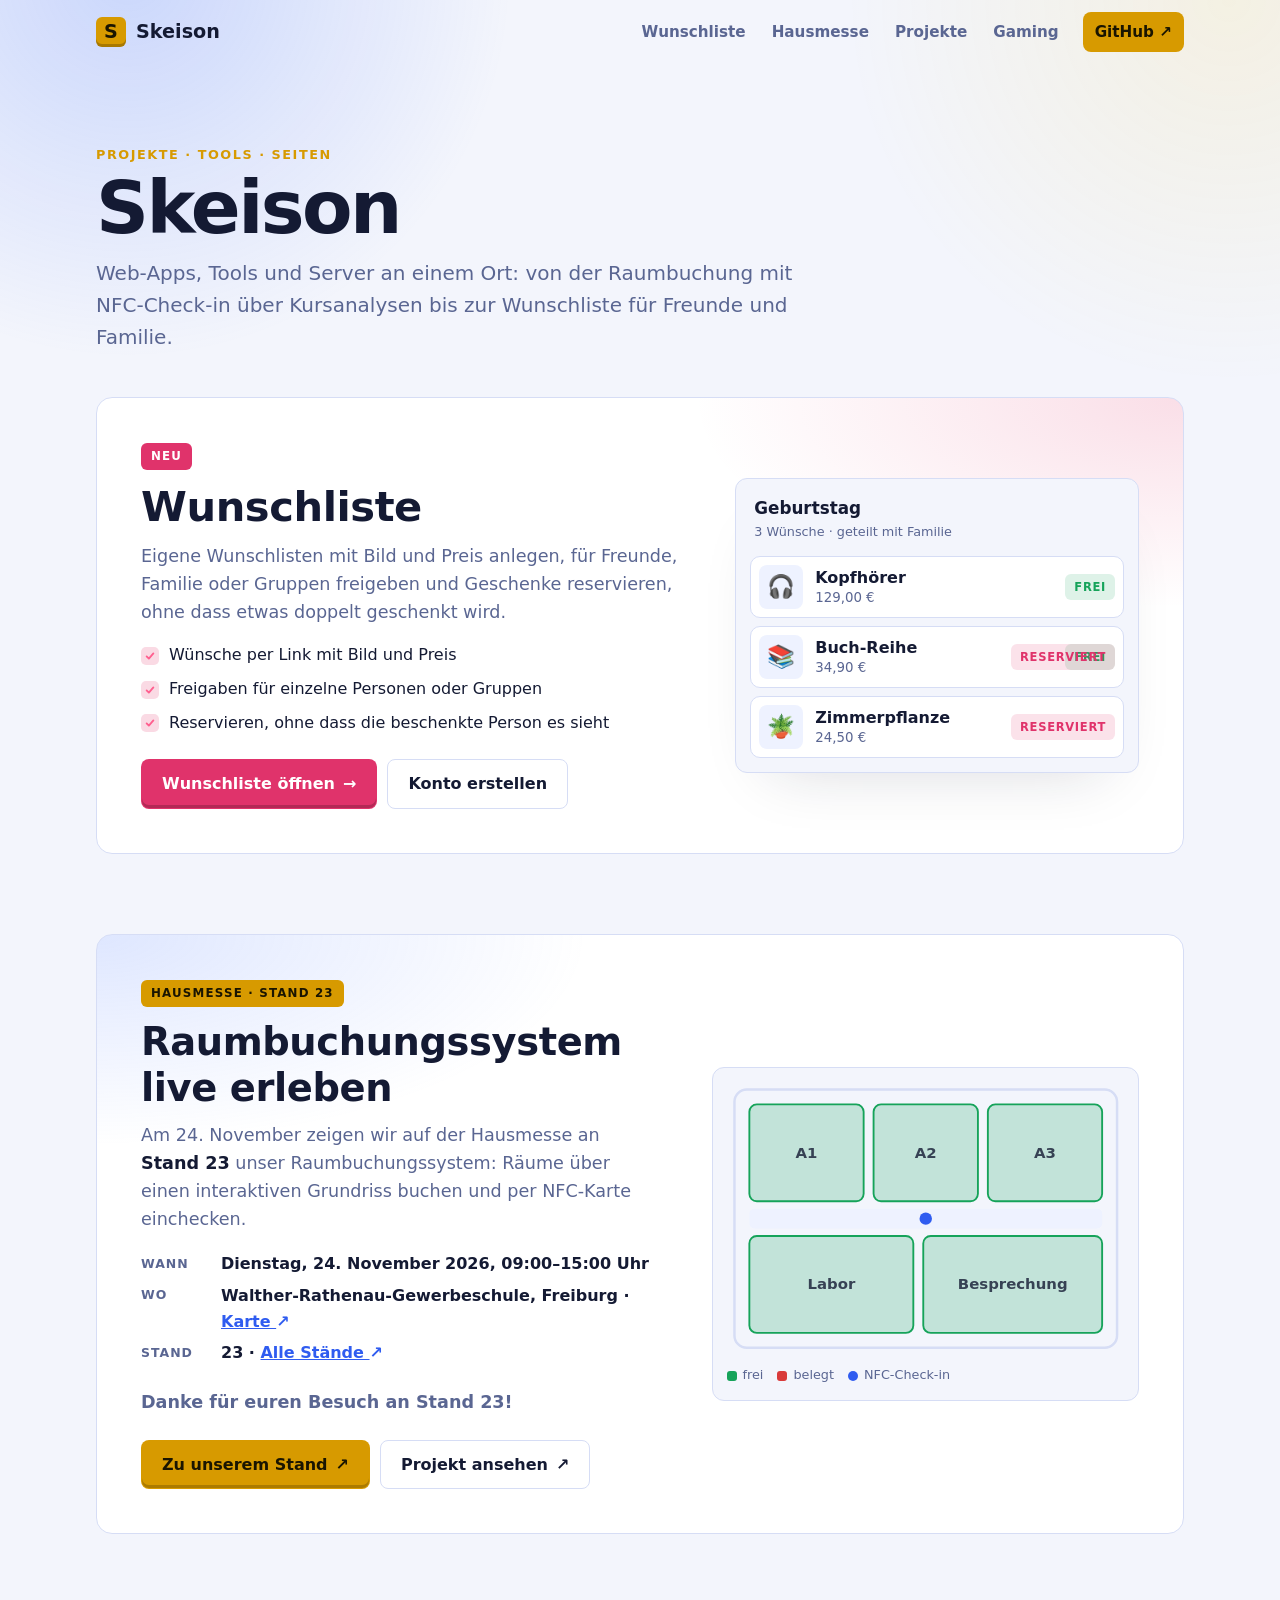
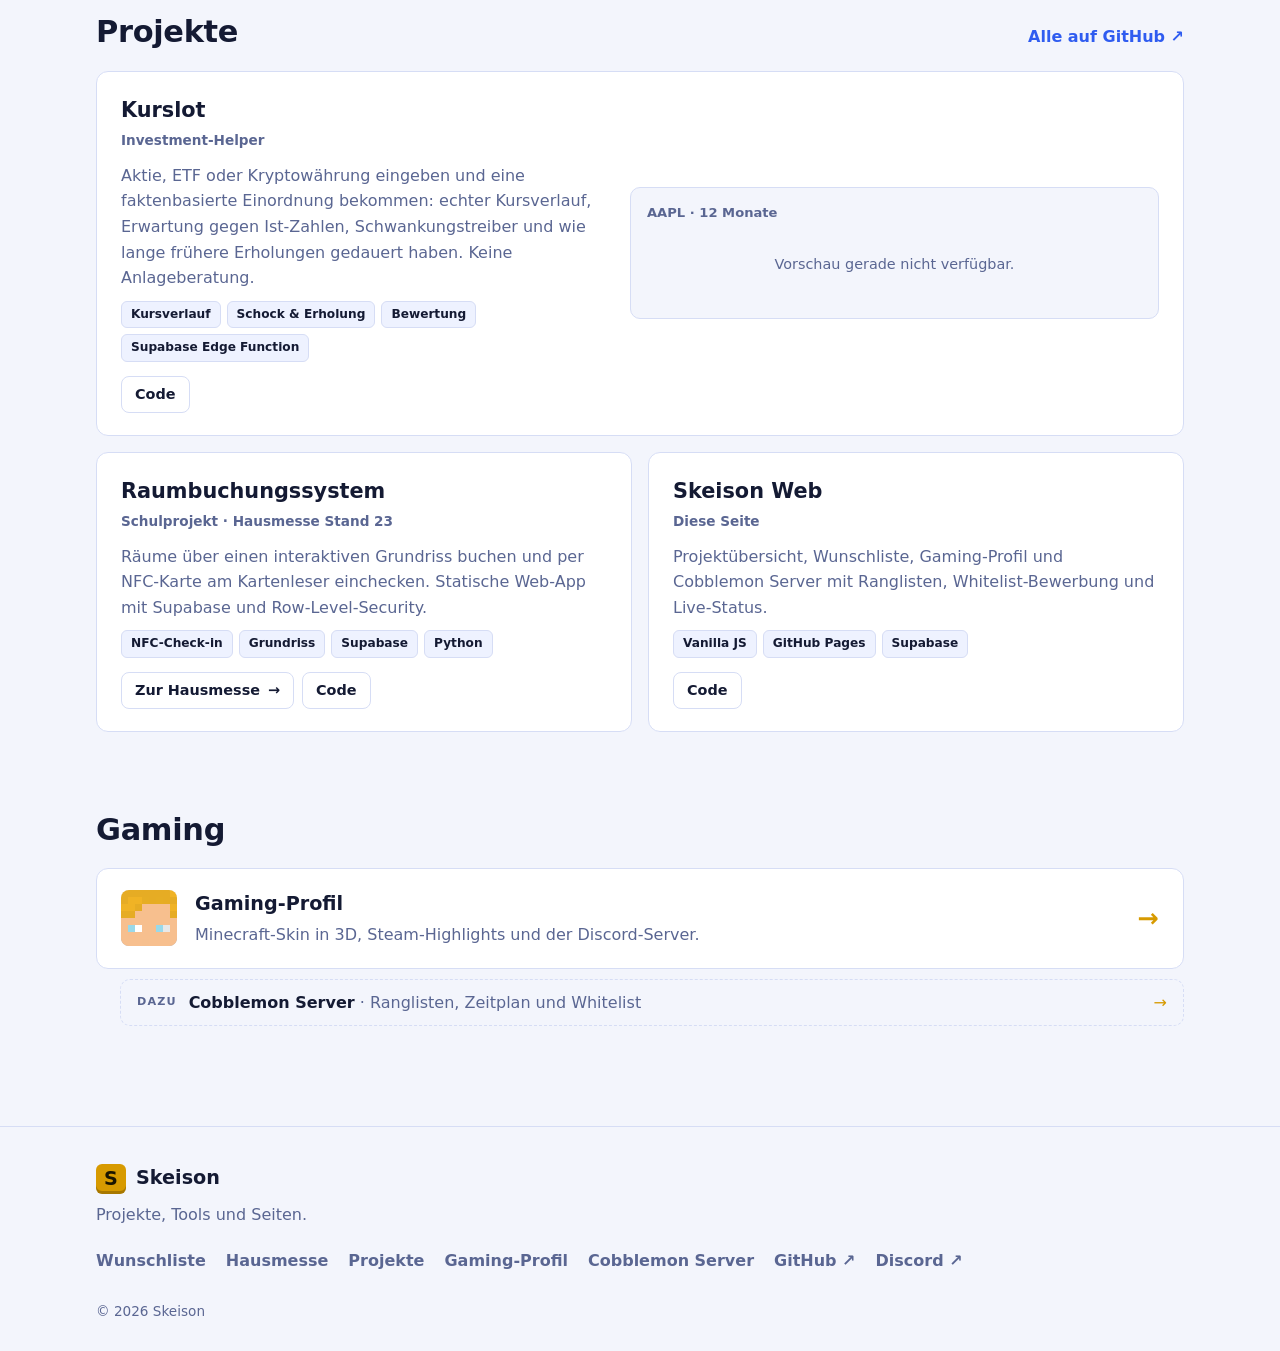
==== site/index.html @ 3462cb16 "Hausmesse: Oeffnungszeit 9-15 Uhr Co-Authored-By: Claude Opus 5.5 <noreply@anthropic.com> Claude-Ses" ====
<!doctype html>
<html lang="de">
<head>
<meta charset="utf-8">
<meta name="viewport" content="width=device-width, initial-scale=1">
<title>Skeison · Projekte und Seiten</title>
<meta name="description" content="Projekte und Seiten von Skeison: Wunschliste, Raumbuchungssystem (Hausmesse am 24.11., Stand 23), Kurslot und weitere GitHub-Projekte.">
<meta name="theme-color" content="#0b0f1c">
<meta property="og:title" content="Skeison · Projekte und Seiten">
<meta property="og:description" content="Wunschliste, Raumbuchungssystem auf der Hausmesse (Stand 23), Kurslot und weitere Projekte.">
<meta property="og:type" content="website">
<link rel="icon" href="favicon.svg" type="image/svg+xml">
<link rel="stylesheet" href="assets/fx.css">
<link rel="stylesheet" href="main.css">
<script>document.documentElement.classList.add('fx');</script>
</head>
<body>
<a class="skip" href="#inhalt">Zum Inhalt springen</a>
<div class="fx-bg" aria-hidden="true"><i></i><i></i></div>

<div class="nav-bar">
  <nav class="nav wrap" aria-label="Hauptnavigation">
    <a class="brand" href="./"><span class="brand-mark">S</span>Skeison</a>
    <button class="menu-btn" type="button" aria-label="Menü öffnen" aria-expanded="false" aria-controls="navLinks"><span></span><span></span><span></span></button>
    <div class="links" id="navLinks">
      <span class="nav-ind" aria-hidden="true"></span>
      <a href="#wunschliste">Wunschliste</a><a href="#hausmesse">Hausmesse</a><a href="#projekte">Projekte</a><a href="#gaming">Gaming</a>
      <a class="nav-cta" href="https://github.com/erschoenfeld2-tech" target="_blank" rel="noopener">GitHub <span class="arr">↗</span></a>
    </div>
  </nav>
  <div class="nav-progress"></div>
</div>

<header class="intro wrap" id="top" data-stagger>
  <p class="eyebrow">Projekte · Tools · Seiten</p>
  <h1>Skeison</h1>
  <p class="lead">Web-Apps, Tools und Server an einem Ort: von der Raumbuchung mit NFC-Check-in über Kursanalysen bis zur Wunschliste für Freunde und Familie.</p>
</header>

<main class="wrap" id="inhalt">
  <!-- Neu: Wunschliste -->
  <section id="wunschliste" class="feature" data-reveal>
    <div class="feature-text">
      <span class="tag pink">Neu</span>
      <h2>Wunschliste</h2>
      <p class="lead">Eigene Wunschlisten mit Bild und Preis anlegen, für Freunde, Familie oder Gruppen freigeben und Geschenke reservieren, ohne dass etwas doppelt geschenkt wird.</p>
      <ul class="checks">
        <li>Wünsche per Link mit Bild und Preis</li>
        <li>Freigaben für einzelne Personen oder Gruppen</li>
        <li>Reservieren, ohne dass die beschenkte Person es sieht</li>
      </ul>
      <div class="cta-row">
        <a class="btn pink" href="wunschliste/">Wunschliste öffnen <span class="arr">→</span></a>
        <a class="btn ghost" href="wunschliste/?registrieren">Konto erstellen</a>
      </div>
    </div>
    <div class="wl-demo" aria-hidden="true">
      <div class="wl-head"><b>Geburtstag</b><span>3 Wünsche · geteilt mit Familie</span></div>
      <div class="wl-item"><span class="wl-img">🎧</span><span class="wl-t"><b>Kopfhörer</b><small>129,00 €</small></span><span class="wl-st free">Frei</span></div>
      <div class="wl-item"><span class="wl-img">📚</span><span class="wl-t"><b>Buch-Reihe</b><small>34,90 €</small></span><span class="wl-flip"><span class="wl-st free">Frei</span><span class="wl-st res">Reserviert</span></span></div>
      <div class="wl-item"><span class="wl-img">🪴</span><span class="wl-t"><b>Zimmerpflanze</b><small>24,50 €</small></span><span class="wl-st res">Reserviert</span></div>
    </div>
  </section>

  <!-- Hausmesse: Raumbuchungssystem an Stand 23 -->
  <section id="hausmesse" class="fair" data-reveal>
    <div class="fair-text">
      <span class="tag">Hausmesse · Stand 23</span>
      <h2>Raumbuchungssystem live erleben</h2>
      <p class="lead">Am 24. November zeigen wir auf der Hausmesse an <b>Stand&nbsp;23</b> unser Raumbuchungssystem: Räume über einen interaktiven Grundriss buchen und per NFC-Karte einchecken.</p>
      <dl class="facts">
        <div><dt>Wann</dt><dd id="fairWhen">Dienstag, 24. November 2026, 09:00–15:00 Uhr</dd></div>
        <div><dt>Wo</dt><dd><span id="fairWhere">Walther-Rathenau-Gewerbeschule, Freiburg</span> · <a id="fairMap" href="https://www.openstreetmap.org/search?query=Walther-Rathenau-Gewerbeschule%20Freiburg" target="_blank" rel="noopener">Karte <span class="arr">↗</span></a></dd></div>
        <div><dt>Stand</dt><dd>23 · <a href="https://hausmesse.wara.de/" target="_blank" rel="noopener">Alle Stände <span class="arr">↗</span></a></dd></div>
      </dl>
      <div class="cd" id="fairCd" role="timer" aria-label="Zeit bis zur Hausmesse" hidden>
        <div><b id="fd-d">–</b><span>Tage</span></div><div><b id="fd-h">–</b><span>Std</span></div><div><b id="fd-m">–</b><span>Min</span></div><div><b id="fd-s">–</b><span>Sek</span></div>
      </div>
      <p class="live" id="fairLive" hidden><span class="ping pulse"></span><span id="fairLiveText"></span></p>
      <div class="cta-row">
        <a class="btn" href="https://hausmesse.wara.de/Stand23/index.html" target="_blank" rel="noopener">Zu unserem Stand <span class="arr">↗</span></a>
        <a class="btn ghost" id="rbLink" href="https://github.com/erschoenfeld2-tech/Raumbuchungssytem" target="_blank" rel="noopener">Projekt ansehen <span class="arr">↗</span></a>
      </div>
    </div>
    <div class="plan" aria-hidden="true">
      <svg viewBox="0 0 320 220">
        <rect x="6" y="6" width="308" height="208" rx="10" class="plan-wall"/>
        <rect x="18" y="18" width="92" height="78" rx="6" class="room" style="--d:0s"/>
        <rect x="118" y="18" width="84" height="78" rx="6" class="room" style="--d:-3s"/>
        <rect x="210" y="18" width="92" height="78" rx="6" class="room" style="--d:-6.5s"/>
        <rect x="18" y="124" width="132" height="78" rx="6" class="room" style="--d:-1.5s"/>
        <rect x="158" y="124" width="144" height="78" rx="6" class="room" style="--d:-8s"/>
        <rect x="18" y="102" width="284" height="16" rx="4" class="hall"/>
        <circle cx="160" cy="110" r="5" class="nfc-dot"/>
        <text x="64" y="61">A1</text><text x="160" y="61">A2</text><text x="256" y="61">A3</text><text x="84" y="167">Labor</text><text x="230" y="167">Besprechung</text>
      </svg>
      <div class="plan-legend"><span><i class="lg free"></i>frei</span><span><i class="lg busy"></i>belegt</span><span><i class="lg nfc"></i>NFC-Check-in</span></div>
    </div>
  </section>

  <!-- Projekte -->
  <section id="projekte">
    <div class="sec-head" data-reveal>
      <h2>Projekte</h2>
      <a class="more-link" href="https://github.com/erschoenfeld2-tech" target="_blank" rel="noopener">Alle auf GitHub <span class="arr">↗</span></a>
    </div>
    <div id="projects" class="projects" data-stagger aria-busy="true">
      <div class="project sk-card wide"><div class="sk sk-line" style="width:35%"></div><div class="sk sk-line"></div><div class="sk sk-line" style="width:70%"></div><div class="sk sk-chart"></div></div>
      <div class="project sk-card"><div class="sk sk-line" style="width:50%"></div><div class="sk sk-line"></div><div class="sk sk-line" style="width:60%"></div><div class="sk sk-btns"></div></div>
      <div class="project sk-card"><div class="sk sk-line" style="width:45%"></div><div class="sk sk-line"></div><div class="sk sk-line" style="width:65%"></div><div class="sk sk-btns"></div></div>
    </div>
  </section>

  <!-- Gaming-Profil als Unterseite, Cobblemon als Zusatz -->
  <section id="gaming">
    <div class="sec-head" data-reveal><h2>Gaming</h2></div>
    <a class="teaser" href="gaming/" data-reveal>
      <canvas class="face" id="face" width="8" height="8" aria-hidden="true"></canvas>
      <div>
        <h3>Gaming-Profil</h3>
        <p class="muted">Minecraft-Skin in 3D, Steam-Highlights und der Discord-Server.</p>
      </div>
      <span class="go arr" aria-hidden="true">→</span>
    </a>
    <a class="addon" href="cobblemon/" data-reveal>
      <span class="addon-label">Dazu</span>
      <span class="addon-text"><b>Cobblemon Server</b><span class="muted"> · Ranglisten, Zeitplan und Whitelist</span></span>
      <span class="srv" id="srvStatus" hidden></span>
      <span class="arr" aria-hidden="true">→</span>
    </a>
  </section>
</main>

<footer class="foot">
  <div class="wrap foot-in" data-reveal>
    <div>
      <a class="brand" href="#top"><span class="brand-mark">S</span>Skeison</a>
      <p class="muted">Projekte, Tools und Seiten.</p>
    </div>
    <nav class="foot-links" aria-label="Fußzeile">
      <a href="wunschliste/">Wunschliste</a><a href="#hausmesse">Hausmesse</a><a href="#projekte">Projekte</a><a href="gaming/">Gaming-Profil</a><a href="cobblemon/">Cobblemon Server</a>
      <a href="https://github.com/erschoenfeld2-tech" target="_blank" rel="noopener">GitHub ↗</a><a href="https://discord.gg/tjVKFGMRw7" target="_blank" rel="noopener">Discord ↗</a>
    </nav>
  </div>
  <div class="wrap foot-bottom muted">© <span id="year">2026</span> Skeison</div>
</footer>
<script src="assets/fx.js"></script>
<script src="main.js"></script>
</body>
</html>
---- site/assets/fx.css ----
/* Gemeinsame Effekte und Bausteine fuer alle Seiten: Hintergrund, Navigation, Scroll-Animationen, Countdown, Toast */
:root { --ease: cubic-bezier(.22, 1, .36, 1); --nav-h: 64px; }
html { scroll-padding-top: calc(var(--nav-h) + 16px); }
body { overflow-x: clip; -webkit-font-smoothing: antialiased; }
::selection { background: var(--accent); color: #1a1500; }

/* Hintergrund: ruhige Farbflaechen oben und aufsteigende Pixel-Partikel wie in Minecraft */
.fx-bg { position: fixed; inset: 0; z-index: -1; pointer-events: none; overflow: hidden; color: var(--accent); }
.fx-bg i { position: absolute; width: 60vmax; height: 60vmax; border-radius: 50%; background: radial-gradient(closest-side, var(--c), transparent); }
.fx-bg i:nth-child(1) { --c: rgba(59,109,255,.22); top: -32vmax; left: -20vmax; }
.fx-bg i:nth-child(2) { --c: rgba(255,203,5,.1); top: -30vmax; right: -26vmax; }
.fx-bg canvas { position: absolute; inset: 0; width: 100%; height: 100%; image-rendering: pixelated; }

/* Feste Navigation mit unscharfem Hintergrund, Markierung des aktiven Abschnitts und Lesefortschritt */
.nav-bar { position: sticky; top: 0; z-index: 50; border-bottom: 1px solid transparent; transition: background-color .3s, border-color .3s; }
.nav-bar.scrolled { background: color-mix(in srgb, var(--bg) 82%, transparent); -webkit-backdrop-filter: blur(12px); backdrop-filter: blur(12px); border-bottom-color: var(--line); }
.nav { display: flex; justify-content: space-between; align-items: center; gap: 12px; height: var(--nav-h); }
.brand { display: inline-flex; align-items: center; gap: 10px; font-size: 1.2rem; font-weight: 800; color: var(--text); text-decoration: none; }
.brand:hover { color: var(--text); }
.brand-mark { width: 30px; height: 30px; display: grid; place-items: center; border-radius: 6px; font-weight: 900; color: #1a1500; background: var(--accent); box-shadow: inset 0 -3px 0 rgba(0,0,0,.22); }
.links { position: relative; display: flex; align-items: center; gap: 2px; }
.links a { position: relative; z-index: 1; padding: 8px 12px; border-radius: 8px; color: var(--muted); text-decoration: none; font-weight: 600; font-size: .95rem; transition: color .2s; }
.links a:hover, .links a.active { color: var(--text); }
.nav-ind { position: absolute; z-index: 0; left: 0; bottom: 2px; height: 2px; width: 0; border-radius: 2px; background: var(--accent); opacity: 0; pointer-events: none; }
.nav-ind.ready { transition: transform .45s var(--ease), width .45s var(--ease), opacity .25s; }
.links .nav-cta { margin-left: 10px; color: #1a1500; background: var(--accent); font-weight: 800; }
.links .nav-cta:hover { color: #1a1500; filter: brightness(1.06); }
.nav-progress { position: absolute; left: 0; bottom: -1px; height: 2px; width: 100%; transform-origin: 0 50%; transform: scaleX(0); background: var(--accent); opacity: .7; }
.menu-btn { display: none; width: 42px; height: 42px; place-items: center; align-content: center; gap: 5px; padding: 0; cursor: pointer; border-radius: 8px; border: 1px solid var(--line); background: var(--panel); }
.menu-btn span { display: block; width: 18px; height: 2px; border-radius: 2px; background: var(--text); transition: transform .35s var(--ease), opacity .2s; }
.nav-bar.open .menu-btn span:nth-child(1) { transform: translateY(7px) rotate(45deg); }
.nav-bar.open .menu-btn span:nth-child(2) { opacity: 0; }
.nav-bar.open .menu-btn span:nth-child(3) { transform: translateY(-7px) rotate(-45deg); }
@media (max-width: 760px) {
  .menu-btn { display: grid; }
  .links { position: absolute; top: calc(100% + 6px); left: 16px; right: 16px; flex-direction: column; align-items: stretch; gap: 2px; padding: 8px; border-radius: 12px; border: 1px solid var(--line); background: var(--panel);
    box-shadow: 0 24px 48px -24px var(--shadow, rgba(0,0,0,.6)); opacity: 0; visibility: hidden; transform: translateY(-8px); transition: opacity .25s, transform .35s var(--ease), visibility .25s; }
  .nav-bar.open .links { opacity: 1; visibility: visible; transform: none; }
  .links a { padding: 12px; font-size: 1rem; }
  .links a.active { background: var(--panel2); }
  .links .nav-cta { margin: 6px 0 0; text-align: center; }
  .nav-ind { display: none; }
}

/* Einblenden beim Scrollen: nur aktiv, wenn JavaScript laeuft (Klasse "fx" auf <html>) */
.fx [data-reveal]:not(.in), .fx [data-stagger]:not(.in) > * { opacity: 0; }
.fx [data-reveal].in { animation: fx-rise .7s var(--ease) backwards; animation-delay: calc(var(--i, 0) * 70ms); }
.fx [data-stagger].in > * { animation: fx-rise .7s var(--ease) backwards; animation-delay: calc(var(--i, 0) * 70ms); }
.fx [data-stagger].in > .ball, .fx [data-stagger]:not(.in) > .ball { animation: none; opacity: var(--ball-o, .14); }
@keyframes fx-rise { from { opacity: 0; transform: translateY(14px); } to { opacity: 1; transform: none; } }

/* Buttons */
.btn { transition: transform .2s var(--ease), filter .2s, background-color .2s, border-color .2s; }
.btn:not(.ghost):hover { filter: brightness(1.06); }
.btn:active { transform: translateY(1px); }
.arr { display: inline-block; transition: transform .3s var(--ease); }
a:hover .arr, button:hover .arr, .card:hover .arr { transform: translateX(3px); }

/* Pulsierender Punkt, nur fuer echten Live-Status */
.ping { position: relative; display: inline-block; width: 8px; height: 8px; border-radius: 50%; background: currentColor; flex: none; }
.ping.pulse::after { content: ""; position: absolute; inset: 0; border-radius: 50%; background: currentColor; animation: fx-ping 2s cubic-bezier(0,0,.2,1) infinite; }
@keyframes fx-ping { 75%, 100% { transform: scale(2.4); opacity: 0; } }

/* Countdown-Ziffern rollen */
.cd b { position: relative; overflow: hidden; }
.cd b .r-in { display: inline-block; animation: fx-roll-in .45s var(--ease) both; }
.cd b .r-out { position: absolute; inset: 0; animation: fx-roll-out .45s var(--ease) both; }
@keyframes fx-roll-in { from { transform: translateY(60%); opacity: 0; } to { transform: none; opacity: 1; } }
@keyframes fx-roll-out { from { transform: none; opacity: 1; } to { transform: translateY(-60%); opacity: 0; } }

/* Gleitende Markierung in Umschaltern */
.seg { position: relative; }
.seg-ind { position: absolute; z-index: 0; top: 4px; bottom: 4px; left: 0; width: 0; border-radius: 7px; background: var(--accent); pointer-events: none; }
.seg-ind.ready { transition: transform .4s var(--ease), width .4s var(--ease); }
.seg.has-ind button { position: relative; z-index: 1; transition: color .25s; }
.seg.has-ind button.on { background: transparent; color: #1a1500; }

/* Lade-Platzhalter */
.sk { position: relative; overflow: hidden; border-radius: 6px; background: color-mix(in srgb, var(--panel2) 80%, var(--line)); }
.sk::after { content: ""; position: absolute; inset: 0; transform: translateX(-100%); background: linear-gradient(90deg, transparent, rgba(255,255,255,.06), transparent); animation: fx-shimmer 1.4s infinite; }
@keyframes fx-shimmer { to { transform: translateX(100%); } }

/* Meldung unten (z. B. "Adresse kopiert") */
.toast { position: fixed; left: 50%; bottom: 24px; z-index: 100; padding: 11px 16px; border-radius: 10px; font-weight: 600; color: var(--text); background: var(--panel); border: 1px solid var(--line); border-left: 3px solid var(--ok, #3ddc84);
  box-shadow: 0 16px 40px -16px var(--shadow, rgba(0,0,0,.7)); opacity: 0; transform: translate(-50%, 16px); pointer-events: none; transition: opacity .25s, transform .4s var(--ease); }
.toast.show { opacity: 1; transform: translate(-50%, 0); }

/* Nach-oben-Knopf mit Fortschrittsring */
.totop { position: fixed; right: 18px; bottom: 18px; z-index: 40; width: 46px; height: 46px; display: grid; place-items: center; border-radius: 50%; cursor: pointer; padding: 0; color: var(--text);
  background: var(--panel); border: 1px solid var(--line); opacity: 0; visibility: hidden; transform: translateY(10px); transition: opacity .3s, transform .4s var(--ease), visibility .3s, border-color .2s; }
.totop.show { opacity: 1; visibility: visible; transform: none; }
.totop:hover { border-color: var(--accent); }
.totop svg { position: absolute; inset: -1px; width: calc(100% + 2px); height: calc(100% + 2px); transform: rotate(-90deg); }
.totop circle { fill: none; stroke-width: 2; }
.totop .trk { stroke: transparent; }
.totop .bar { stroke: var(--accent); stroke-dasharray: 100; stroke-dashoffset: 100; }
.totop b { font-size: 1.1rem; }

/* Pokeball im Kopfbereich, dreht sich langsam */
.ball { position: absolute; z-index: -1; pointer-events: none; color: var(--accent); }
.ball .spin { transform-box: fill-box; transform-origin: center; animation: fx-spin 90s linear infinite; }
@keyframes fx-spin { to { transform: rotate(360deg); } }

/* Bewegungen reduzieren, wenn im System eingestellt */
@media (prefers-reduced-motion: reduce) {
  *, *::before, *::after { animation-duration: .01ms !important; animation-iteration-count: 1 !important; animation-delay: 0s !important; transition-duration: .01ms !important; scroll-behavior: auto !important; }
}
---- site/main.css ----
:root { --bg: #0b0f1c; --panel: #151b31; --panel2: #1c2443; --line: #2a3460; --text: #eef2ff; --muted: #9aa6cb; --accent: #ffcb05; --accent2: #5b85ff; --pink: #ff5f8f; --discord: #5865f2; --ok: #3ddc84; --bad: #ff6b6b; --shadow: rgba(0,0,0,.6); }
@media (prefers-color-scheme: light) { :root { --bg: #f3f5fc; --panel: #fff; --panel2: #eef2ff; --line: #d6ddf5; --text: #141a33; --muted: #5a6692; --accent: #d79a00; --accent2: #2f5cf0; --pink: #e0336b; --ok: #16a35a; --bad: #d93a3a; --shadow: rgba(20,26,51,.18); } }
* { box-sizing: border-box; }
html { scroll-behavior: smooth; }
body { margin: 0; background: var(--bg); color: var(--text); font: 16px/1.6 system-ui, "Segoe UI", Roboto, sans-serif; }
.wrap { max-width: 1120px; margin: 0 auto; padding: 0 16px; }
a { color: var(--accent2); font-weight: 600; } a:hover { color: var(--accent); }
h2 { margin: 0; font-size: clamp(1.5rem, 3vw, 1.9rem); line-height: 1.2; letter-spacing: -.01em; }
section { margin: 80px 0; }
.muted { color: var(--muted); }
.skip { position: absolute; left: 16px; top: -60px; z-index: 100; padding: 10px 16px; border-radius: 8px; background: var(--accent); color: #1a1500; transition: top .2s; }
.skip:focus { top: 12px; }

/* Gemeinsame Bausteine (Hauptseite und Gaming-Profil) */
.tag { display: inline-block; font-size: .74rem; font-weight: 800; text-transform: uppercase; letter-spacing: .1em; padding: 4px 10px; border-radius: 6px; color: #1a1500; background: var(--accent); }
.tag.pink { background: var(--pink); color: #fff; }
.lead { margin: 0 0 26px; max-width: 58ch; color: var(--muted); font-size: clamp(1rem, 1.6vw, 1.1rem); }
.cd { display: grid; grid-template-columns: repeat(4, minmax(0, 1fr)); gap: 8px; max-width: 400px; margin-bottom: 28px; }
.cd div { text-align: center; padding: 10px 6px 9px; border-radius: 8px; border: 1px solid var(--line); background: var(--bg); box-shadow: inset 0 -3px 0 rgba(0,0,0,.25); }
.cd b { display: block; font-size: clamp(1.5rem, 4vw, 2.2rem); font-weight: 800; font-variant-numeric: tabular-nums; color: var(--accent); line-height: 1.15; }
.cd > div > span { font-size: .7rem; color: var(--muted); text-transform: uppercase; letter-spacing: .08em; font-weight: 700; }
.live { display: inline-flex; align-items: center; gap: 10px; margin: 0 0 24px; color: var(--ok); font-weight: 700; font-size: 1.1rem; }
.live.over { color: var(--muted); } .live.over .ping { display: none; }
.cta-row { display: flex; flex-wrap: wrap; gap: 10px; }
.srv { display: inline-flex; align-items: center; gap: 8px; font-size: .85rem; font-weight: 700; }
.srv.up { color: var(--ok); } .srv.down { color: var(--bad); } .srv.soon { color: var(--accent); }

/* Buttons: leichte Unterkante wie Spiel-Buttons */
.btn { display: inline-flex; align-items: center; justify-content: center; gap: 8px; text-decoration: none; font-weight: 800; color: #1a1500; background: var(--accent); border: 1px solid transparent; border-radius: 8px; padding: 11px 20px; cursor: pointer; font-size: 1rem; box-shadow: inset 0 -3px 0 rgba(0,0,0,.2); }
.btn:hover { color: #1a1500; }
.btn.small { padding: 6px 13px; font-size: .9rem; }
.btn.ghost { background: transparent; color: var(--text); border-color: var(--line); box-shadow: none; }
.btn.ghost:hover { color: var(--text); border-color: var(--accent); }
.btn.pink { background: var(--pink); color: #fff; } .btn.pink:hover { color: #fff; }

.sec-head { display: flex; flex-wrap: wrap; justify-content: space-between; align-items: baseline; gap: 12px; margin-bottom: 20px; }
.more-link { text-decoration: none; }

/* Lade-Platzhalter */
.sk-line { height: 12px; margin: 8px 0; }
.sk-card { min-height: 170px; pointer-events: none; }
.sk-btns { height: 32px; width: 55%; margin-top: auto; }
.sk-chart { height: 150px; margin-top: 12px; border-radius: 8px; }

/* Einstieg */
.intro { padding-top: clamp(36px, 7vw, 80px); }
.eyebrow { margin: 0 0 6px; color: var(--accent); font-weight: 800; font-size: .8rem; letter-spacing: .12em; text-transform: uppercase; }
.intro h1 { margin: 0 0 12px; font-size: clamp(2.6rem, 8vw, 4.6rem); line-height: 1; letter-spacing: -.035em; }
.intro .lead { font-size: clamp(1.05rem, 2vw, 1.25rem); margin: 0; }

/* Wunschliste (neu) */
.feature { display: grid; grid-template-columns: 1.15fr .85fr; gap: clamp(20px, 4vw, 48px); align-items: center; margin-top: 44px; padding: clamp(24px, 4vw, 44px); border-radius: 16px; border: 1px solid var(--line);
  background: radial-gradient(700px 300px at 100% 0%, color-mix(in srgb, var(--pink) 16%, transparent), transparent 70%), var(--panel); }
.feature h2 { margin: 12px 0 10px; font-size: clamp(1.8rem, 4vw, 2.6rem); }
.feature .lead { margin-bottom: 16px; }
.checks { list-style: none; margin: 0 0 24px; padding: 0; display: grid; gap: 8px; }
.checks li { position: relative; padding-left: 28px; }
.checks li::before { content: ""; position: absolute; left: 0; top: .3em; width: 18px; height: 18px; border-radius: 5px; background: color-mix(in srgb, var(--pink) 18%, transparent) url("data:image/svg+xml,%3Csvg xmlns='http://www.w3.org/2000/svg' viewBox='0 0 16 16' fill='none' stroke='%23ff5f8f' stroke-width='2.4' stroke-linecap='round' stroke-linejoin='round'%3E%3Cpath d='M3.5 8.5l3 3 6-7'/%3E%3C/svg%3E") center / 12px no-repeat; }
.wl-demo { border-radius: 12px; border: 1px solid var(--line); background: var(--bg); padding: 14px; display: grid; gap: 8px; box-shadow: 0 30px 60px -36px var(--shadow); }
.wl-head { display: flex; flex-direction: column; padding: 2px 4px 6px; } .wl-head b { font-size: 1.05rem; } .wl-head span { color: var(--muted); font-size: .8rem; }
.wl-item { display: grid; grid-template-columns: 44px 1fr auto; gap: 12px; align-items: center; padding: 8px; border-radius: 10px; background: var(--panel); border: 1px solid var(--line); }
.wl-img { width: 44px; height: 44px; display: grid; place-items: center; font-size: 1.4rem; border-radius: 8px; background: var(--panel2); }
.wl-t { display: flex; flex-direction: column; line-height: 1.3; } .wl-t small { color: var(--muted); }
.wl-st { font-size: .72rem; font-weight: 800; text-transform: uppercase; letter-spacing: .06em; padding: 4px 9px; border-radius: 6px; white-space: nowrap; }
.wl-st.free { color: var(--ok); background: color-mix(in srgb, var(--ok) 14%, transparent); }
.wl-st.res { color: var(--pink); background: color-mix(in srgb, var(--pink) 14%, transparent); }
/* "Frei" wird regelmaessig zu "Reserviert" (zeigt die Funktion, ohne zu blinken) */
.wl-flip { display: grid; justify-items: end; } .wl-flip > * { grid-area: 1 / 1; }
.wl-flip .free { animation: wl-out 7s var(--ease) infinite; } .wl-flip .res { animation: wl-in 7s var(--ease) infinite; }
@keyframes wl-out { 0%, 40% { opacity: 1; transform: none; } 48%, 92% { opacity: 0; transform: translateY(-6px); } 100% { opacity: 1; transform: none; } }
@keyframes wl-in { 0%, 40% { opacity: 0; transform: translateY(6px) scale(.9); } 48%, 92% { opacity: 1; transform: none; } 100% { opacity: 0; transform: translateY(6px) scale(.9); } }

/* Hausmesse */
.fair { display: grid; grid-template-columns: 1.1fr .9fr; gap: clamp(20px, 4vw, 48px); align-items: center; padding: clamp(24px, 4vw, 44px); border-radius: 16px; border: 1px solid var(--line);
  background: radial-gradient(700px 300px at 0% 0%, rgba(91,133,255,.2), transparent 70%), var(--panel); }
.fair h2 { margin: 12px 0 10px; font-size: clamp(1.7rem, 3.6vw, 2.4rem); }
.fair .lead { margin-bottom: 18px; } .fair .lead b { color: var(--text); }
.facts { display: grid; gap: 6px; margin: 0 0 22px; }
.facts div { display: grid; grid-template-columns: 70px 1fr; gap: 10px; }
.facts dt { color: var(--muted); font-size: .78rem; font-weight: 800; text-transform: uppercase; letter-spacing: .08em; padding-top: .2em; }
.facts dd { margin: 0; font-weight: 600; }
.plan { border-radius: 12px; border: 1px solid var(--line); background: var(--bg); padding: 14px; }
.plan svg { display: block; width: 100%; height: auto; }
.plan-wall { fill: none; stroke: var(--line); stroke-width: 2; }
.hall { fill: var(--panel2); }
.plan text { fill: var(--text); font: 700 12px system-ui, sans-serif; text-anchor: middle; opacity: .8; }
.room { fill: color-mix(in srgb, var(--ok) 22%, transparent); stroke: var(--ok); stroke-width: 1.5; animation: room 10s ease-in-out infinite; animation-delay: var(--d, 0s); }
@keyframes room { 0%, 45% { fill: color-mix(in srgb, var(--ok) 22%, transparent); stroke: var(--ok); } 52%, 92% { fill: color-mix(in srgb, var(--bad) 22%, transparent); stroke: var(--bad); } 100% { fill: color-mix(in srgb, var(--ok) 22%, transparent); stroke: var(--ok); } }
.nfc-dot { fill: var(--accent2); transform-box: fill-box; transform-origin: center; animation: nfc 2.4s ease-out infinite; }
@keyframes nfc { 0% { transform: scale(1); opacity: 1; } 70% { transform: scale(2.4); opacity: 0; } 100% { opacity: 0; } }
.plan-legend { display: flex; flex-wrap: wrap; gap: 14px; margin-top: 10px; font-size: .8rem; color: var(--muted); }
.plan-legend span { display: inline-flex; align-items: center; gap: 6px; }
.lg { width: 10px; height: 10px; border-radius: 3px; } .lg.free { background: var(--ok); } .lg.busy { background: var(--bad); } .lg.nfc { background: var(--accent2); border-radius: 50%; }

/* Projekte */
.projects { display: grid; grid-template-columns: repeat(2, minmax(0, 1fr)); gap: 16px; }
.project { display: flex; flex-direction: column; border-radius: 12px; padding: 22px 24px; border: 1px solid var(--line); background: var(--panel); transition: border-color .2s, transform .3s var(--ease); }
.project:hover { border-color: color-mix(in srgb, var(--accent) 55%, var(--line)); transform: translateY(-2px); }
.project.wide { grid-column: 1 / -1; display: grid; grid-template-columns: 1fr 1.1fr; gap: 28px; align-items: center; }
.p-body { display: flex; flex-direction: column; gap: 10px; height: 100%; }
.p-head h3 { margin: 0; font-size: 1.3rem; } .p-head h3 a { color: var(--text); text-decoration: none; } .p-head h3 a:hover { color: var(--accent); }
.p-sub { color: var(--muted); font-size: .85rem; font-weight: 600; }
.p-text { margin: 0; color: var(--muted); flex: 1; }
.p-tags { list-style: none; margin: 0; padding: 0; display: flex; flex-wrap: wrap; gap: 6px; }
.p-tags li { font-size: .76rem; font-weight: 700; padding: 3px 9px; border-radius: 6px; color: var(--text); background: var(--panel2); border: 1px solid var(--line); }
.project .meta { display: flex; gap: 14px; flex-wrap: wrap; font-size: .8rem; color: var(--muted); }
.project .meta span { display: inline-flex; align-items: center; gap: 6px; }
.lang-dot { width: 10px; height: 10px; border-radius: 50%; background: var(--c, var(--muted)); }
.rlinks { display: flex; flex-wrap: wrap; gap: 8px; margin-top: 4px; }

/* Kurslot-Chart */
.chart { margin: 0; padding: 14px 16px 12px; border-radius: 10px; border: 1px solid var(--line); background: var(--bg); color: var(--accent2); }
.chart.up { color: var(--ok); } .chart.down { color: var(--bad); }
.chart figcaption { display: flex; justify-content: space-between; align-items: baseline; gap: 10px; color: var(--muted); font-size: .82rem; font-weight: 700; }
.c-val { display: inline-flex; align-items: baseline; gap: 8px; } .c-val b { color: var(--text); font-size: 1.15rem; font-variant-numeric: tabular-nums; }
.chart.up .c-ch { color: var(--ok); } .chart.down .c-ch { color: var(--bad); }
.c-plot svg { display: block; width: 100%; height: 150px; margin-top: 8px; overflow: visible; }
.c-line { fill: none; stroke: currentColor; stroke-width: 2.2; stroke-linejoin: round; stroke-linecap: round; vector-effect: non-scaling-stroke; stroke-dasharray: 1; stroke-dashoffset: 1; }
.c-area { opacity: 0; } .c-dot { fill: currentColor; opacity: 0; }
.chart.drawn .c-line { stroke-dashoffset: 0; transition: stroke-dashoffset 1.6s var(--ease); }
.chart.drawn .c-area { opacity: 1; transition: opacity 1s ease .8s; } .chart.drawn .c-dot { opacity: 1; transition: opacity .4s ease 1.4s; }
.c-note { margin: 6px 0 0; color: var(--muted); font-size: .75rem; }
.c-empty { margin: 30px 0; text-align: center; color: var(--muted); font-size: .9rem; }

/* Gaming-Teaser mit Cobblemon als Zusatz */
.teaser { display: flex; gap: 18px; align-items: center; text-decoration: none; color: var(--text); border-radius: 12px; padding: 20px 24px; border: 1px solid var(--line); background: var(--panel); transition: border-color .2s, transform .3s var(--ease); }
.teaser:hover { color: var(--text); border-color: var(--accent); transform: translateY(-2px); }
.teaser h3 { margin: 0; font-size: 1.2rem; } .teaser p { margin: 2px 0 0; font-weight: 400; } .teaser > div { flex: 1; }
.face { width: 56px; height: 56px; flex: none; border-radius: 8px; image-rendering: pixelated; background: var(--panel2); box-shadow: inset 0 -3px 0 rgba(0,0,0,.25); opacity: .3; transition: opacity .5s; }
.face.ready { opacity: 1; }
.go { font-size: 1.6rem; color: var(--accent); }
.addon { display: flex; flex-wrap: wrap; align-items: center; gap: 8px 12px; margin: 10px 0 0 24px; padding: 10px 16px; border-radius: 10px; border: 1px dashed var(--line); color: var(--text); text-decoration: none; font-weight: 400; transition: border-color .2s; }
.addon:hover { color: var(--text); border-color: var(--accent); }
.addon-label { font-size: .7rem; font-weight: 800; text-transform: uppercase; letter-spacing: .1em; color: var(--muted); }
.addon-text { flex: 1; min-width: 200px; }
.addon > .arr { color: var(--accent); }

/* Karte (Gaming-Profil: Server) */
.card { display: flex; gap: 18px; align-items: center; text-decoration: none; color: var(--text); border-radius: 12px; padding: 20px 24px; border: 1px solid var(--line); background: var(--panel); transition: border-color .2s, transform .3s var(--ease); }
.card:hover { color: var(--text); border-color: var(--accent); transform: translateY(-2px); }
.card h3 { margin: 0; font-size: 1.2rem; } .card p { margin: 2px 0 0; font-weight: 400; } .card > div:nth-child(2) { flex: 1; }
.ico { width: 56px; height: 56px; flex: none; display: grid; place-items: center; font-size: 1.8rem; border-radius: 10px; background: rgba(255,203,5,.12); border: 1px solid rgba(255,203,5,.35); }

/* Fusszeile */
.foot { margin-top: 100px; padding: 36px 0 28px; border-top: 1px solid var(--line); }
.foot-in { display: flex; flex-wrap: wrap; justify-content: space-between; gap: 20px; }
.foot-in p { margin: 8px 0 0; }
.foot-links { display: flex; flex-wrap: wrap; gap: 6px 20px; align-items: center; }
.foot-links a { color: var(--muted); text-decoration: none; font-weight: 600; }
.foot-links a:hover { color: var(--text); }
.foot-bottom { margin-top: 28px; font-size: .85rem; }

[hidden] { display: none !important; }
:focus-visible { outline: 2px solid var(--accent); outline-offset: 3px; border-radius: 4px; }
@media (max-width: 900px) {
  .feature, .fair, .project.wide { grid-template-columns: 1fr; }
  .projects { grid-template-columns: 1fr; }
}
@media (max-width: 560px) {
  section { margin: 64px 0; }
  .feature { margin-top: 32px; }
  .cta-row .btn { flex: 1 1 100%; }
  .teaser, .card { padding: 18px; gap: 14px; } .ico { width: 48px; height: 48px; font-size: 1.5rem; } .go { display: none; }
  .addon { margin-left: 0; }
  .facts div { grid-template-columns: 56px 1fr; }
}
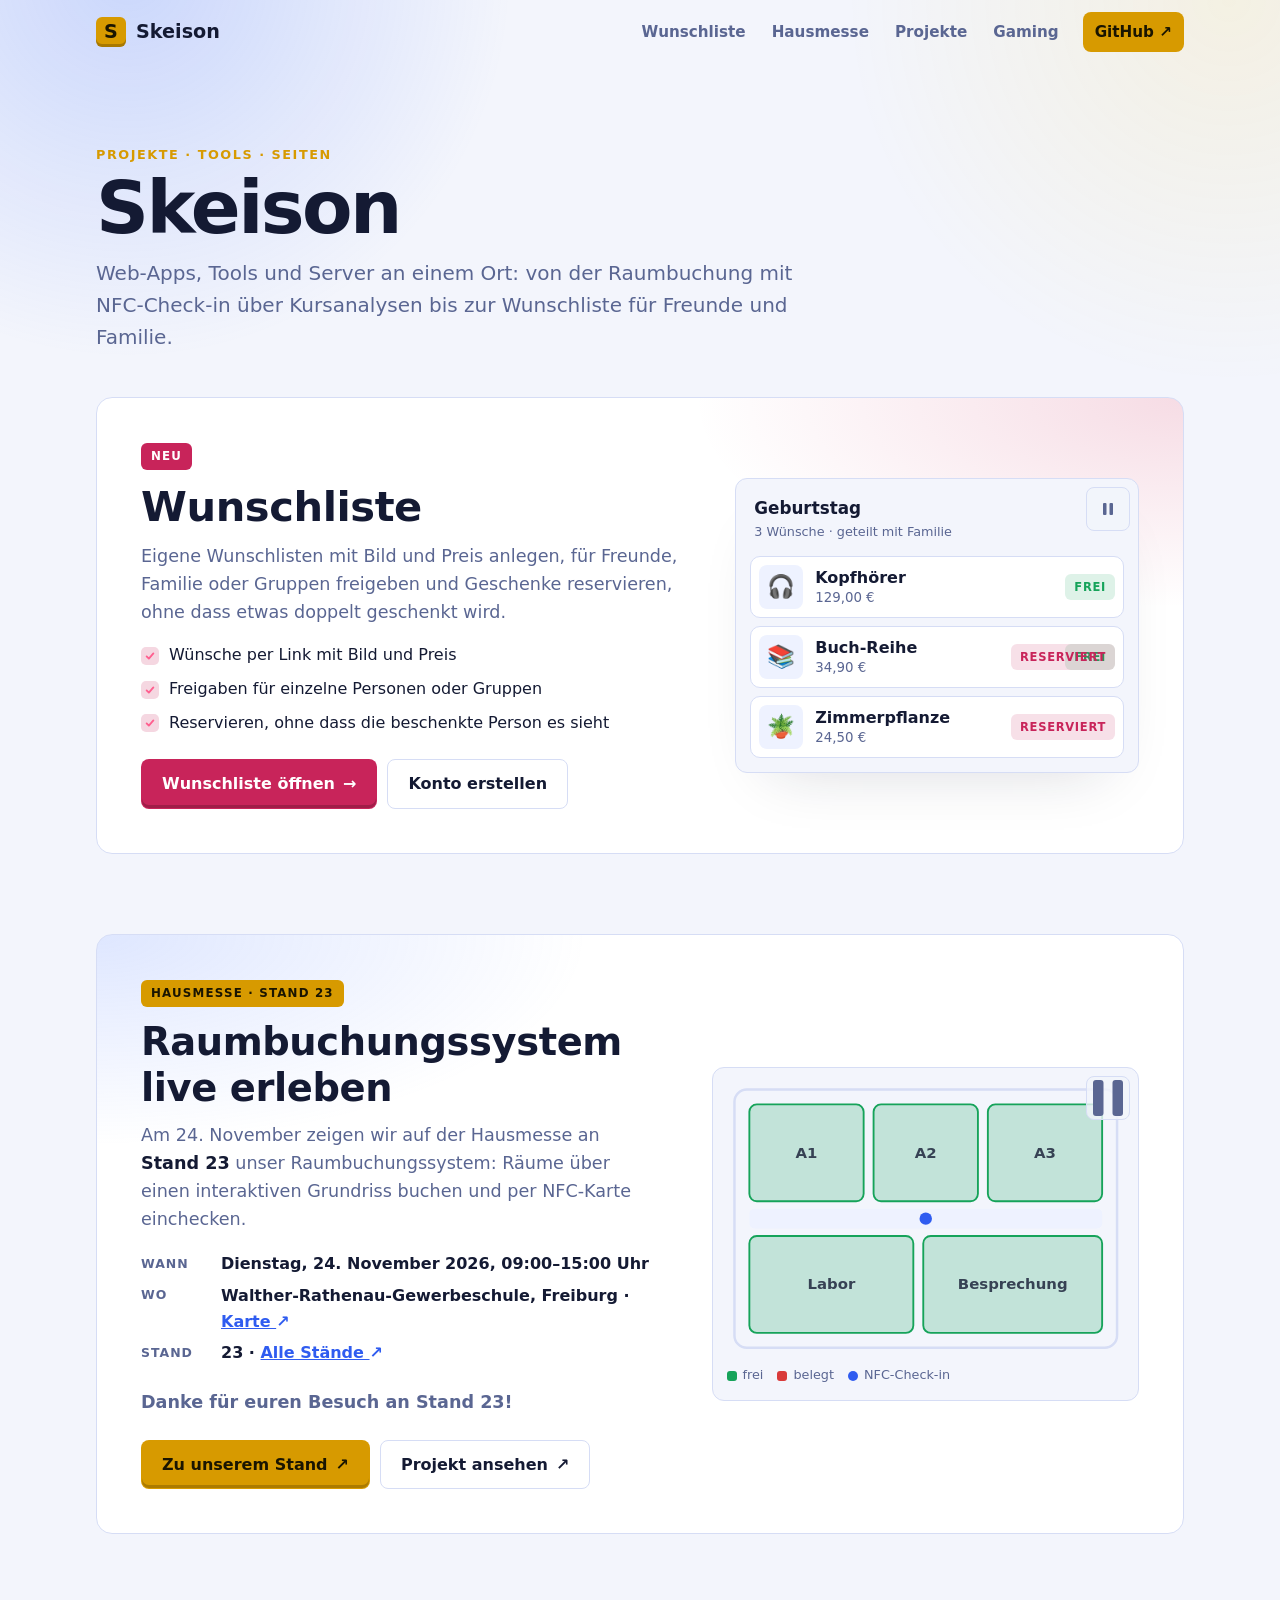
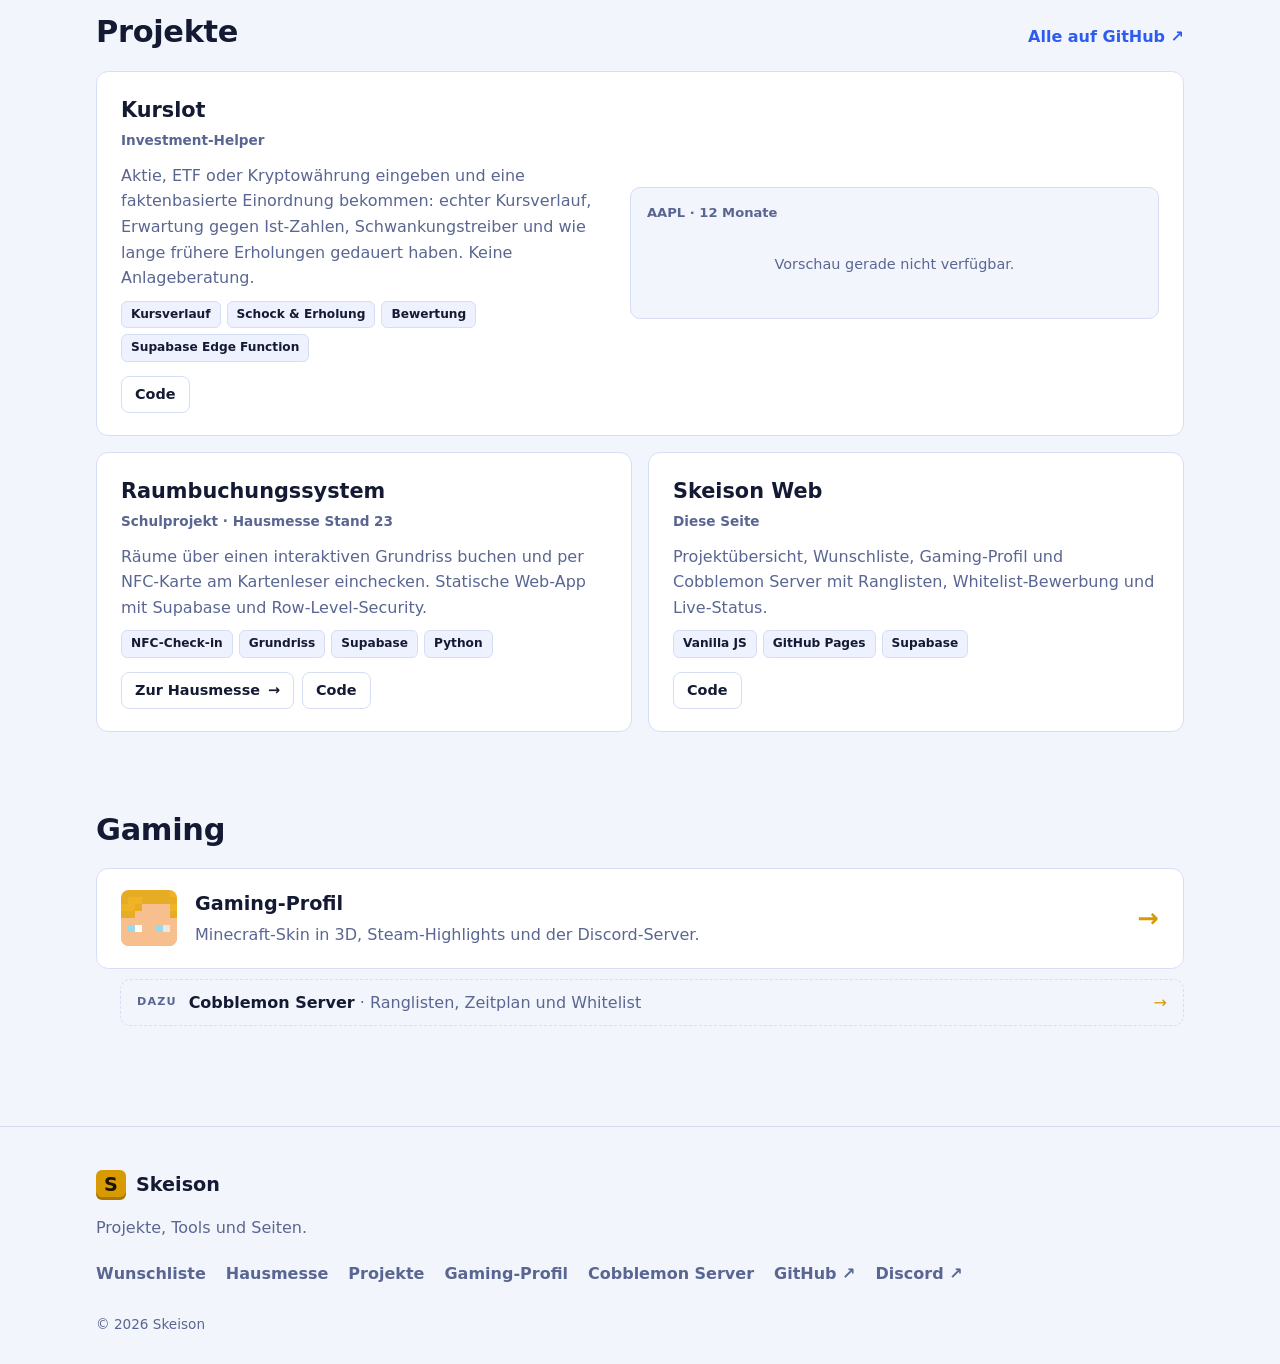
==== commit 2bab395e: "Startseite: Barrierefreiheit (Kontrast, Pause, Einblenden, Tap-Groessen) Gefunden mit dem Pruefer vo" ====
--- a/site/index.html
+++ b/site/index.html
@@ -54,11 +54,12 @@
         <a class="btn ghost" href="wunschliste/?registrieren">Konto erstellen</a>
       </div>
     </div>
-    <div class="wl-demo" aria-hidden="true">
-      <div class="wl-head"><b>Geburtstag</b><span>3 Wünsche · geteilt mit Familie</span></div>
-      <div class="wl-item"><span class="wl-img">🎧</span><span class="wl-t"><b>Kopfhörer</b><small>129,00 €</small></span><span class="wl-st free">Frei</span></div>
-      <div class="wl-item"><span class="wl-img">📚</span><span class="wl-t"><b>Buch-Reihe</b><small>34,90 €</small></span><span class="wl-flip"><span class="wl-st free">Frei</span><span class="wl-st res">Reserviert</span></span></div>
-      <div class="wl-item"><span class="wl-img">🪴</span><span class="wl-t"><b>Zimmerpflanze</b><small>24,50 €</small></span><span class="wl-st res">Reserviert</span></div>
+    <!-- aria-hidden liegt auf den Kindern, damit der Pause-Knopf (fx.js, data-loops) erreichbar bleibt -->
+    <div class="wl-demo" data-loops>
+      <div class="wl-head" aria-hidden="true"><b>Geburtstag</b><span>3 Wünsche · geteilt mit Familie</span></div>
+      <div class="wl-item" aria-hidden="true"><span class="wl-img">🎧</span><span class="wl-t"><b>Kopfhörer</b><small>129,00 €</small></span><span class="wl-st free">Frei</span></div>
+      <div class="wl-item" aria-hidden="true"><span class="wl-img">📚</span><span class="wl-t"><b>Buch-Reihe</b><small>34,90 €</small></span><span class="wl-flip"><span class="wl-st free">Frei</span><span class="wl-st res">Reserviert</span></span></div>
+      <div class="wl-item" aria-hidden="true"><span class="wl-img">🪴</span><span class="wl-t"><b>Zimmerpflanze</b><small>24,50 €</small></span><span class="wl-st res">Reserviert</span></div>
     </div>
   </section>
 
@@ -82,8 +83,8 @@
         <a class="btn ghost" id="rbLink" href="https://github.com/erschoenfeld2-tech/Raumbuchungssytem" target="_blank" rel="noopener">Projekt ansehen <span class="arr">↗</span></a>
       </div>
     </div>
-    <div class="plan" aria-hidden="true">
-      <svg viewBox="0 0 320 220">
+    <div class="plan" data-loops>
+      <svg viewBox="0 0 320 220" aria-hidden="true">
         <rect x="6" y="6" width="308" height="208" rx="10" class="plan-wall"/>
         <rect x="18" y="18" width="92" height="78" rx="6" class="room" style="--d:0s"/>
         <rect x="118" y="18" width="84" height="78" rx="6" class="room" style="--d:-3s"/>
@@ -94,7 +95,7 @@
         <circle cx="160" cy="110" r="5" class="nfc-dot"/>
         <text x="64" y="61">A1</text><text x="160" y="61">A2</text><text x="256" y="61">A3</text><text x="84" y="167">Labor</text><text x="230" y="167">Besprechung</text>
       </svg>
-      <div class="plan-legend"><span><i class="lg free"></i>frei</span><span><i class="lg busy"></i>belegt</span><span><i class="lg nfc"></i>NFC-Check-in</span></div>
+      <div class="plan-legend" aria-hidden="true"><span><i class="lg free"></i>frei</span><span><i class="lg busy"></i>belegt</span><span><i class="lg nfc"></i>NFC-Check-in</span></div>
     </div>
   </section>
 
--- a/site/assets/fx.css
+++ b/site/assets/fx.css
@@ -15,7 +15,7 @@
 .nav-bar { position: sticky; top: 0; z-index: 50; border-bottom: 1px solid transparent; transition: background-color .3s, border-color .3s; }
 .nav-bar.scrolled { background: color-mix(in srgb, var(--bg) 82%, transparent); -webkit-backdrop-filter: blur(12px); backdrop-filter: blur(12px); border-bottom-color: var(--line); }
 .nav { display: flex; justify-content: space-between; align-items: center; gap: 12px; height: var(--nav-h); }
-.brand { display: inline-flex; align-items: center; gap: 10px; font-size: 1.2rem; font-weight: 800; color: var(--text); text-decoration: none; }
+.brand { display: inline-flex; align-items: center; gap: 10px; min-height: 44px; font-size: 1.2rem; font-weight: 800; color: var(--text); text-decoration: none; }
 .brand:hover { color: var(--text); }
 .brand-mark { width: 30px; height: 30px; display: grid; place-items: center; border-radius: 6px; font-weight: 900; color: #1a1500; background: var(--accent); box-shadow: inset 0 -3px 0 rgba(0,0,0,.22); }
 .links { position: relative; display: flex; align-items: center; gap: 2px; }
@@ -26,7 +26,7 @@
 .links .nav-cta { margin-left: 10px; color: #1a1500; background: var(--accent); font-weight: 800; }
 .links .nav-cta:hover { color: #1a1500; filter: brightness(1.06); }
 .nav-progress { position: absolute; left: 0; bottom: -1px; height: 2px; width: 100%; transform-origin: 0 50%; transform: scaleX(0); background: var(--accent); opacity: .7; }
-.menu-btn { display: none; width: 42px; height: 42px; place-items: center; align-content: center; gap: 5px; padding: 0; cursor: pointer; border-radius: 8px; border: 1px solid var(--line); background: var(--panel); }
+.menu-btn { display: none; width: 44px; height: 44px; place-items: center; align-content: center; gap: 5px; padding: 0; cursor: pointer; border-radius: 8px; border: 1px solid var(--line); background: var(--panel); }
 .menu-btn span { display: block; width: 18px; height: 2px; border-radius: 2px; background: var(--text); transition: transform .35s var(--ease), opacity .2s; }
 .nav-bar.open .menu-btn span:nth-child(1) { transform: translateY(7px) rotate(45deg); }
 .nav-bar.open .menu-btn span:nth-child(2) { opacity: 0; }
@@ -46,7 +46,8 @@
 .fx [data-reveal]:not(.in), .fx [data-stagger]:not(.in) > * { opacity: 0; }
 .fx [data-reveal].in { animation: fx-rise .7s var(--ease) backwards; animation-delay: calc(var(--i, 0) * 70ms); }
 .fx [data-stagger].in > * { animation: fx-rise .7s var(--ease) backwards; animation-delay: calc(var(--i, 0) * 70ms); }
-.fx [data-stagger].in > .ball, .fx [data-stagger]:not(.in) > .ball { animation: none; opacity: var(--ball-o, .14); }
+.fx [data-stagger].in > .ball, .fx [data-stagger]:not(.in) > .ball { animation: fx-spin 160s steps(640) infinite; opacity: var(--ball-o, .14); }
+.fx [data-reveal].in.now, .fx [data-stagger].in.now > * { animation: none; } /* per Tastatur erreicht: sofort sichtbar */
 @keyframes fx-rise { from { opacity: 0; transform: translateY(14px); } to { opacity: 1; transform: none; } }
 
 /* Buttons */
@@ -58,7 +59,8 @@
 
 /* Pulsierender Punkt, nur fuer echten Live-Status */
 .ping { position: relative; display: inline-block; width: 8px; height: 8px; border-radius: 50%; background: currentColor; flex: none; }
-.ping.pulse::after { content: ""; position: absolute; inset: 0; border-radius: 50%; background: currentColor; animation: fx-ping 2s cubic-bezier(0,0,.2,1) infinite; }
+/* Zwei Pulse (4 s), dann Ruhe: Bewegung ueber 5 s braeuchte sonst einen Pause-Knopf (WCAG 2.2.2) */
+.ping.pulse::after { content: ""; position: absolute; inset: 0; border-radius: 50%; background: currentColor; animation: fx-ping 2s cubic-bezier(0,0,.2,1) 2; }
 @keyframes fx-ping { 75%, 100% { transform: scale(2.4); opacity: 0; } }
 
 /* Countdown-Ziffern rollen */
@@ -97,11 +99,28 @@
 .totop b { font-size: 1.1rem; }
 
 /* Pokeball im Kopfbereich, dreht sich langsam */
-.ball { position: absolute; z-index: -1; pointer-events: none; color: var(--accent); }
-.ball .spin { transform-box: fill-box; transform-origin: center; animation: fx-spin 90s linear infinite; }
+/* Gedreht wird die ganze Grafik als eigene Ebene (laeuft auf der Grafikkarte) und in kleinen Schritten, nicht fliessend:
+   so wacht der Browser nur ein paarmal pro Sekunde dafuer auf. Das Innere der SVG wird dabei nie neu gezeichnet. */
+.ball { position: absolute; z-index: -1; pointer-events: none; color: var(--accent); will-change: transform; animation: fx-spin 160s steps(640) infinite; }
 @keyframes fx-spin { to { transform: rotate(360deg); } }
+
+/* Fenster im Hintergrund: alle Animationen anhalten (siehe fx.js, setIdle) */
+.fx-idle *, .fx-idle *::before, .fx-idle *::after { animation-play-state: paused !important; }
+/* Einmalige Einblendungen und Countdown-Ziffern laufen trotzdem zu Ende: Ein sichtbares, aber nicht aktives Fenster
+   (unter Windows per Mausrad scrollbar) zeigte sonst neu erreichte Abschnitte dauerhaft mit Deckkraft 0 */
+.fx-idle [data-reveal].in, .fx-idle [data-stagger].in > *, .fx-idle .cd b > span { animation-play-state: running !important; }
+
+/* Pause-Knopf fuer Dauer-Animationen in Demo-Grafiken ([data-loops], siehe fx.js) */
+[data-loops].paused *, [data-loops].paused *::before, [data-loops].paused *::after { animation-play-state: paused !important; }
+.loop-pause { position: absolute; top: 8px; right: 8px; z-index: 2; width: 44px; height: 44px; display: grid; place-items: center; padding: 0; cursor: pointer; border-radius: 8px;
+  color: var(--muted); background: color-mix(in srgb, var(--bg) 80%, transparent); border: 1px solid var(--line); transition: color .2s, border-color .2s; }
+.loop-pause:hover { color: var(--text); border-color: var(--accent); }
+.loop-pause svg { width: 14px; height: 14px; fill: currentColor; }
+.loop-pause .i-play, .loop-pause[aria-pressed="true"] .i-pause { display: none; }
+.loop-pause[aria-pressed="true"] .i-play { display: block; }
 
 /* Bewegungen reduzieren, wenn im System eingestellt */
 @media (prefers-reduced-motion: reduce) {
   *, *::before, *::after { animation-duration: .01ms !important; animation-iteration-count: 1 !important; animation-delay: 0s !important; transition-duration: .01ms !important; scroll-behavior: auto !important; }
+  .loop-pause { display: none; }
 }
--- a/site/main.css
+++ b/site/main.css
@@ -1,5 +1,6 @@
-:root { --bg: #0b0f1c; --panel: #151b31; --panel2: #1c2443; --line: #2a3460; --text: #eef2ff; --muted: #9aa6cb; --accent: #ffcb05; --accent2: #5b85ff; --pink: #ff5f8f; --discord: #5865f2; --ok: #3ddc84; --bad: #ff6b6b; --shadow: rgba(0,0,0,.6); }
-@media (prefers-color-scheme: light) { :root { --bg: #f3f5fc; --panel: #fff; --panel2: #eef2ff; --line: #d6ddf5; --text: #141a33; --muted: #5a6692; --accent: #d79a00; --accent2: #2f5cf0; --pink: #e0336b; --ok: #16a35a; --bad: #d93a3a; --shadow: rgba(20,26,51,.18); } }
+:root { --bg: #0b0f1c; --panel: #151b31; --panel2: #1c2443; --line: #2a3460; --text: #eef2ff; --muted: #9aa6cb; --accent: #ffcb05; --accent2: #5b85ff; --pink: #ff5f8f; --on-pink: #1f0612; --discord: #5865f2; --ok: #3ddc84; --bad: #ff6b6b; --shadow: rgba(0,0,0,.6); }
+/* --on-pink: Schrift auf pinker Flaeche, mindestens 4,5:1 Kontrast (Weiss auf #ff5f8f hatte nur 2,9:1) */
+@media (prefers-color-scheme: light) { :root { --bg: #f3f5fc; --panel: #fff; --panel2: #eef2ff; --line: #d6ddf5; --text: #141a33; --muted: #5a6692; --accent: #d79a00; --accent2: #2f5cf0; --pink: #c8245a; --on-pink: #fff; --ok: #16a35a; --bad: #d93a3a; --shadow: rgba(20,26,51,.18); } }
 * { box-sizing: border-box; }
 html { scroll-behavior: smooth; }
 body { margin: 0; background: var(--bg); color: var(--text); font: 16px/1.6 system-ui, "Segoe UI", Roboto, sans-serif; }
@@ -13,7 +14,7 @@
 
 /* Gemeinsame Bausteine (Hauptseite und Gaming-Profil) */
 .tag { display: inline-block; font-size: .74rem; font-weight: 800; text-transform: uppercase; letter-spacing: .1em; padding: 4px 10px; border-radius: 6px; color: #1a1500; background: var(--accent); }
-.tag.pink { background: var(--pink); color: #fff; }
+.tag.pink { background: var(--pink); color: var(--on-pink); }
 .lead { margin: 0 0 26px; max-width: 58ch; color: var(--muted); font-size: clamp(1rem, 1.6vw, 1.1rem); }
 .cd { display: grid; grid-template-columns: repeat(4, minmax(0, 1fr)); gap: 8px; max-width: 400px; margin-bottom: 28px; }
 .cd div { text-align: center; padding: 10px 6px 9px; border-radius: 8px; border: 1px solid var(--line); background: var(--bg); box-shadow: inset 0 -3px 0 rgba(0,0,0,.25); }
@@ -31,10 +32,12 @@
 .btn.small { padding: 6px 13px; font-size: .9rem; }
 .btn.ghost { background: transparent; color: var(--text); border-color: var(--line); box-shadow: none; }
 .btn.ghost:hover { color: var(--text); border-color: var(--accent); }
-.btn.pink { background: var(--pink); color: #fff; } .btn.pink:hover { color: #fff; }
+.btn.pink { background: var(--pink); color: var(--on-pink); } .btn.pink:hover { color: var(--on-pink); }
 
 .sec-head { display: flex; flex-wrap: wrap; justify-content: space-between; align-items: baseline; gap: 12px; margin-bottom: 20px; }
 .more-link { text-decoration: none; }
+/* Kleine Textlinks: Klickflaeche 44px hoch, ohne die Zeile hoeher zu machen */
+.more-link, .facts dd a { display: inline-block; padding-block: 11px; margin-block: -11px; }
 
 /* Lade-Platzhalter */
 .sk-line { height: 12px; margin: 8px 0; }
@@ -56,7 +59,7 @@
 .checks { list-style: none; margin: 0 0 24px; padding: 0; display: grid; gap: 8px; }
 .checks li { position: relative; padding-left: 28px; }
 .checks li::before { content: ""; position: absolute; left: 0; top: .3em; width: 18px; height: 18px; border-radius: 5px; background: color-mix(in srgb, var(--pink) 18%, transparent) url("data:image/svg+xml,%3Csvg xmlns='http://www.w3.org/2000/svg' viewBox='0 0 16 16' fill='none' stroke='%23ff5f8f' stroke-width='2.4' stroke-linecap='round' stroke-linejoin='round'%3E%3Cpath d='M3.5 8.5l3 3 6-7'/%3E%3C/svg%3E") center / 12px no-repeat; }
-.wl-demo { border-radius: 12px; border: 1px solid var(--line); background: var(--bg); padding: 14px; display: grid; gap: 8px; box-shadow: 0 30px 60px -36px var(--shadow); }
+.wl-demo { position: relative; border-radius: 12px; border: 1px solid var(--line); background: var(--bg); padding: 14px; display: grid; gap: 8px; box-shadow: 0 30px 60px -36px var(--shadow); }
 .wl-head { display: flex; flex-direction: column; padding: 2px 4px 6px; } .wl-head b { font-size: 1.05rem; } .wl-head span { color: var(--muted); font-size: .8rem; }
 .wl-item { display: grid; grid-template-columns: 44px 1fr auto; gap: 12px; align-items: center; padding: 8px; border-radius: 10px; background: var(--panel); border: 1px solid var(--line); }
 .wl-img { width: 44px; height: 44px; display: grid; place-items: center; font-size: 1.4rem; border-radius: 8px; background: var(--panel2); }
@@ -79,7 +82,7 @@
 .facts div { display: grid; grid-template-columns: 70px 1fr; gap: 10px; }
 .facts dt { color: var(--muted); font-size: .78rem; font-weight: 800; text-transform: uppercase; letter-spacing: .08em; padding-top: .2em; }
 .facts dd { margin: 0; font-weight: 600; }
-.plan { border-radius: 12px; border: 1px solid var(--line); background: var(--bg); padding: 14px; }
+.plan { position: relative; border-radius: 12px; border: 1px solid var(--line); background: var(--bg); padding: 14px; }
 .plan svg { display: block; width: 100%; height: auto; }
 .plan-wall { fill: none; stroke: var(--line); stroke-width: 2; }
 .hall { fill: var(--panel2); }
@@ -153,7 +156,8 @@
 [hidden] { display: none !important; }
 :focus-visible { outline: 2px solid var(--accent); outline-offset: 3px; border-radius: 4px; }
 @media (max-width: 900px) {
-  .feature, .fair, .project.wide { grid-template-columns: 1fr; }
+  /* minmax(0, 1fr): sonst macht der breiteste Inhalt die Spalte breiter als den Bildschirm (bei 320px 44px seitlich) */
+  .feature, .fair, .project.wide { grid-template-columns: minmax(0, 1fr); }
   .projects { grid-template-columns: 1fr; }
 }
 @media (max-width: 560px) {
@@ -163,4 +167,17 @@
   .teaser, .card { padding: 18px; gap: 14px; } .ico { width: 48px; height: 48px; font-size: 1.5rem; } .go { display: none; }
   .addon { margin-left: 0; }
   .facts div { grid-template-columns: 56px 1fr; }
+  /* Fusszeilen-Links am Handy: 44px hohe Ziele statt 26px mit 6px Abstand */
+  .foot-links { gap: 0 20px; }
+  .foot-links a { display: inline-flex; align-items: center; min-height: 44px; }
+  .rlinks .btn { min-height: 44px; }
+  .p-head h3 a { display: inline-block; padding-block: 9px; margin-block: -9px; }
 }
+/* Sehr schmale Handys: Status der Wunschliste-Demo unter den Namen statt daneben */
+@media (max-width: 400px) {
+  .feature, .fair { padding: 18px; }
+  .wl-item { grid-template-columns: 36px minmax(0, 1fr); gap: 4px 10px; }
+  .wl-img { width: 36px; height: 36px; font-size: 1.2rem; grid-row: span 2; }
+  .wl-item > .wl-st, .wl-item > .wl-flip { grid-column: 2; justify-self: start; }
+  .wl-flip { justify-items: start; }
+}
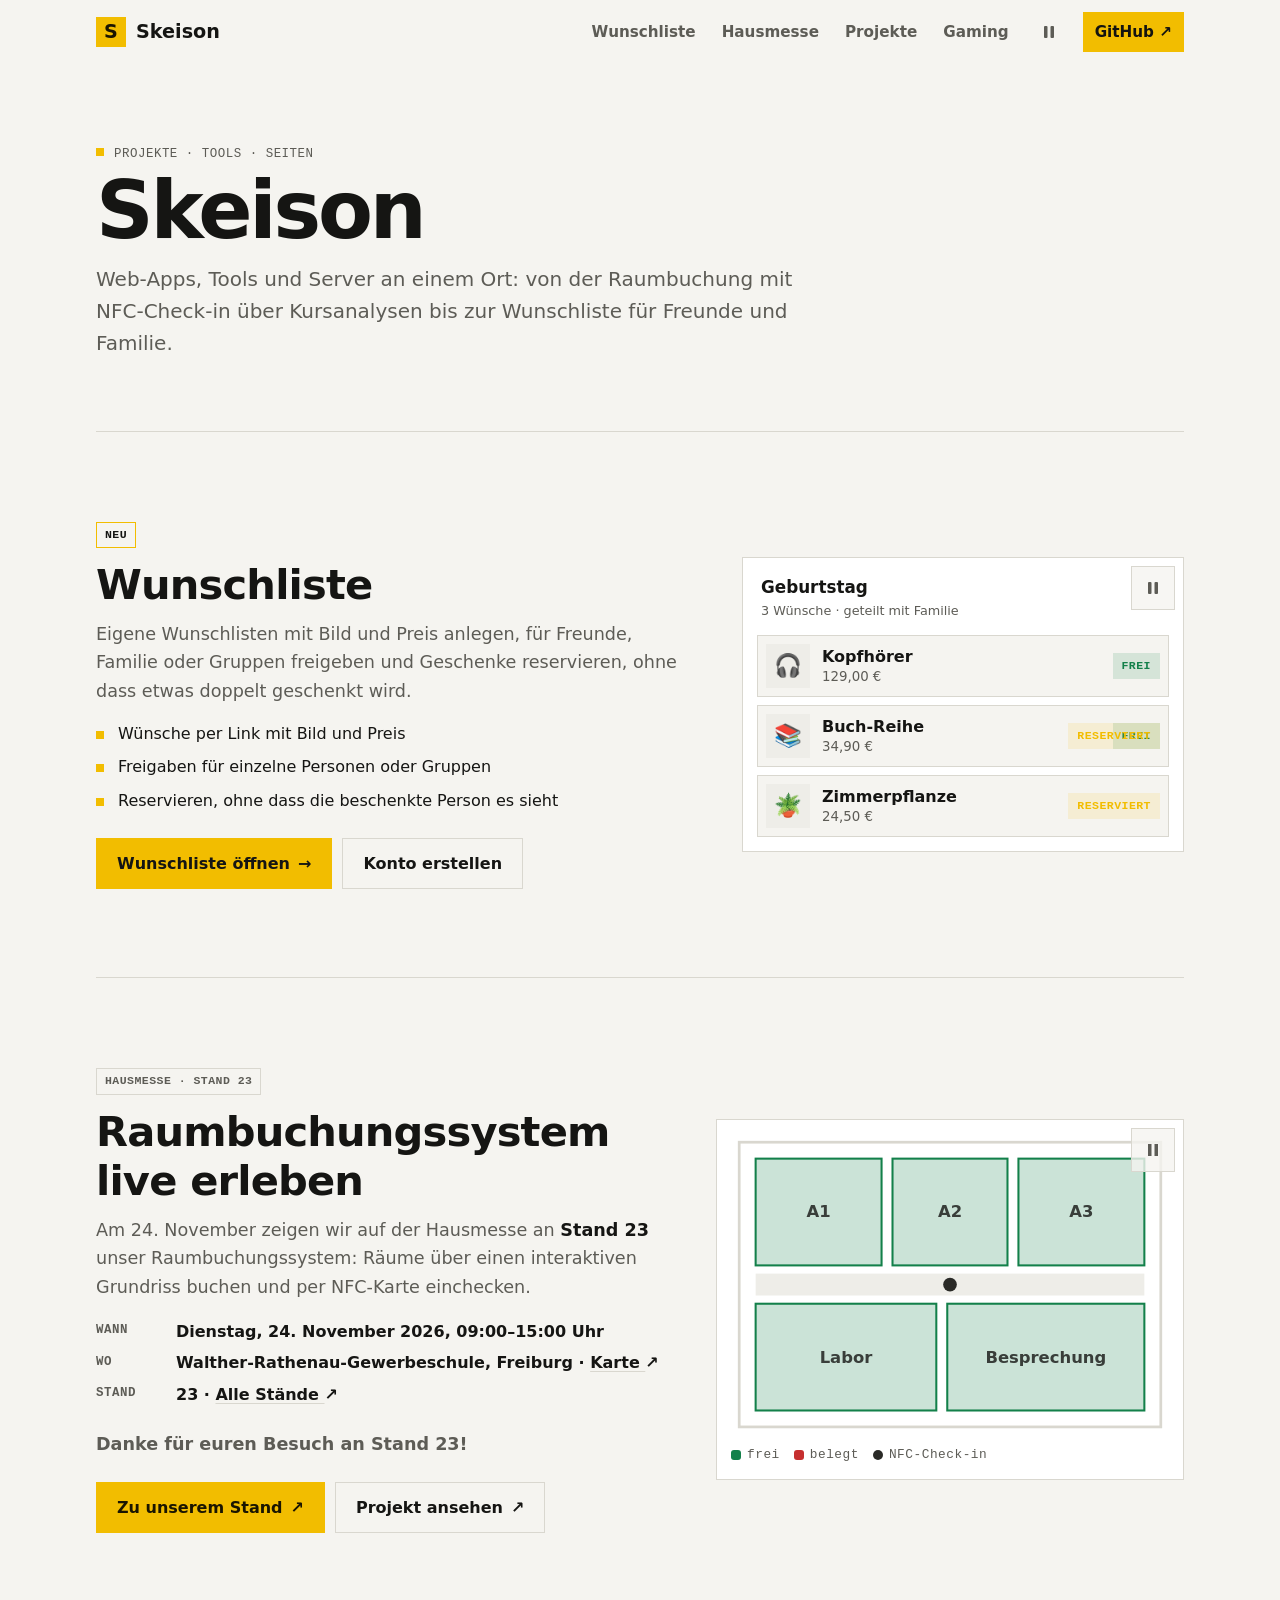
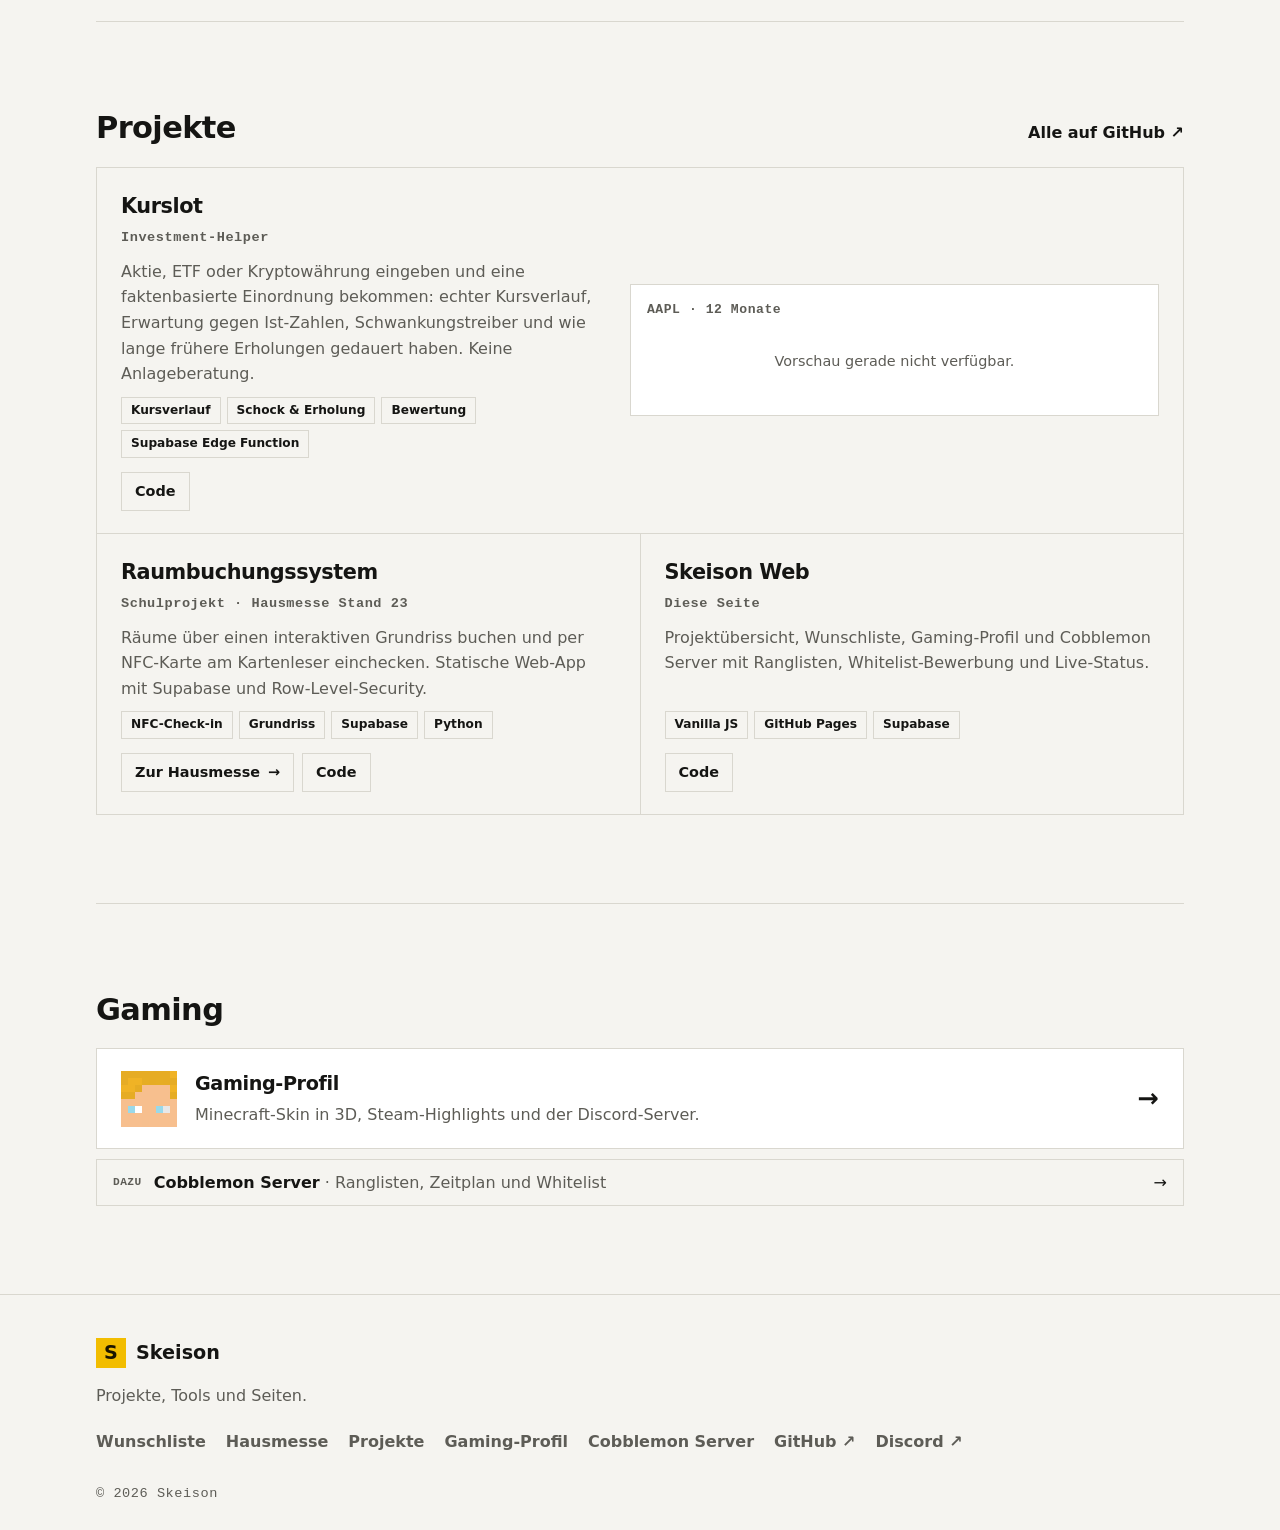
==== commit 7da59473: "Animationen ueberarbeitet, neues Design der Hauptseite, Zeitplan, Steam Animationen (nach Emil Kowal" ====
--- a/site/index.html
+++ b/site/index.html
@@ -5,13 +5,14 @@
 <meta name="viewport" content="width=device-width, initial-scale=1">
 <title>Skeison · Projekte und Seiten</title>
 <meta name="description" content="Projekte und Seiten von Skeison: Wunschliste, Raumbuchungssystem (Hausmesse am 24.11., Stand 23), Kurslot und weitere GitHub-Projekte.">
-<meta name="theme-color" content="#0b0f1c">
+<meta name="theme-color" content="#0f0f0e">
 <meta property="og:title" content="Skeison · Projekte und Seiten">
 <meta property="og:description" content="Wunschliste, Raumbuchungssystem auf der Hausmesse (Stand 23), Kurslot und weitere Projekte.">
 <meta property="og:type" content="website">
 <link rel="icon" href="favicon.svg" type="image/svg+xml">
 <link rel="stylesheet" href="assets/fx.css">
 <link rel="stylesheet" href="main.css">
+<link rel="stylesheet" href="home.css">
 <script>document.documentElement.classList.add('fx');</script>
 </head>
 <body>
--- a/site/assets/fx.css
+++ b/site/assets/fx.css
@@ -44,18 +44,22 @@
 
 /* Einblenden beim Scrollen: nur aktiv, wenn JavaScript laeuft (Klasse "fx" auf <html>) */
 .fx [data-reveal]:not(.in), .fx [data-stagger]:not(.in) > * { opacity: 0; }
-.fx [data-reveal].in { animation: fx-rise .7s var(--ease) backwards; animation-delay: calc(var(--i, 0) * 70ms); }
-.fx [data-stagger].in > * { animation: fx-rise .7s var(--ease) backwards; animation-delay: calc(var(--i, 0) * 70ms); }
+/* Kurz und dezent (250 ms, 8 px, 40 ms Staffelung): vorher 0,7 s und 70 ms, ein Abschnitt brauchte bis 1,3 s */
+.fx [data-reveal].in { animation: fx-rise .25s var(--ease) backwards; animation-delay: calc(var(--i, 0) * 40ms); }
+.fx [data-stagger].in > * { animation: fx-rise .25s var(--ease) backwards; animation-delay: calc(var(--i, 0) * 40ms); }
 .fx [data-stagger].in > .ball, .fx [data-stagger]:not(.in) > .ball { animation: fx-spin 160s steps(640) infinite; opacity: var(--ball-o, .14); }
 .fx [data-reveal].in.now, .fx [data-stagger].in.now > * { animation: none; } /* per Tastatur erreicht: sofort sichtbar */
-@keyframes fx-rise { from { opacity: 0; transform: translateY(14px); } to { opacity: 1; transform: none; } }
+@keyframes fx-rise { from { opacity: 0; transform: translateY(8px); } to { opacity: 1; transform: none; } }
 
 /* Buttons */
 .btn { transition: transform .2s var(--ease), filter .2s, background-color .2s, border-color .2s; }
 .btn:not(.ghost):hover { filter: brightness(1.06); }
 .btn:active { transform: translateY(1px); }
 .arr { display: inline-block; transition: transform .3s var(--ease); }
-a:hover .arr, button:hover .arr, .card:hover .arr { transform: translateX(3px); }
+/* Pfeil-Bewegung nur mit echter Maus (am Handy bliebe sie nach dem Tippen haengen) */
+@media (hover: hover) and (pointer: fine) and (prefers-reduced-motion: no-preference) {
+  a:hover .arr, button:hover .arr, .card:hover .arr { transform: translateX(3px); }
+}
 
 /* Pulsierender Punkt, nur fuer echten Live-Status */
 .ping { position: relative; display: inline-block; width: 8px; height: 8px; border-radius: 50%; background: currentColor; flex: none; }
@@ -104,11 +108,28 @@
 .ball { position: absolute; z-index: -1; pointer-events: none; color: var(--accent); will-change: transform; animation: fx-spin 160s steps(640) infinite; }
 @keyframes fx-spin { to { transform: rotate(360deg); } }
 
-/* Fenster im Hintergrund: alle Animationen anhalten (siehe fx.js, setIdle) */
-.fx-idle *, .fx-idle *::before, .fx-idle *::after { animation-play-state: paused !important; }
-/* Einmalige Einblendungen und Countdown-Ziffern laufen trotzdem zu Ende: Ein sichtbares, aber nicht aktives Fenster
-   (unter Windows per Mausrad scrollbar) zeigte sonst neu erreichte Abschnitte dauerhaft mit Deckkraft 0 */
-.fx-idle [data-reveal].in, .fx-idle [data-stagger].in > *, .fx-idle .cd b > span { animation-play-state: running !important; }
+/* Fenster im Hintergrund (fx-idle, siehe fx.js setIdle) oder Knopf "Animationen pausieren" (fx-still, siehe fx.js setStill):
+   alle Dauer-Animationen anhalten */
+.fx-idle *, .fx-idle *::before, .fx-idle *::after,
+.fx-still *, .fx-still *::before, .fx-still *::after { animation-play-state: paused !important; }
+/* Einmalige Animationen laufen trotzdem zu Ende, sonst blieben sie bei Deckkraft 0 stehen: Einblendungen, Countdown-Ziffern,
+   Ranglisten-Zeilen und Dialoge (z. B. in einem sichtbaren, aber nicht aktiven Fenster, unter Windows per Mausrad scrollbar) */
+:is(.fx-idle, .fx-still) :is([data-reveal].in, [data-stagger].in > :not(.ball), .cd b > span, .rows .row, .dlg),
+:is(.fx-idle, .fx-still) .dlg::backdrop { animation-play-state: running !important; }
+
+/* Knopf "Animationen pausieren" in der Navigation aller Seiten (fx.js, setStill); die Wahl wird gespeichert */
+.motion-btn { display: inline-grid; place-items: center; width: 44px; height: 44px; margin-left: 4px; padding: 0; cursor: pointer; border-radius: 8px;
+  border: 1px solid transparent; background: none; color: var(--muted); font: inherit; font-weight: 600; transition: color .2s, border-color .2s; }
+.motion-btn:hover { color: var(--text); border-color: var(--line); }
+.motion-btn[aria-pressed="true"] { color: var(--accent); }
+.motion-btn svg { width: 14px; height: 14px; fill: currentColor; flex: none; }
+.motion-btn .mb-t { display: none; }
+.motion-btn .i-play, .motion-btn[aria-pressed="true"] .i-pause { display: none; }
+.motion-btn[aria-pressed="true"] .i-play { display: block; }
+@media (max-width: 760px) {
+  .motion-btn { display: flex; justify-content: flex-start; align-items: center; gap: 10px; width: auto; height: auto; margin: 0; padding: 12px; font-size: 1rem; color: var(--muted); }
+  .motion-btn .mb-t { display: inline; }
+}
 
 /* Pause-Knopf fuer Dauer-Animationen in Demo-Grafiken ([data-loops], siehe fx.js) */
 [data-loops].paused *, [data-loops].paused *::before, [data-loops].paused *::after { animation-play-state: paused !important; }
@@ -119,8 +140,16 @@
 .loop-pause .i-play, .loop-pause[aria-pressed="true"] .i-pause { display: none; }
 .loop-pause[aria-pressed="true"] .i-play { display: block; }
 
-/* Bewegungen reduzieren, wenn im System eingestellt */
+/* "Bewegung reduzieren" im System: weniger und sanftere Bewegung, nicht null. Ueberblendungen (Deckkraft, Farbe) bleiben
+   und helfen beim Verstehen; Bewegung und Schleifen fallen weg. Hover-Bewegung ist in den Seiten-CSS an no-preference gebunden. */
 @media (prefers-reduced-motion: reduce) {
-  *, *::before, *::after { animation-duration: .01ms !important; animation-iteration-count: 1 !important; animation-delay: 0s !important; transition-duration: .01ms !important; scroll-behavior: auto !important; }
-  .loop-pause { display: none; }
+  *, *::before, *::after { animation-duration: .01ms !important; animation-iteration-count: 1 !important; animation-delay: 0s !important; scroll-behavior: auto !important; }
+  .fx [data-reveal].in:not(.now), .fx [data-stagger].in:not(.now) > :not(.ball),
+  .dlg[open]:not(.closing), .dlg[open]:not(.closing)::backdrop { animation: fx-fade .2s ease-out !important; }
+  .toast { transform: translate(-50%, 0); }
+  .links, .totop, .btn:active { transform: none; }
+  .nav-ind.ready, .seg-ind.ready { transition: opacity .2s; }
+  .arr { transition: none; }
+  .loop-pause, .motion-btn { display: none; } /* Schleifen stehen hier ohnehin still */
 }
+@keyframes fx-fade { from { opacity: 0; } }
--- a/site/main.css
+++ b/site/main.css
@@ -2,7 +2,7 @@
 /* --on-pink: Schrift auf pinker Flaeche, mindestens 4,5:1 Kontrast (Weiss auf #ff5f8f hatte nur 2,9:1) */
 @media (prefers-color-scheme: light) { :root { --bg: #f3f5fc; --panel: #fff; --panel2: #eef2ff; --line: #d6ddf5; --text: #141a33; --muted: #5a6692; --accent: #d79a00; --accent2: #2f5cf0; --pink: #c8245a; --on-pink: #fff; --ok: #16a35a; --bad: #d93a3a; --shadow: rgba(20,26,51,.18); } }
 * { box-sizing: border-box; }
-html { scroll-behavior: smooth; }
+/* Kein CSS-"smooth": das verzoegerte auch den Tastatur-Fokus. Mausklicks auf Sprungmarken scrollen sanft per fx.js */
 body { margin: 0; background: var(--bg); color: var(--text); font: 16px/1.6 system-ui, "Segoe UI", Roboto, sans-serif; }
 .wrap { max-width: 1120px; margin: 0 auto; padding: 0 16px; }
 a { color: var(--accent2); font-weight: 600; } a:hover { color: var(--accent); }
@@ -83,7 +83,7 @@
 .facts dt { color: var(--muted); font-size: .78rem; font-weight: 800; text-transform: uppercase; letter-spacing: .08em; padding-top: .2em; }
 .facts dd { margin: 0; font-weight: 600; }
 .plan { position: relative; border-radius: 12px; border: 1px solid var(--line); background: var(--bg); padding: 14px; }
-.plan svg { display: block; width: 100%; height: auto; }
+.plan > svg { display: block; width: 100%; height: auto; } /* nur der Grundriss, nicht das Symbol im Pause-Knopf */
 .plan-wall { fill: none; stroke: var(--line); stroke-width: 2; }
 .hall { fill: var(--panel2); }
 .plan text { fill: var(--text); font: 700 12px system-ui, sans-serif; text-anchor: middle; opacity: .8; }
@@ -98,7 +98,7 @@
 /* Projekte */
 .projects { display: grid; grid-template-columns: repeat(2, minmax(0, 1fr)); gap: 16px; }
 .project { display: flex; flex-direction: column; border-radius: 12px; padding: 22px 24px; border: 1px solid var(--line); background: var(--panel); transition: border-color .2s, transform .3s var(--ease); }
-.project:hover { border-color: color-mix(in srgb, var(--accent) 55%, var(--line)); transform: translateY(-2px); }
+.project:hover { border-color: color-mix(in srgb, var(--accent) 55%, var(--line)); }
 .project.wide { grid-column: 1 / -1; display: grid; grid-template-columns: 1fr 1.1fr; gap: 28px; align-items: center; }
 .p-body { display: flex; flex-direction: column; gap: 10px; height: 100%; }
 .p-head h3 { margin: 0; font-size: 1.3rem; } .p-head h3 a { color: var(--text); text-decoration: none; } .p-head h3 a:hover { color: var(--accent); }
@@ -127,7 +127,7 @@
 
 /* Gaming-Teaser mit Cobblemon als Zusatz */
 .teaser { display: flex; gap: 18px; align-items: center; text-decoration: none; color: var(--text); border-radius: 12px; padding: 20px 24px; border: 1px solid var(--line); background: var(--panel); transition: border-color .2s, transform .3s var(--ease); }
-.teaser:hover { color: var(--text); border-color: var(--accent); transform: translateY(-2px); }
+.teaser:hover { color: var(--text); border-color: var(--accent); }
 .teaser h3 { margin: 0; font-size: 1.2rem; } .teaser p { margin: 2px 0 0; font-weight: 400; } .teaser > div { flex: 1; }
 .face { width: 56px; height: 56px; flex: none; border-radius: 8px; image-rendering: pixelated; background: var(--panel2); box-shadow: inset 0 -3px 0 rgba(0,0,0,.25); opacity: .3; transition: opacity .5s; }
 .face.ready { opacity: 1; }
@@ -140,7 +140,11 @@
 
 /* Karte (Gaming-Profil: Server) */
 .card { display: flex; gap: 18px; align-items: center; text-decoration: none; color: var(--text); border-radius: 12px; padding: 20px 24px; border: 1px solid var(--line); background: var(--panel); transition: border-color .2s, transform .3s var(--ease); }
-.card:hover { color: var(--text); border-color: var(--accent); transform: translateY(-2px); }
+.card:hover { color: var(--text); border-color: var(--accent); }
+/* Hover-Bewegung nur mit echter Maus (am Handy bliebe die Karte nach dem Tippen angehoben) und ohne "Bewegung reduzieren" */
+@media (hover: hover) and (pointer: fine) and (prefers-reduced-motion: no-preference) {
+  .project:hover, .teaser:hover, .card:hover { transform: translateY(-2px); }
+}
 .card h3 { margin: 0; font-size: 1.2rem; } .card p { margin: 2px 0 0; font-weight: 400; } .card > div:nth-child(2) { flex: 1; }
 .ico { width: 56px; height: 56px; flex: none; display: grid; place-items: center; font-size: 1.8rem; border-radius: 10px; background: rgba(255,203,5,.12); border: 1px solid rgba(255,203,5,.35); }
 
--- a/site/home.css
+++ b/site/home.css
@@ -0,0 +1,96 @@
+/* Hauptseite: ruhiges, sachliches Design. Nur index.html laedt diese Datei (nach main.css), die Unterseiten bleiben unveraendert.
+   Leitlinien: neutrales Anthrazit statt Nachtblau, keine Farbschleier und Leuchtflaechen, eckige Kanten, Haarlinien statt Schatten,
+   eine einzige Akzentfarbe (das Skeison-Gelb der Unterseiten), damit der Wechsel auf Gaming, Cobblemon und Wunschliste nicht bricht. */
+:root {
+  --bg: #0f0f0e; --panel: #161615; --panel2: #1e1e1c; --line: #2c2c29; --text: #ecebe6; --muted: #a09e96;
+  --accent: #ffcb05; --accent2: #d6d4cc; --pink: var(--accent); --on-pink: #141410; --ok: #3ddc84; --bad: #ff6b6b; --shadow: rgba(0,0,0,.5);
+  --mono: ui-monospace, "Cascadia Mono", Consolas, "SF Mono", monospace;
+}
+@media (prefers-color-scheme: light) {
+  :root { --bg: #f5f4f0; --panel: #ffffff; --panel2: #eeede8; --line: #d9d7cf; --text: #151513; --muted: #5d5c56;
+    --accent: #f2bd00; --accent2: #2a2a27; --on-pink: #151513; --ok: #13804a; --bad: #c62f2f; --shadow: rgba(0,0,0,.12); }
+  /* Gelb als Schrift ist auf Hell zu blass: dort dunkles Ocker */
+  .cd b, .srv.soon, .wl-st.res { color: #7a5c00; }
+}
+
+/* Keine Farbschleier im Hintergrund */
+.fx-bg { display: none; }
+
+/* Typografie: kleine Beschriftungen in Monospace, Ueberschriften enger */
+body { font-feature-settings: "ss01", "cv11"; }
+h1, h2, h3 { font-weight: 700; letter-spacing: -.02em; }
+.eyebrow, .tag, .facts dt, .p-sub, .project .meta, .c-note, .chart figcaption, .addon-label, .wl-st, .plan-legend, .cd > div > span, .foot-bottom {
+  font-family: var(--mono); letter-spacing: .04em;
+}
+.eyebrow { color: var(--muted); font-weight: 500; font-size: .78rem; }
+.eyebrow::before { content: ""; display: inline-block; width: 8px; height: 8px; margin-right: 10px; background: var(--accent); vertical-align: .05em; }
+
+/* Links im Text: Textfarbe mit Unterstrich statt Blau */
+a { color: var(--text); text-decoration: underline; text-decoration-color: var(--line); text-underline-offset: 3px; }
+a:hover { color: var(--text); text-decoration-color: var(--accent); }
+.brand, .btn, .links a, .more-link, .teaser, .addon, .foot-links a, .p-head h3 a { text-decoration: none; }
+
+/* Eckig: keine runden Ecken, keine Unterkanten-Schatten */
+.brand-mark, .skip, .tag, .btn, .links a, .links .nav-cta, .menu-btn, .links, .cd div, .feature, .fair, .wl-demo, .wl-item, .wl-img, .wl-st, .plan,
+.project, .p-tags li, .chart, .teaser, .addon, .face, .card, .ico, .sk, .sk-chart, .loop-pause, .motion-btn, .totop, .toast, :focus-visible { border-radius: 0; }
+.brand-mark, .btn, .cd div, .face { box-shadow: none; }
+.plan rect { rx: 0; }
+.totop svg { display: none; } /* eckiger Knopf ohne Fortschrittsring */
+
+/* Navigation */
+.nav-bar.scrolled { background: color-mix(in srgb, var(--bg) 92%, transparent); }
+.links .nav-cta { color: #141410; }
+
+/* Buttons: gelbe Flaeche oder Haarlinie */
+.btn { font-weight: 700; padding: 12px 20px; }
+.btn.ghost { border-color: var(--line); }
+.btn.ghost:hover { border-color: var(--text); }
+.btn.small { padding: 7px 13px; }
+
+/* Abschnitte: Haarlinie oben statt schwebender Karten mit Schleier */
+.feature, .fair { border: 0; background: none; }
+main#inhalt > section { margin: 0; padding: clamp(48px, 7vw, 88px) 0; border-top: 1px solid var(--line); }
+.intro { padding-bottom: clamp(40px, 6vw, 72px); }
+.intro h1 { font-size: clamp(2.8rem, 8vw, 5rem); letter-spacing: -.04em; }
+.feature h2, .fair h2 { font-size: clamp(1.8rem, 4vw, 2.6rem); }
+
+/* Schilder: Umriss statt Farbflaeche */
+.tag { padding: 3px 8px; font-weight: 600; font-size: .72rem; color: var(--muted); background: none; border: 1px solid var(--line); }
+.tag.pink { color: var(--text); background: none; border-color: var(--accent); }
+
+/* Haken der Wunschliste: schlichtes Quadrat statt rosa Haken-Kachel */
+.checks li { padding-left: 22px; }
+.checks li::before { top: .62em; width: 8px; height: 8px; border-radius: 0; background: var(--accent); }
+
+/* Demo-Grafiken: flach, Haarlinien */
+.wl-demo, .plan { background: var(--panel); box-shadow: none; }
+.wl-item { background: var(--bg); }
+.wl-img { background: var(--panel2); }
+.wl-st.res { color: var(--accent); background: color-mix(in srgb, var(--accent) 12%, transparent); }
+.hall { fill: var(--panel2); }
+
+/* Countdown */
+.cd div { background: var(--panel); }
+.cd b { font-weight: 700; }
+
+/* Projekte: ein Raster mit Haarlinien statt einzelner Karten */
+.projects { gap: 1px; background: var(--line); border: 1px solid var(--line); }
+.project { border: 0; background: var(--bg); }
+.project:hover { border-color: transparent; background: var(--panel); }
+.p-tags li { background: none; }
+.chart { background: var(--panel); }
+
+/* Gaming-Hinweis */
+.teaser { background: var(--panel); }
+.teaser:hover { border-color: var(--text); }
+.addon { border-style: solid; margin-left: 0; }
+.addon:hover { border-color: var(--text); }
+.go, .addon > .arr { color: var(--text); }
+
+/* Fusszeile */
+.foot { margin-top: 0; }
+
+/* Hover am Projekt-Raster: Flaeche statt Anheben (die Karten liegen jetzt in einem Raster) */
+@media (hover: hover) and (pointer: fine) and (prefers-reduced-motion: no-preference) {
+  .project:hover { transform: none; }
+}
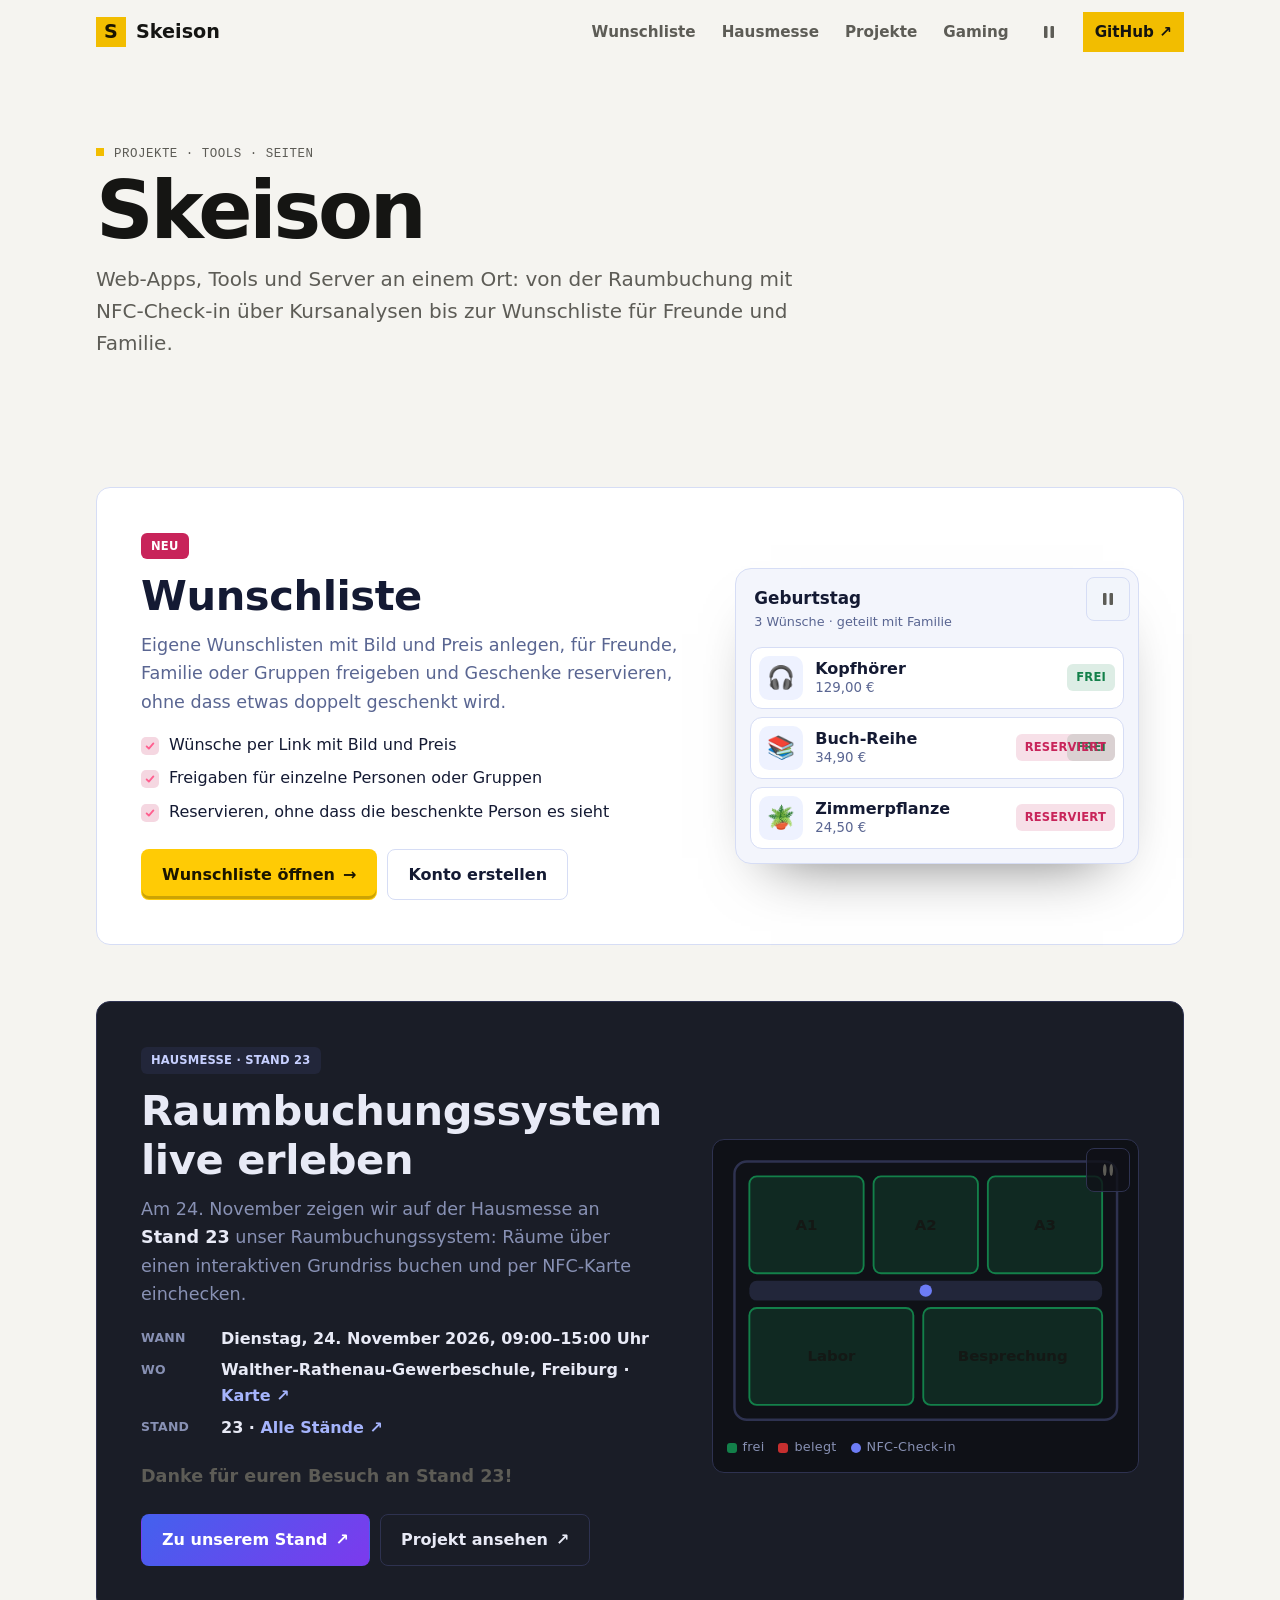
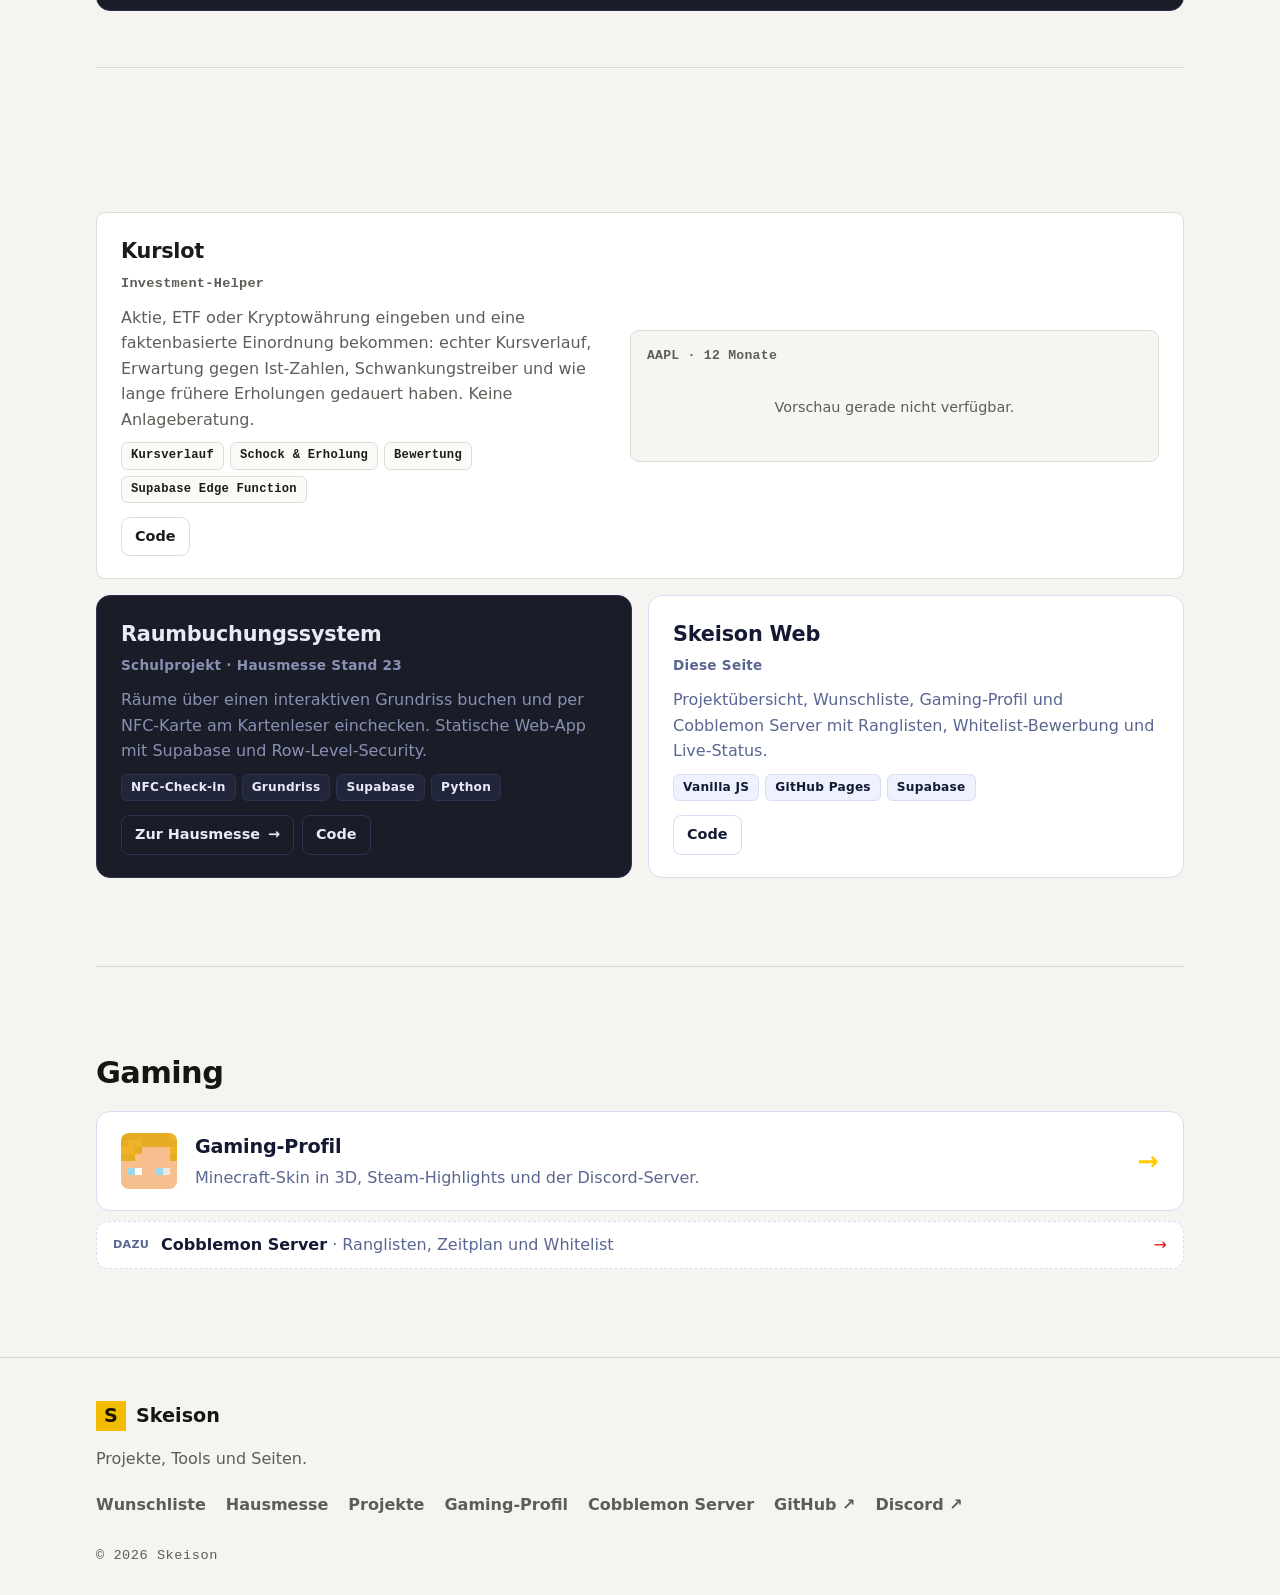
==== commit b9e74430: "Hauptseite: Projekte im eigenen Aussehen Der Rahmen der Hauptseite bleibt sachlich, jede Projekt-Kac" ====
--- a/site/index.html
+++ b/site/index.html
@@ -40,7 +40,7 @@
 
 <main class="wrap" id="inhalt">
   <!-- Neu: Wunschliste -->
-  <section id="wunschliste" class="feature" data-reveal>
+  <section id="wunschliste" class="feature look" data-look="wl" data-reveal>
     <div class="feature-text">
       <span class="tag pink">Neu</span>
       <h2>Wunschliste</h2>
@@ -65,7 +65,7 @@
   </section>
 
   <!-- Hausmesse: Raumbuchungssystem an Stand 23 -->
-  <section id="hausmesse" class="fair" data-reveal>
+  <section id="hausmesse" class="fair look" data-look="rb" data-reveal>
     <div class="fair-text">
       <span class="tag">Hausmesse · Stand 23</span>
       <h2>Raumbuchungssystem live erleben</h2>
@@ -116,7 +116,7 @@
   <!-- Gaming-Profil als Unterseite, Cobblemon als Zusatz -->
   <section id="gaming">
     <div class="sec-head" data-reveal><h2>Gaming</h2></div>
-    <a class="teaser" href="gaming/" data-reveal>
+    <a class="teaser look" data-look="gm" href="gaming/" data-reveal>
       <canvas class="face" id="face" width="8" height="8" aria-hidden="true"></canvas>
       <div>
         <h3>Gaming-Profil</h3>
@@ -124,7 +124,7 @@
       </div>
       <span class="go arr" aria-hidden="true">→</span>
     </a>
-    <a class="addon" href="cobblemon/" data-reveal>
+    <a class="addon look" data-look="cb" href="cobblemon/" data-reveal>
       <span class="addon-label">Dazu</span>
       <span class="addon-text"><b>Cobblemon Server</b><span class="muted"> · Ranglisten, Zeitplan und Whitelist</span></span>
       <span class="srv" id="srvStatus" hidden></span>
--- a/site/home.css
+++ b/site/home.css
@@ -73,10 +73,10 @@
 .cd div { background: var(--panel); }
 .cd b { font-weight: 700; }
 
-/* Projekte: ein Raster mit Haarlinien statt einzelner Karten */
-.projects { gap: 1px; background: var(--line); border: 1px solid var(--line); }
-.project { border: 0; background: var(--bg); }
-.project:hover { border-color: transparent; background: var(--panel); }
+/* Projekte ohne eigenes Aussehen (weitere GitHub-Repos): schlicht mit Haarlinie */
+.projects { gap: 16px; }
+.project { border: 1px solid var(--line); background: var(--bg); }
+.project:hover { background: var(--panel); }
 .p-tags li { background: none; }
 .chart { background: var(--panel); }
 
@@ -90,7 +90,95 @@
 /* Fusszeile */
 .foot { margin-top: 0; }
 
-/* Hover am Projekt-Raster: Flaeche statt Anheben (die Karten liegen jetzt in einem Raster) */
-@media (hover: hover) and (pointer: fine) and (prefers-reduced-motion: no-preference) {
-  .project:hover { transform: none; }
+/* =====================================================================================================
+   Projekte im eigenen Aussehen: Der Rahmen der Hauptseite bleibt sachlich, jede Projekt-Kachel ist ein
+   "Fenster" mit den Farben, Formen und Schriften des echten Projekts (Werte von den Live-Seiten uebernommen).
+   .look + data-look: wl Wunschliste, rb Raumbuchungssystem, kl Kurslot, gm Skeison/Gaming, cb Cobblemon
+   ===================================================================================================== */
+.look { --b-mono: inherit; --b-shadow: none; }
+/* Wunschliste, Gaming, Skeison Web: Nachtblau mit Skeison-Gelb (wie wunschliste/ und gaming/) */
+.look[data-look="wl"], .look[data-look="gm"], .look[data-look="cb"] {
+  --b-bg: #0b0f1c; --b-surface: #151b31; --b-raised: #1c2443; --b-line: #2a3460; --b-ink: #eef2ff; --b-muted: #9aa6cb;
+  --b-accent: #ffcb05; --b-btn: #ffcb05; --b-on-btn: #1a1500; --b-link: #8aa6ff; --b-hi: #ffcb05; --b-radius: 14px; --b-btn-radius: 8px;
+  --b-font: system-ui, "Segoe UI", Roboto, sans-serif; --b-shadow: inset 0 -3px 0 rgba(0,0,0,.2);
+  --b-tag: #ffcb05; --b-on-tag: #1a1500;
 }
+.look[data-look="wl"] { --b-tag: #ff5f8f; --b-on-tag: #1f0612; --b-check: #ff5f8f; }
+.look[data-look="cb"] { --b-accent: #ee1515; --b-radius: 12px; }
+/* Raumbuchungssystem: Nachtblau-Violett, Verlauf auf den Knoepfen, Segoe UI (wie die Live-Demo) */
+.look[data-look="rb"] {
+  --b-bg: #0f1117; --b-surface: #1a1d27; --b-raised: #22263a; --b-line: #2e3250; --b-ink: #e8eaf6; --b-muted: #8891b4;
+  --b-accent: #7c3aed; --b-btn: linear-gradient(135deg, #4361ee, #7c3aed); --b-on-btn: #fff; --b-link: #a5b4fc; --b-hi: #a5b4fc;
+  --b-radius: 14px; --b-btn-radius: 8px; --b-font: "Segoe UI", system-ui, sans-serif; --b-tag: #22263a; --b-on-tag: #c7d0ff;
+}
+/* Kurslot: gruenliches Schwarz, Bricolage Grotesque / Instrument Sans / IBM Plex Mono, Indigo-Akzent (wie Kurslot) */
+.look[data-look="kl"] {
+  --b-bg: #101210; --b-surface: #181b17; --b-raised: #1d211c; --b-line: #2a2e27; --b-ink: #e9ebe4; --b-muted: #969c90;
+  --b-accent: #6e88e4; --b-btn: #6e88e4; --b-on-btn: #0d1226; --b-link: #a2b3f0; --b-hi: #a2b3f0; --b-radius: 9px; --b-btn-radius: 9px;
+  --b-font: "Instrument Sans", system-ui, -apple-system, "Segoe UI", sans-serif; --b-head: "Bricolage Grotesque", "Instrument Sans", system-ui, sans-serif;
+  --b-mono: "IBM Plex Mono", ui-monospace, Consolas, monospace; --b-tag: #1d211c; --b-on-tag: #969c90; --b-good: #3e9c60;
+}
+@media (prefers-color-scheme: light) {
+  .look[data-look="wl"], .look[data-look="gm"], .look[data-look="cb"] {
+    --b-bg: #f3f5fc; --b-surface: #ffffff; --b-raised: #eef2ff; --b-line: #d6ddf5; --b-ink: #141a33; --b-muted: #5a6692; --b-link: #2f5cf0; --b-hi: #8a6300; }
+  .look[data-look="wl"] { --b-tag: #c8245a; --b-on-tag: #fff; --b-check: #c8245a; }
+  .look[data-look="kl"] {
+    --b-bg: #f5f5f2; --b-surface: #ffffff; --b-raised: #fafaf7; --b-line: #dcded6; --b-ink: #191c18; --b-muted: #5a6058;
+    --b-btn: #2f55c4; --b-on-btn: #fff; --b-link: #1e3d99; --b-hi: #1e3d99; --b-tag: #eceee7; --b-on-tag: #5a6058; --b-good: #1e7f4a; }
+  /* Das Raumbuchungssystem hat kein helles Design und bleibt dunkel */
+}
+
+/* Gemeinsame Umsetzung: Flaeche, Kante, Schrift, Knoepfe, Schilder des Projekts */
+.look[data-look] { background: var(--b-surface); color: var(--b-ink); border: 1px solid var(--b-line); border-radius: var(--b-radius); font-family: var(--b-font); }
+.look :is(h2, h3) { font-family: var(--b-head, var(--b-font)); color: var(--b-ink); letter-spacing: -.01em; }
+.look :is(.lead, .muted, .p-text, .p-sub, .meta, .facts dt, .plan-legend, .wl-head span, .wl-t small, .c-note, .chart figcaption, .addon-label, .cd > div > span) { color: var(--b-muted); }
+.look :is(.tag, .facts dt, .p-sub, .meta, .c-note, .chart figcaption, .addon-label, .wl-st, .plan-legend, .cd > div > span, .p-tags li) { font-family: var(--b-mono); letter-spacing: .02em; }
+.look a:not(.btn) { color: var(--b-link); text-decoration: none; }
+.look a:not(.btn):hover { color: var(--b-ink); }
+.look .p-head h3 a { color: var(--b-ink); }
+.look .btn { border-radius: var(--b-btn-radius); background: var(--b-btn); color: var(--b-on-btn); border-color: transparent; box-shadow: var(--b-shadow); font-weight: 800; }
+.look .btn:hover { color: var(--b-on-btn); }
+.look .btn.ghost { background: transparent; color: var(--b-ink); border-color: var(--b-line); box-shadow: none; }
+.look .btn.ghost:hover { color: var(--b-ink); border-color: var(--b-accent); }
+.look .tag { border: 0; border-radius: 6px; background: var(--b-tag); color: var(--b-on-tag); font-weight: 800; padding: 4px 10px; }
+.look .p-tags li { border-radius: 6px; background: var(--b-raised); border-color: var(--b-line); color: var(--b-ink); }
+.look .loop-pause { border-radius: var(--b-btn-radius); background: color-mix(in srgb, var(--b-bg) 80%, transparent); border-color: var(--b-line); }
+
+/* Grosse Abschnitte (Wunschliste, Hausmesse) als Fenster mit Innenabstand statt Haarlinie */
+main#inhalt > section.look { margin: clamp(28px, 5vw, 56px) 0; padding: clamp(24px, 4vw, 44px); border: 1px solid var(--b-line); }
+
+/* Wunschliste: Haken-Kacheln und Demo-Liste wie in der App */
+.look[data-look="wl"] .checks li { padding-left: 28px; }
+.look[data-look="wl"] .checks li::before { top: .3em; width: 18px; height: 18px; border-radius: 5px; background: color-mix(in srgb, var(--b-check) 18%, transparent) url("data:image/svg+xml,%3Csvg xmlns='http://www.w3.org/2000/svg' viewBox='0 0 16 16' fill='none' stroke='%23ff5f8f' stroke-width='2.4' stroke-linecap='round' stroke-linejoin='round'%3E%3Cpath d='M3.5 8.5l3 3 6-7'/%3E%3C/svg%3E") center / 12px no-repeat; }
+.look[data-look="wl"] .wl-demo { background: var(--b-bg); border: 1px solid var(--b-line); border-radius: 16px; box-shadow: 0 30px 60px -36px rgba(0,0,0,.6); }
+.look[data-look="wl"] .wl-item { background: var(--b-surface); border-color: var(--b-line); border-radius: 12px; }
+.look[data-look="wl"] .wl-img { background: var(--b-raised); border-radius: 10px; }
+.look[data-look="wl"] .wl-st { border-radius: 6px; }
+.look[data-look="wl"] .wl-st.res { color: var(--b-check); background: color-mix(in srgb, var(--b-check) 14%, transparent); }
+
+/* Raumbuchung: Grundriss und Countdown in den Farben der Demo */
+.look[data-look="rb"] .plan { background: var(--b-bg); border: 1px solid var(--b-line); border-radius: 12px; }
+.look[data-look="rb"] .plan rect { rx: 6px; }
+.look[data-look="rb"] .plan rect.plan-wall { rx: 10px; stroke: var(--b-line); }
+.look[data-look="rb"] .hall { fill: var(--b-raised); }
+.look[data-look="rb"] .nfc-dot, .look[data-look="rb"] .lg.nfc { fill: #6d7cf5; background: #6d7cf5; }
+.look[data-look="rb"] .cd div { background: var(--b-raised); border-color: var(--b-line); border-radius: 8px; }
+.look[data-look="rb"] .cd b { color: var(--b-hi); }
+.look[data-look="rb"] .facts dd { color: var(--b-ink); }
+.look[data-look="rb"] .fair .lead b, .look[data-look="rb"] .lead b { color: var(--b-ink); }
+
+/* Kurslot: Diagramm wie in Kurslot */
+.look[data-look="kl"] .chart { background: var(--b-bg); border: 1px solid var(--b-line); border-radius: 9px; }
+.look[data-look="kl"] .chart.up, .look[data-look="kl"] .chart.up .c-ch { color: var(--b-good); }
+.look[data-look="kl"] .c-val b { color: var(--b-ink); font-family: var(--b-mono); }
+
+/* Gaming und Cobblemon: Karten wie auf den Unterseiten */
+.look[data-look="gm"].teaser:hover { border-color: var(--b-accent); }
+.look[data-look="gm"] .go { color: var(--b-accent); }
+.look[data-look="gm"] .face { border-radius: 8px; }
+.look[data-look="cb"].addon { border-style: dashed; margin-top: 10px; }
+.look[data-look="cb"].addon:hover { border-color: var(--b-accent); }
+.look[data-look="cb"] > .arr { color: var(--b-accent); }
+
+/* Projekt-Kacheln im eigenen Aussehen: beim Zeigen Kante in der Projektfarbe */
+.project.look:hover { background: var(--b-surface); border-color: var(--b-accent); }
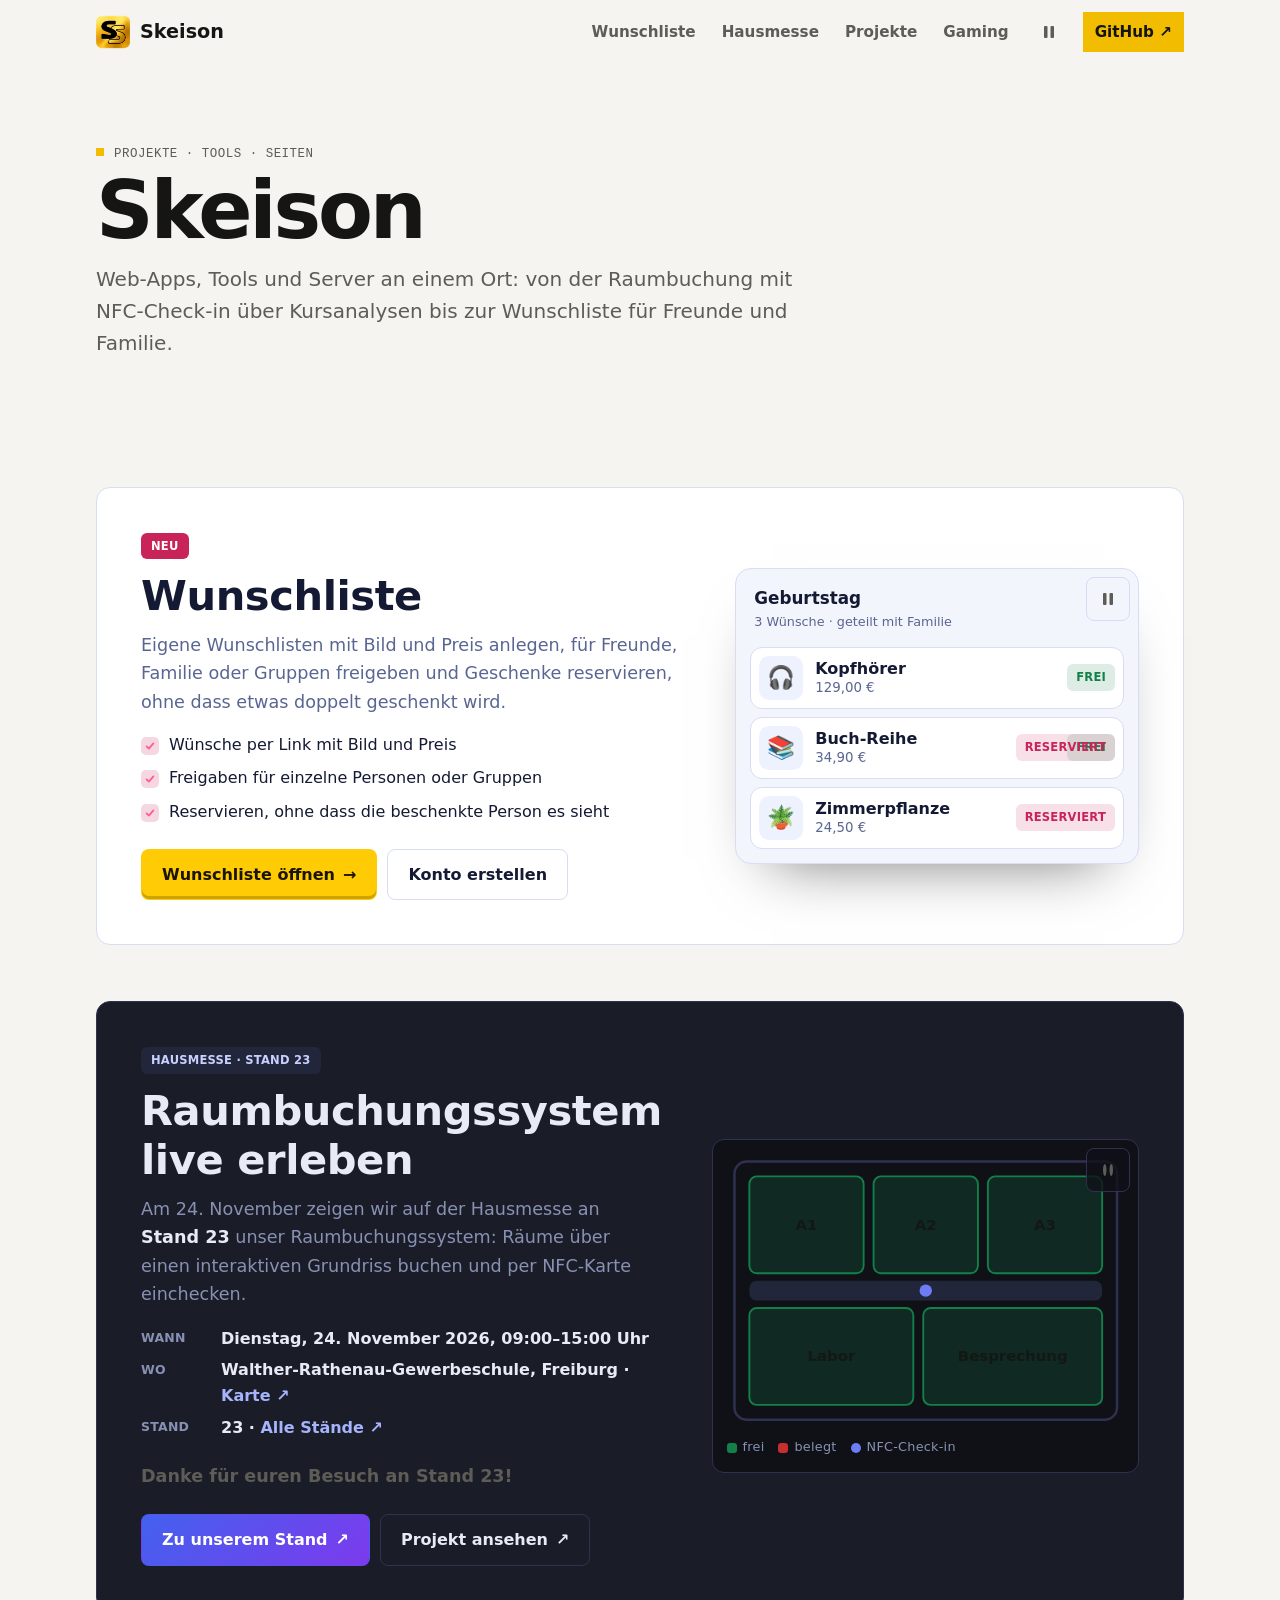
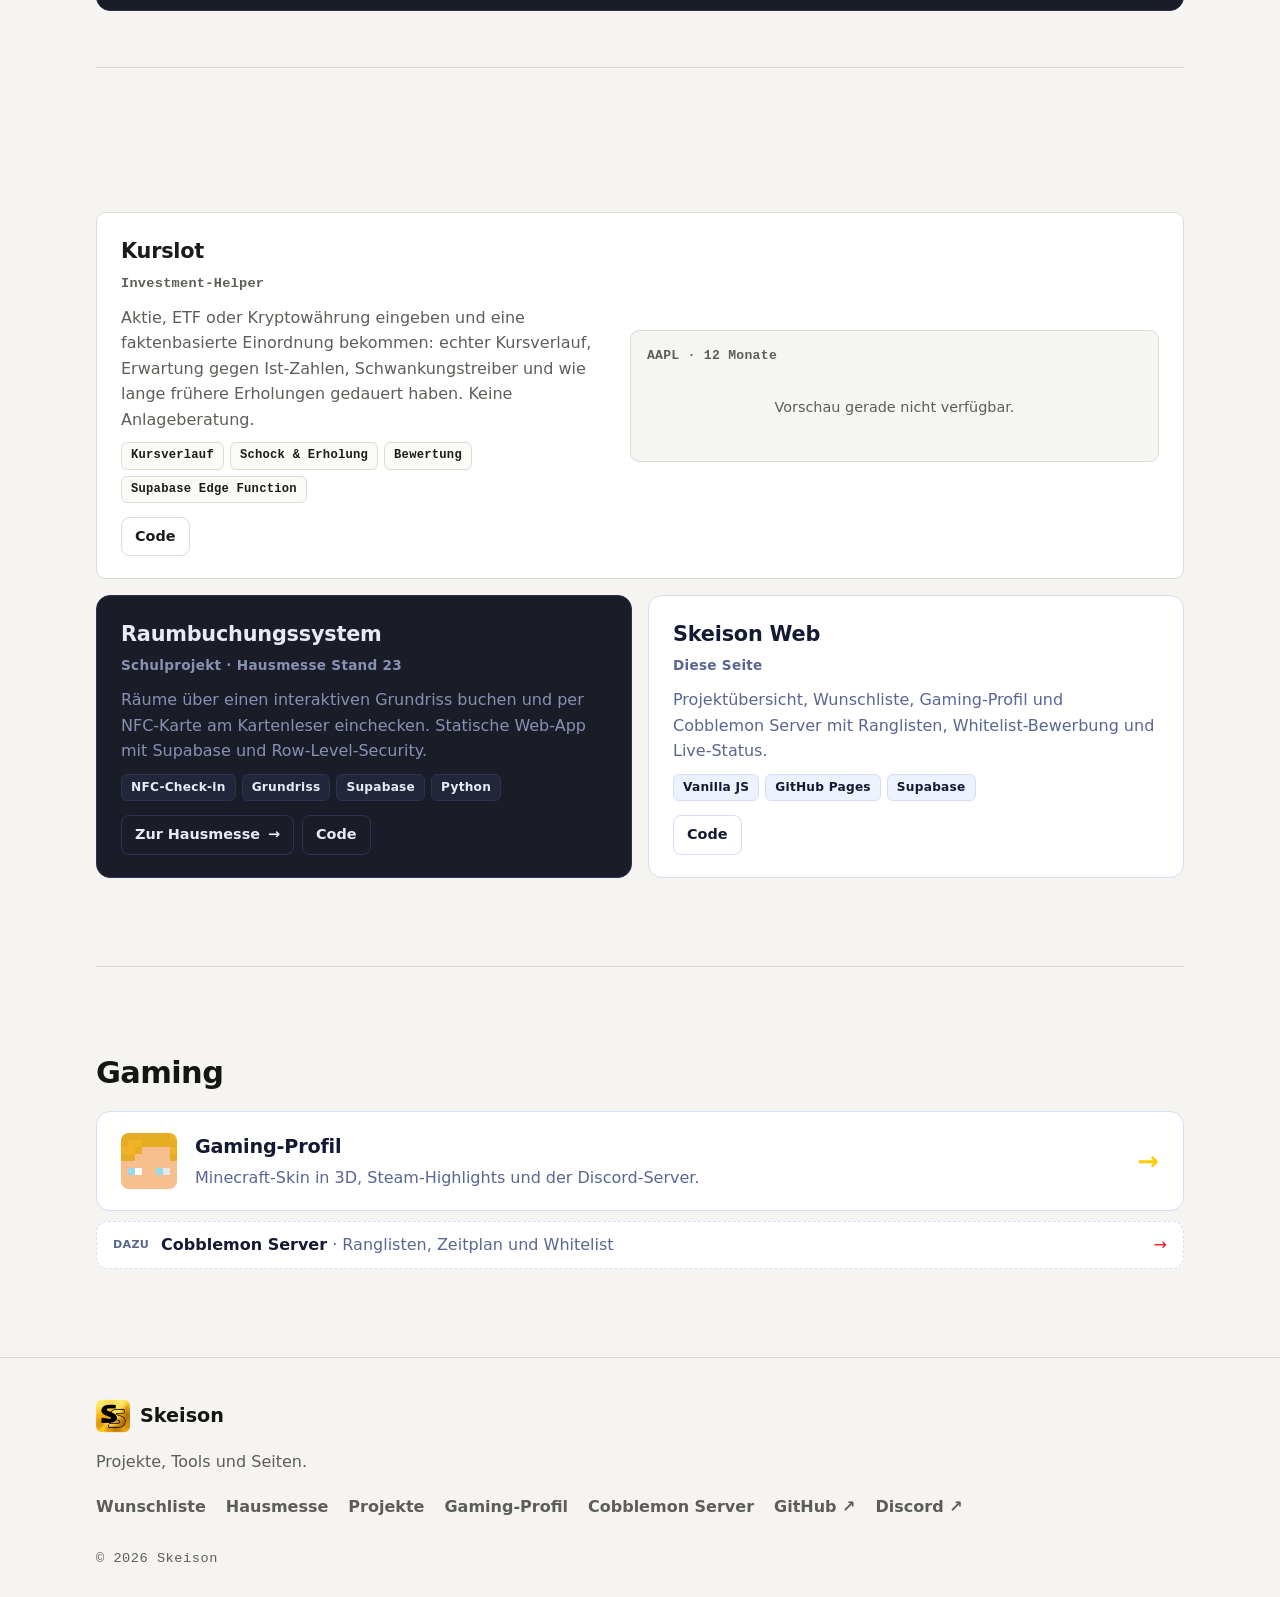
==== commit 23b579ab: "Neues Logo, Menueleiste unten in der App, Erinnerungen an Anlaesse und Geschenke - Skeison-Logo (SS)" ====
--- a/site/index.html
+++ b/site/index.html
@@ -10,6 +10,7 @@
 <meta property="og:description" content="Wunschliste, Raumbuchungssystem auf der Hausmesse (Stand 23), Kurslot und weitere Projekte.">
 <meta property="og:type" content="website">
 <link rel="icon" href="favicon.svg" type="image/svg+xml">
+<link rel="apple-touch-icon" href="apple-touch-icon.png">
 <link rel="stylesheet" href="assets/fx.css">
 <link rel="stylesheet" href="main.css">
 <link rel="stylesheet" href="home.css">
@@ -21,7 +22,7 @@
 
 <div class="nav-bar">
   <nav class="nav wrap" aria-label="Hauptnavigation">
-    <a class="brand" href="./"><span class="brand-mark">S</span>Skeison</a>
+    <a class="brand" href="./"><span class="brand-mark" aria-hidden="true"></span>Skeison</a>
     <button class="menu-btn" type="button" aria-label="Menü öffnen" aria-expanded="false" aria-controls="navLinks"><span></span><span></span><span></span></button>
     <div class="links" id="navLinks">
       <span class="nav-ind" aria-hidden="true"></span>
@@ -136,7 +137,7 @@
 <footer class="foot">
   <div class="wrap foot-in" data-reveal>
     <div>
-      <a class="brand" href="#top"><span class="brand-mark">S</span>Skeison</a>
+      <a class="brand" href="#top"><span class="brand-mark" aria-hidden="true"></span>Skeison</a>
       <p class="muted">Projekte, Tools und Seiten.</p>
     </div>
     <nav class="foot-links" aria-label="Fußzeile">
--- a/site/assets/fx.css
+++ b/site/assets/fx.css
@@ -17,7 +17,8 @@
 .nav { display: flex; justify-content: space-between; align-items: center; gap: 12px; height: var(--nav-h); }
 .brand { display: inline-flex; align-items: center; gap: 10px; min-height: 44px; font-size: 1.2rem; font-weight: 800; color: var(--text); text-decoration: none; }
 .brand:hover { color: var(--text); }
-.brand-mark { width: 30px; height: 30px; display: grid; place-items: center; border-radius: 6px; font-weight: 900; color: #1a1500; background: var(--accent); box-shadow: inset 0 -3px 0 rgba(0,0,0,.22); }
+/* Skeison-Logo (SS); gilt auf allen Seiten und in allen Designs */
+.brand-mark { flex: none; width: 34px; height: 34px; display: block; background: url(skeison-logo.png) center / contain no-repeat !important; box-shadow: none !important; border: 0 !important; }
 .links { position: relative; display: flex; align-items: center; gap: 2px; }
 .links a { position: relative; z-index: 1; padding: 8px 12px; border-radius: 8px; color: var(--muted); text-decoration: none; font-weight: 600; font-size: .95rem; transition: color .2s; }
 .links a:hover, .links a.active { color: var(--text); }
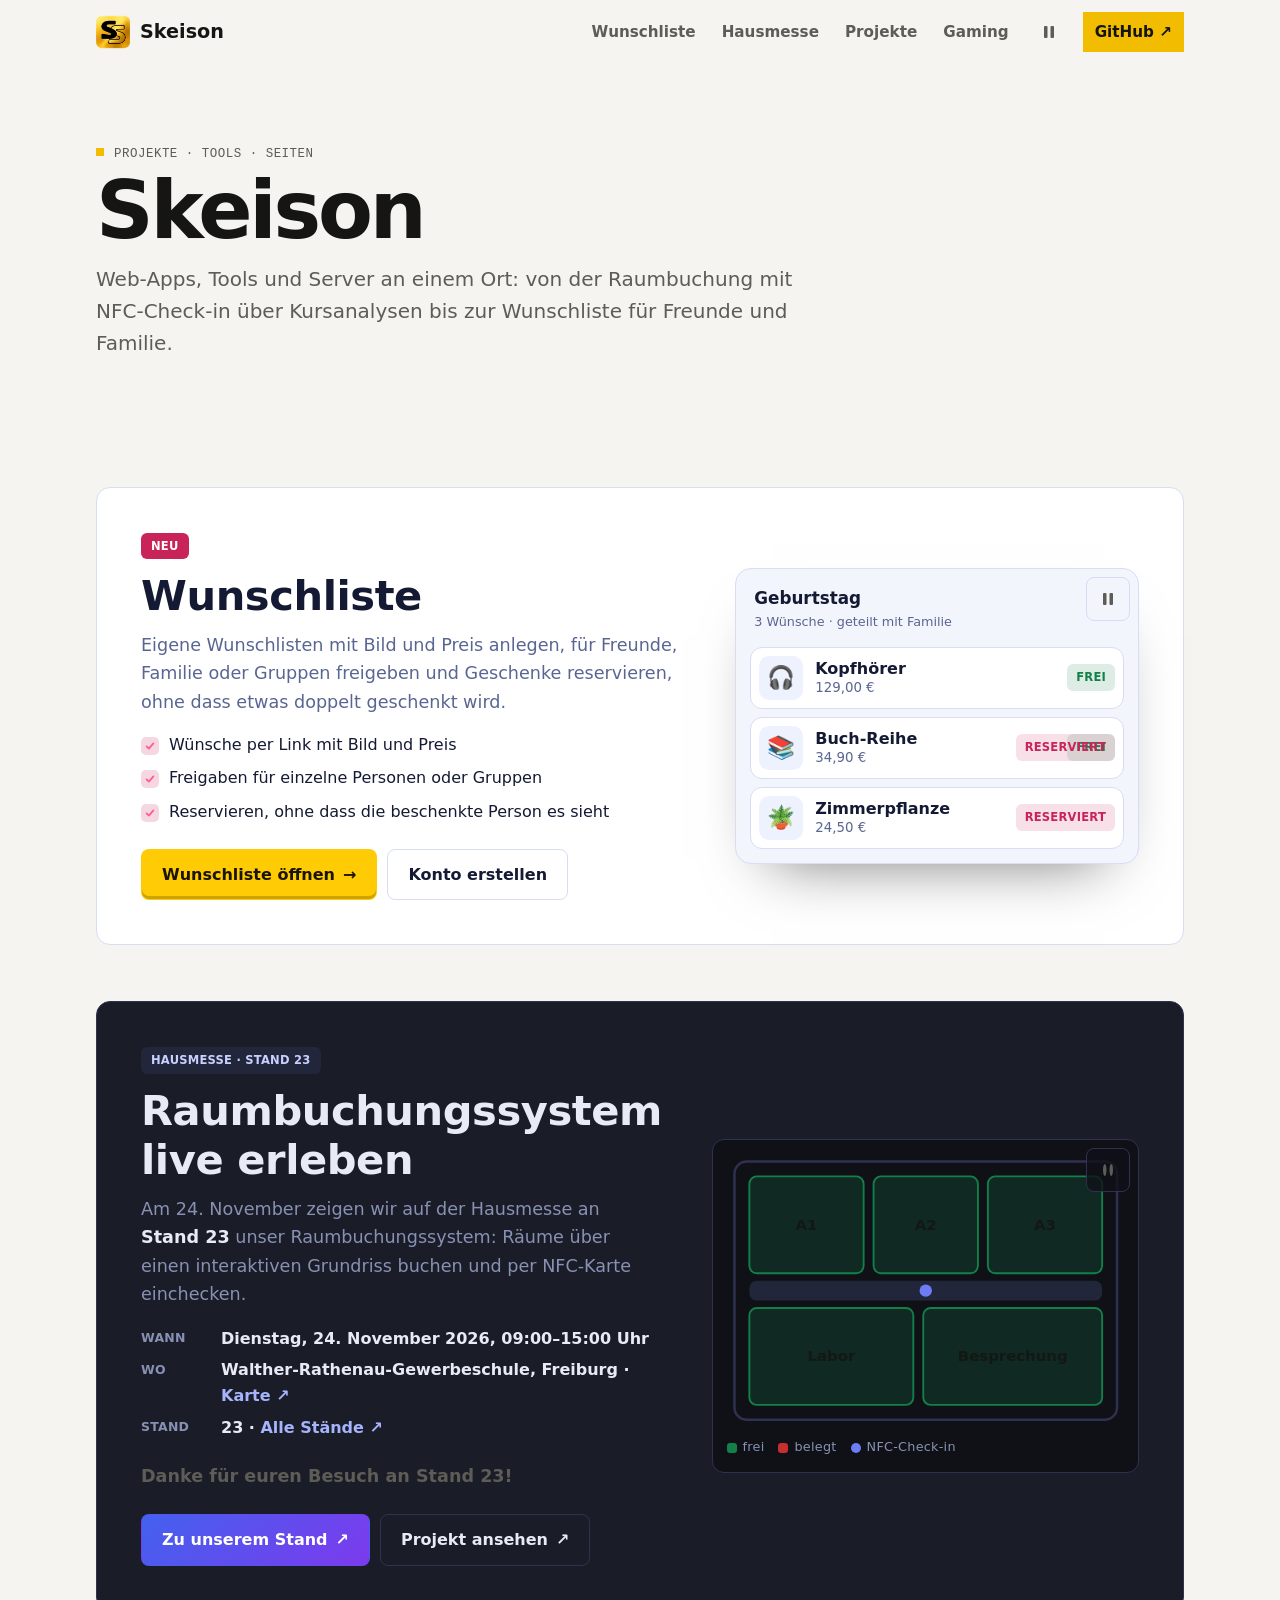
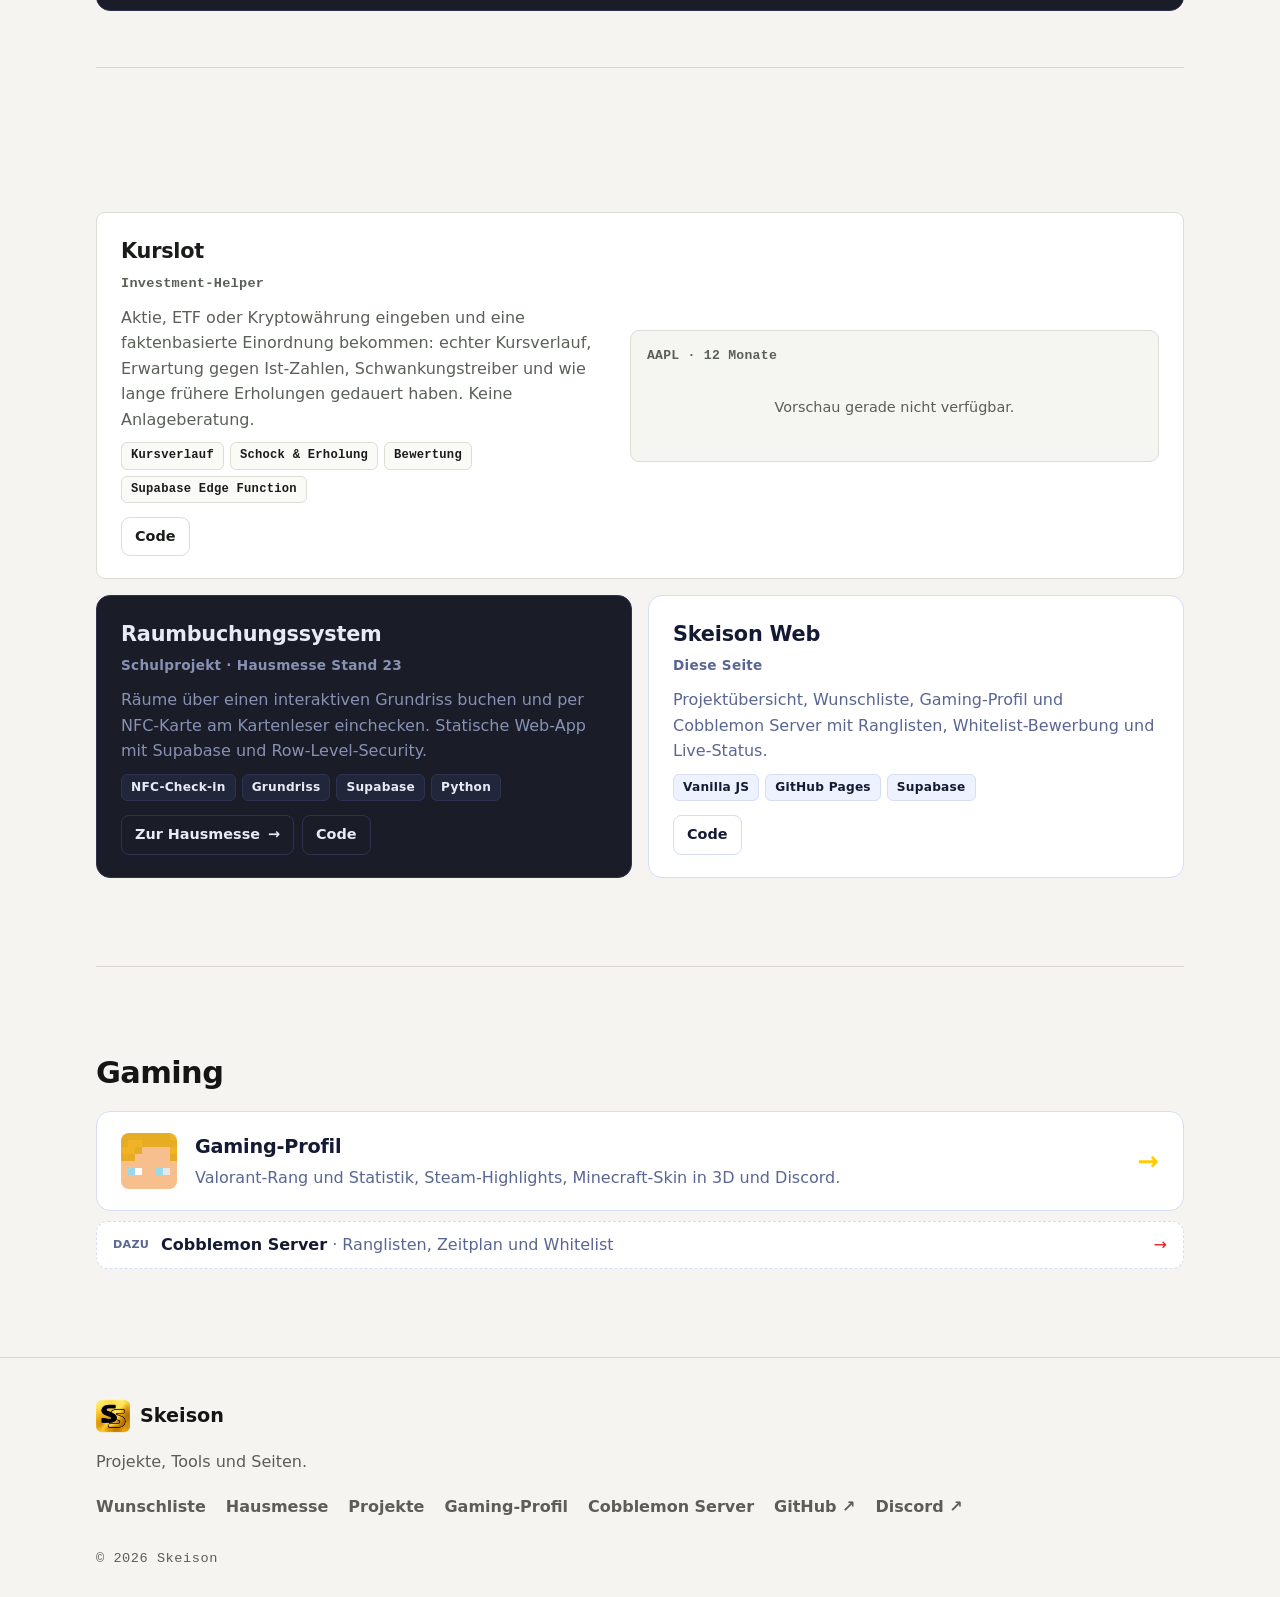
==== commit efb258b5: "Gaming-Profil mit Valorant, Feinschliff Wunschliste am Handy, README - Gaming-Profil: persoenlicher " ====
--- a/site/index.html
+++ b/site/index.html
@@ -121,7 +121,7 @@
       <canvas class="face" id="face" width="8" height="8" aria-hidden="true"></canvas>
       <div>
         <h3>Gaming-Profil</h3>
-        <p class="muted">Minecraft-Skin in 3D, Steam-Highlights und der Discord-Server.</p>
+        <p class="muted">Valorant-Rang und Statistik, Steam-Highlights, Minecraft-Skin in 3D und Discord.</p>
       </div>
       <span class="go arr" aria-hidden="true">→</span>
     </a>
--- a/site/assets/fx.css
+++ b/site/assets/fx.css
@@ -115,7 +115,7 @@
 .fx-still *, .fx-still *::before, .fx-still *::after { animation-play-state: paused !important; }
 /* Einmalige Animationen laufen trotzdem zu Ende, sonst blieben sie bei Deckkraft 0 stehen: Einblendungen, Countdown-Ziffern,
    Ranglisten-Zeilen und Dialoge (z. B. in einem sichtbaren, aber nicht aktiven Fenster, unter Windows per Mausrad scrollbar) */
-:is(.fx-idle, .fx-still) :is([data-reveal].in, [data-stagger].in > :not(.ball), .cd b > span, .rows .row, .dlg),
+:is(.fx-idle, .fx-still) :is([data-reveal].in, [data-stagger].in > :not(.ball), .cd b > span, .rows .row, .dlg, .feed, .burst),
 :is(.fx-idle, .fx-still) .dlg::backdrop { animation-play-state: running !important; }
 
 /* Knopf "Animationen pausieren" in der Navigation aller Seiten (fx.js, setStill); die Wahl wird gespeichert */
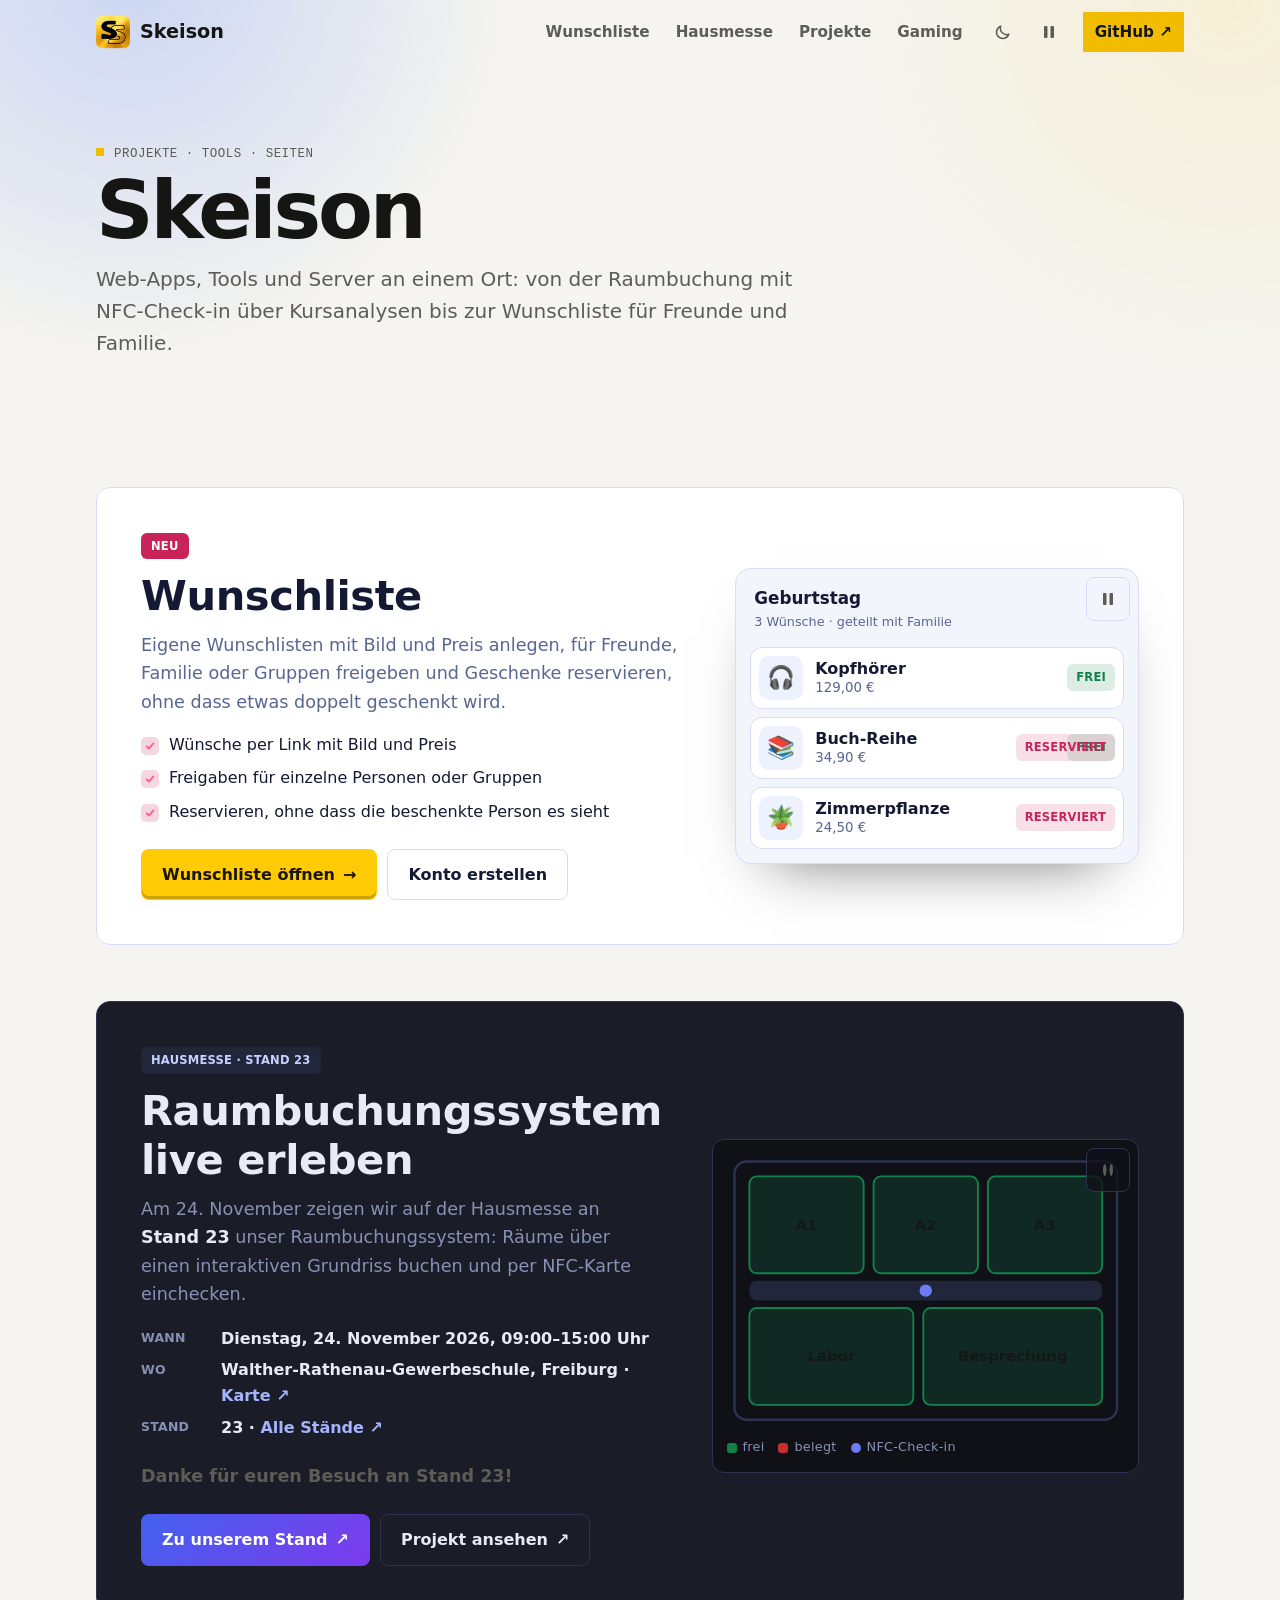
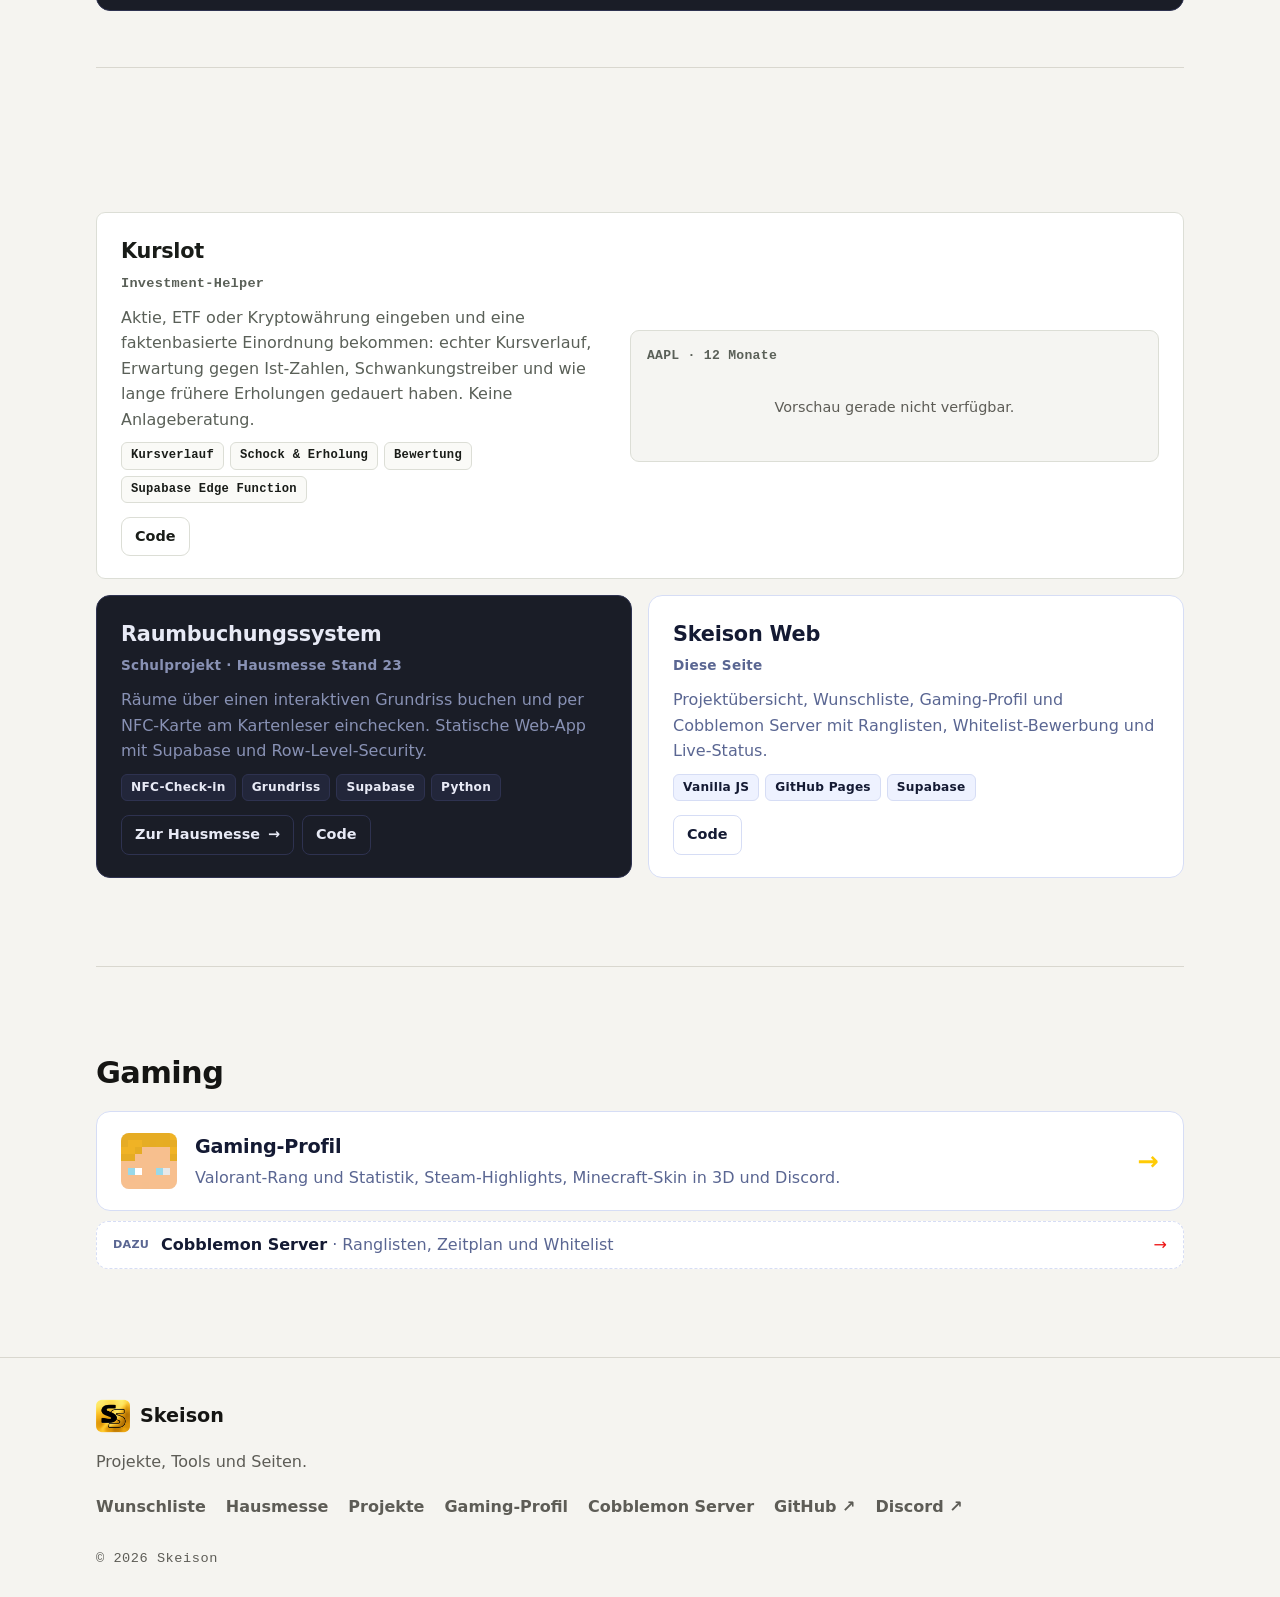
==== commit 792f8848: "Wunschliste: Listen klonen, Abschnitte nach Wichtigkeit, Feedback, Anmelden oben, Hell/Dunkel-Knopf " ====
--- a/site/index.html
+++ b/site/index.html
@@ -11,6 +11,7 @@
 <meta property="og:type" content="website">
 <link rel="icon" href="favicon.svg" type="image/svg+xml">
 <link rel="apple-touch-icon" href="apple-touch-icon.png">
+<script src="assets/mode.js"></script>
 <link rel="stylesheet" href="assets/fx.css">
 <link rel="stylesheet" href="main.css">
 <link rel="stylesheet" href="home.css">
--- a/site/assets/fx.css
+++ b/site/assets/fx.css
@@ -127,9 +127,21 @@
 .motion-btn .mb-t { display: none; }
 .motion-btn .i-play, .motion-btn[aria-pressed="true"] .i-pause { display: none; }
 .motion-btn[aria-pressed="true"] .i-play { display: block; }
+/* Knopf "Hell/Dunkel": zeigt die Darstellung, zu der ein Klick wechselt (Sonne im Dunkeln, Mond im Hellen) */
+.mode-btn { display: inline-grid; place-items: center; width: 44px; height: 44px; margin-left: 4px; padding: 0; cursor: pointer; border-radius: 8px;
+  border: 1px solid transparent; background: none; color: var(--muted); font: inherit; font-weight: 600; transition: color .2s, border-color .2s; }
+.mode-btn:hover { color: var(--accent); border-color: var(--line); }
+.mode-btn svg { width: 19px; height: 19px; fill: none; stroke: currentColor; stroke-width: 1.9; stroke-linecap: round; stroke-linejoin: round; flex: none; transition: transform .5s var(--ease); }
+.mode-btn:hover svg { transform: rotate(35deg); }
+.mode-btn .mb-t { display: none; }
+.mode-btn .i-moon, html[data-mode="light"] .mode-btn .i-sun { display: none; }
+html[data-mode="light"] .mode-btn .i-moon { display: block; }
+.mode-btn + .motion-btn { margin-left: 0; }
 @media (max-width: 760px) {
   .motion-btn { display: flex; justify-content: flex-start; align-items: center; gap: 10px; width: auto; height: auto; margin: 0; padding: 12px; font-size: 1rem; color: var(--muted); }
   .motion-btn .mb-t { display: inline; }
+  .mode-btn { display: flex; justify-content: flex-start; align-items: center; gap: 10px; width: auto; height: auto; margin: 0; padding: 12px; font-size: 1rem; }
+  .mode-btn .mb-t { display: inline; }
 }
 
 /* Pause-Knopf fuer Dauer-Animationen in Demo-Grafiken ([data-loops], siehe fx.js) */
--- a/site/main.css
+++ b/site/main.css
@@ -1,6 +1,7 @@
 :root { --bg: #0b0f1c; --panel: #151b31; --panel2: #1c2443; --line: #2a3460; --text: #eef2ff; --muted: #9aa6cb; --accent: #ffcb05; --accent2: #5b85ff; --pink: #ff5f8f; --on-pink: #1f0612; --discord: #5865f2; --ok: #3ddc84; --bad: #ff6b6b; --shadow: rgba(0,0,0,.6); }
 /* --on-pink: Schrift auf pinker Flaeche, mindestens 4,5:1 Kontrast (Weiss auf #ff5f8f hatte nur 2,9:1) */
-@media (prefers-color-scheme: light) { :root { --bg: #f3f5fc; --panel: #fff; --panel2: #eef2ff; --line: #d6ddf5; --text: #141a33; --muted: #5a6692; --accent: #d79a00; --accent2: #2f5cf0; --pink: #c8245a; --on-pink: #fff; --ok: #16a35a; --bad: #d93a3a; --shadow: rgba(20,26,51,.18); } }
+/* Hell/Dunkel: assets/mode.js setzt data-mode auf <html> (Geraet oder eigene Wahl ueber den Knopf in der Navigation) */
+html[data-mode="light"] { --bg: #f3f5fc; --panel: #fff; --panel2: #eef2ff; --line: #d6ddf5; --text: #141a33; --muted: #5a6692; --accent: #d79a00; --accent2: #2f5cf0; --pink: #c8245a; --on-pink: #fff; --ok: #16a35a; --bad: #d93a3a; --shadow: rgba(20,26,51,.18); }
 * { box-sizing: border-box; }
 /* Kein CSS-"smooth": das verzoegerte auch den Tastatur-Fokus. Mausklicks auf Sprungmarken scrollen sanft per fx.js */
 body { margin: 0; background: var(--bg); color: var(--text); font: 16px/1.6 system-ui, "Segoe UI", Roboto, sans-serif; }
--- a/site/home.css
+++ b/site/home.css
@@ -6,11 +6,10 @@
   --accent: #ffcb05; --accent2: #d6d4cc; --pink: var(--accent); --on-pink: #141410; --ok: #3ddc84; --bad: #ff6b6b; --shadow: rgba(0,0,0,.5);
   --mono: ui-monospace, "Cascadia Mono", Consolas, "SF Mono", monospace;
 }
-@media (prefers-color-scheme: light) {
-  :root { --bg: #f5f4f0; --panel: #ffffff; --panel2: #eeede8; --line: #d9d7cf; --text: #151513; --muted: #5d5c56;
-    --accent: #f2bd00; --accent2: #2a2a27; --on-pink: #151513; --ok: #13804a; --bad: #c62f2f; --shadow: rgba(0,0,0,.12); }
-  /* Gelb als Schrift ist auf Hell zu blass: dort dunkles Ocker */
-  .cd b, .srv.soon, .wl-st.res { color: #7a5c00; }
+html[data-mode="light"] { --bg: #f5f4f0; --panel: #ffffff; --panel2: #eeede8; --line: #d9d7cf; --text: #151513; --muted: #5d5c56;
+  --accent: #f2bd00; --accent2: #2a2a27; --on-pink: #151513; --ok: #13804a; --bad: #c62f2f; --shadow: rgba(0,0,0,.12); }
+/* Gelb als Schrift ist auf Hell zu blass: dort dunkles Ocker */
+html[data-mode="light"] :is(.cd b, .srv.soon, .wl-st.res) { color: #7a5c00; }
 }
 
 /* Keine Farbschleier im Hintergrund */
@@ -118,15 +117,13 @@
   --b-font: "Instrument Sans", system-ui, -apple-system, "Segoe UI", sans-serif; --b-head: "Bricolage Grotesque", "Instrument Sans", system-ui, sans-serif;
   --b-mono: "IBM Plex Mono", ui-monospace, Consolas, monospace; --b-tag: #1d211c; --b-on-tag: #969c90; --b-good: #3e9c60;
 }
-@media (prefers-color-scheme: light) {
-  .look[data-look="wl"], .look[data-look="gm"], .look[data-look="cb"] {
+html[data-mode="light"] :is(.look[data-look="wl"], .look[data-look="gm"], .look[data-look="cb"]) {
     --b-bg: #f3f5fc; --b-surface: #ffffff; --b-raised: #eef2ff; --b-line: #d6ddf5; --b-ink: #141a33; --b-muted: #5a6692; --b-link: #2f5cf0; --b-hi: #8a6300; }
-  .look[data-look="wl"] { --b-tag: #c8245a; --b-on-tag: #fff; --b-check: #c8245a; }
-  .look[data-look="kl"] {
+html[data-mode="light"] .look[data-look="wl"] { --b-tag: #c8245a; --b-on-tag: #fff; --b-check: #c8245a; }
+html[data-mode="light"] .look[data-look="kl"] {
     --b-bg: #f5f5f2; --b-surface: #ffffff; --b-raised: #fafaf7; --b-line: #dcded6; --b-ink: #191c18; --b-muted: #5a6058;
     --b-btn: #2f55c4; --b-on-btn: #fff; --b-link: #1e3d99; --b-hi: #1e3d99; --b-tag: #eceee7; --b-on-tag: #5a6058; --b-good: #1e7f4a; }
   /* Das Raumbuchungssystem hat kein helles Design und bleibt dunkel */
-}
 
 /* Gemeinsame Umsetzung: Flaeche, Kante, Schrift, Knoepfe, Schilder des Projekts */
 .look[data-look] { background: var(--b-surface); color: var(--b-ink); border: 1px solid var(--b-line); border-radius: var(--b-radius); font-family: var(--b-font); }
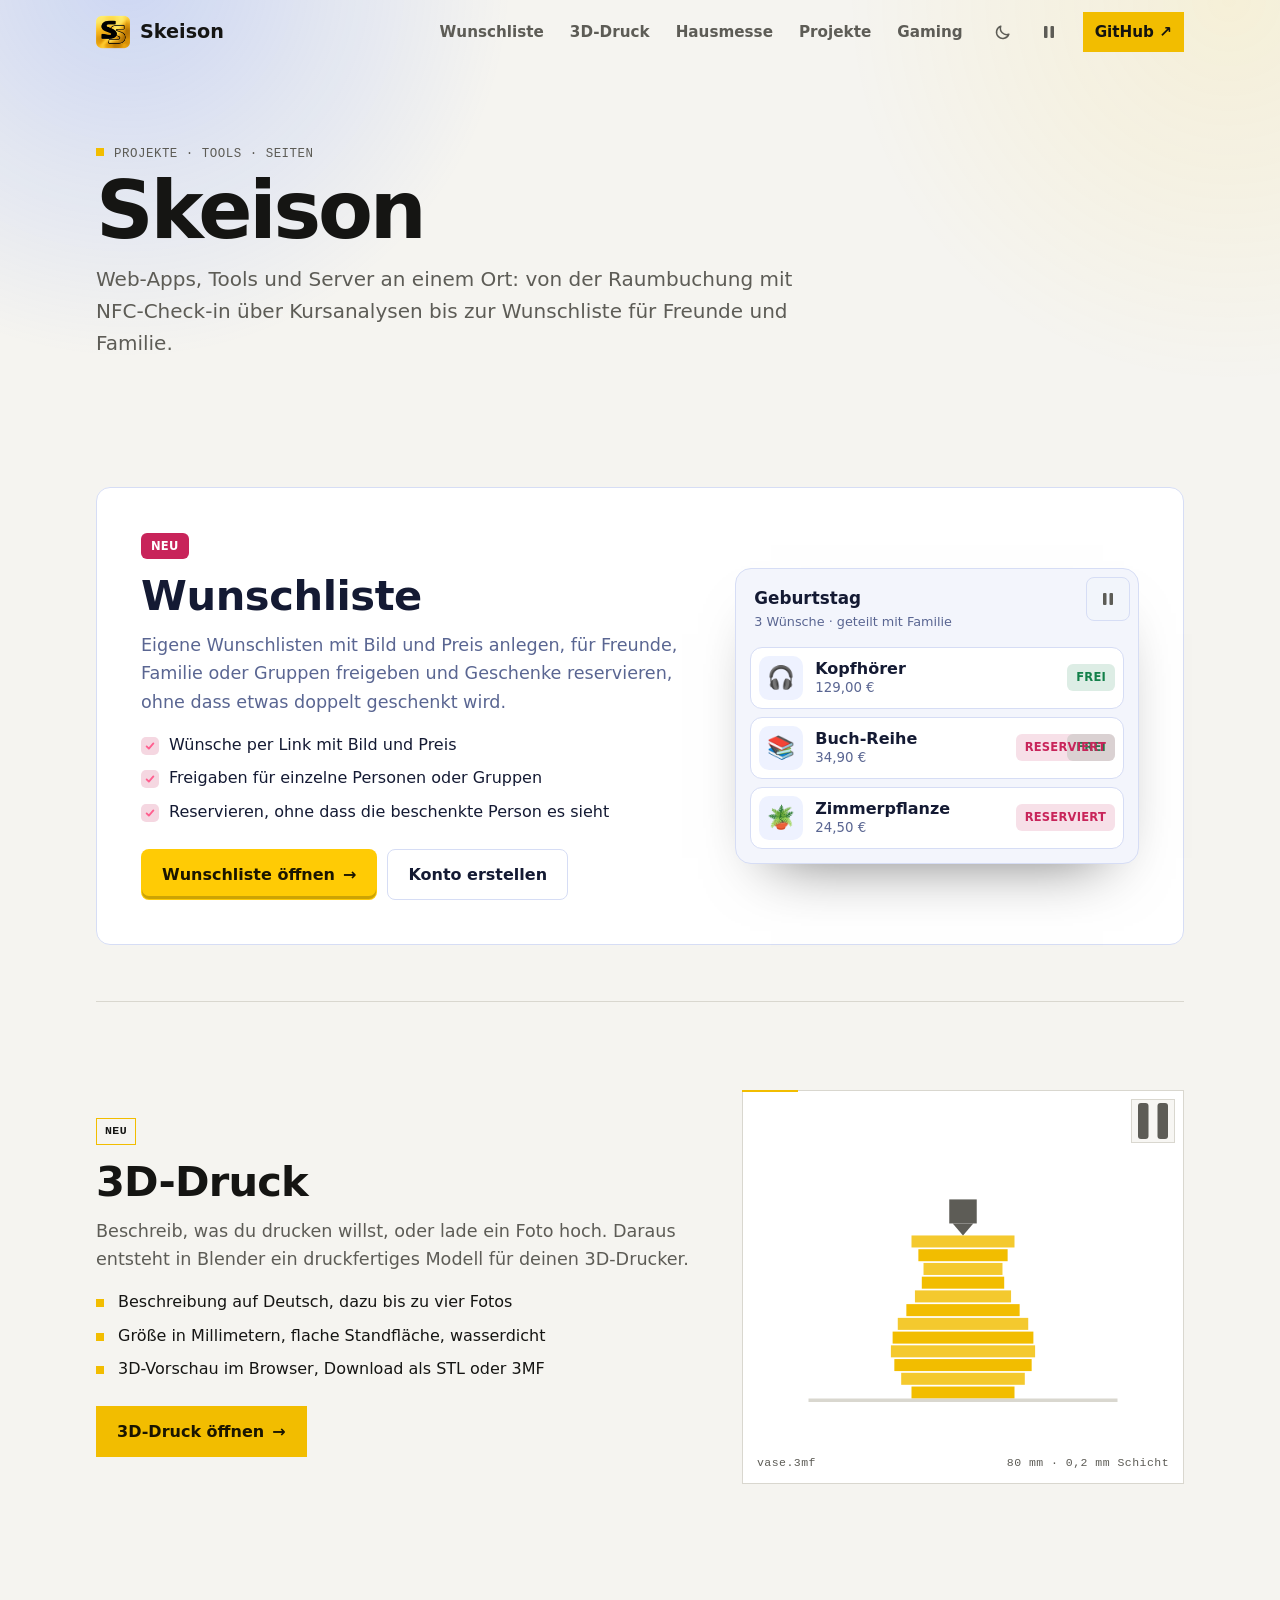
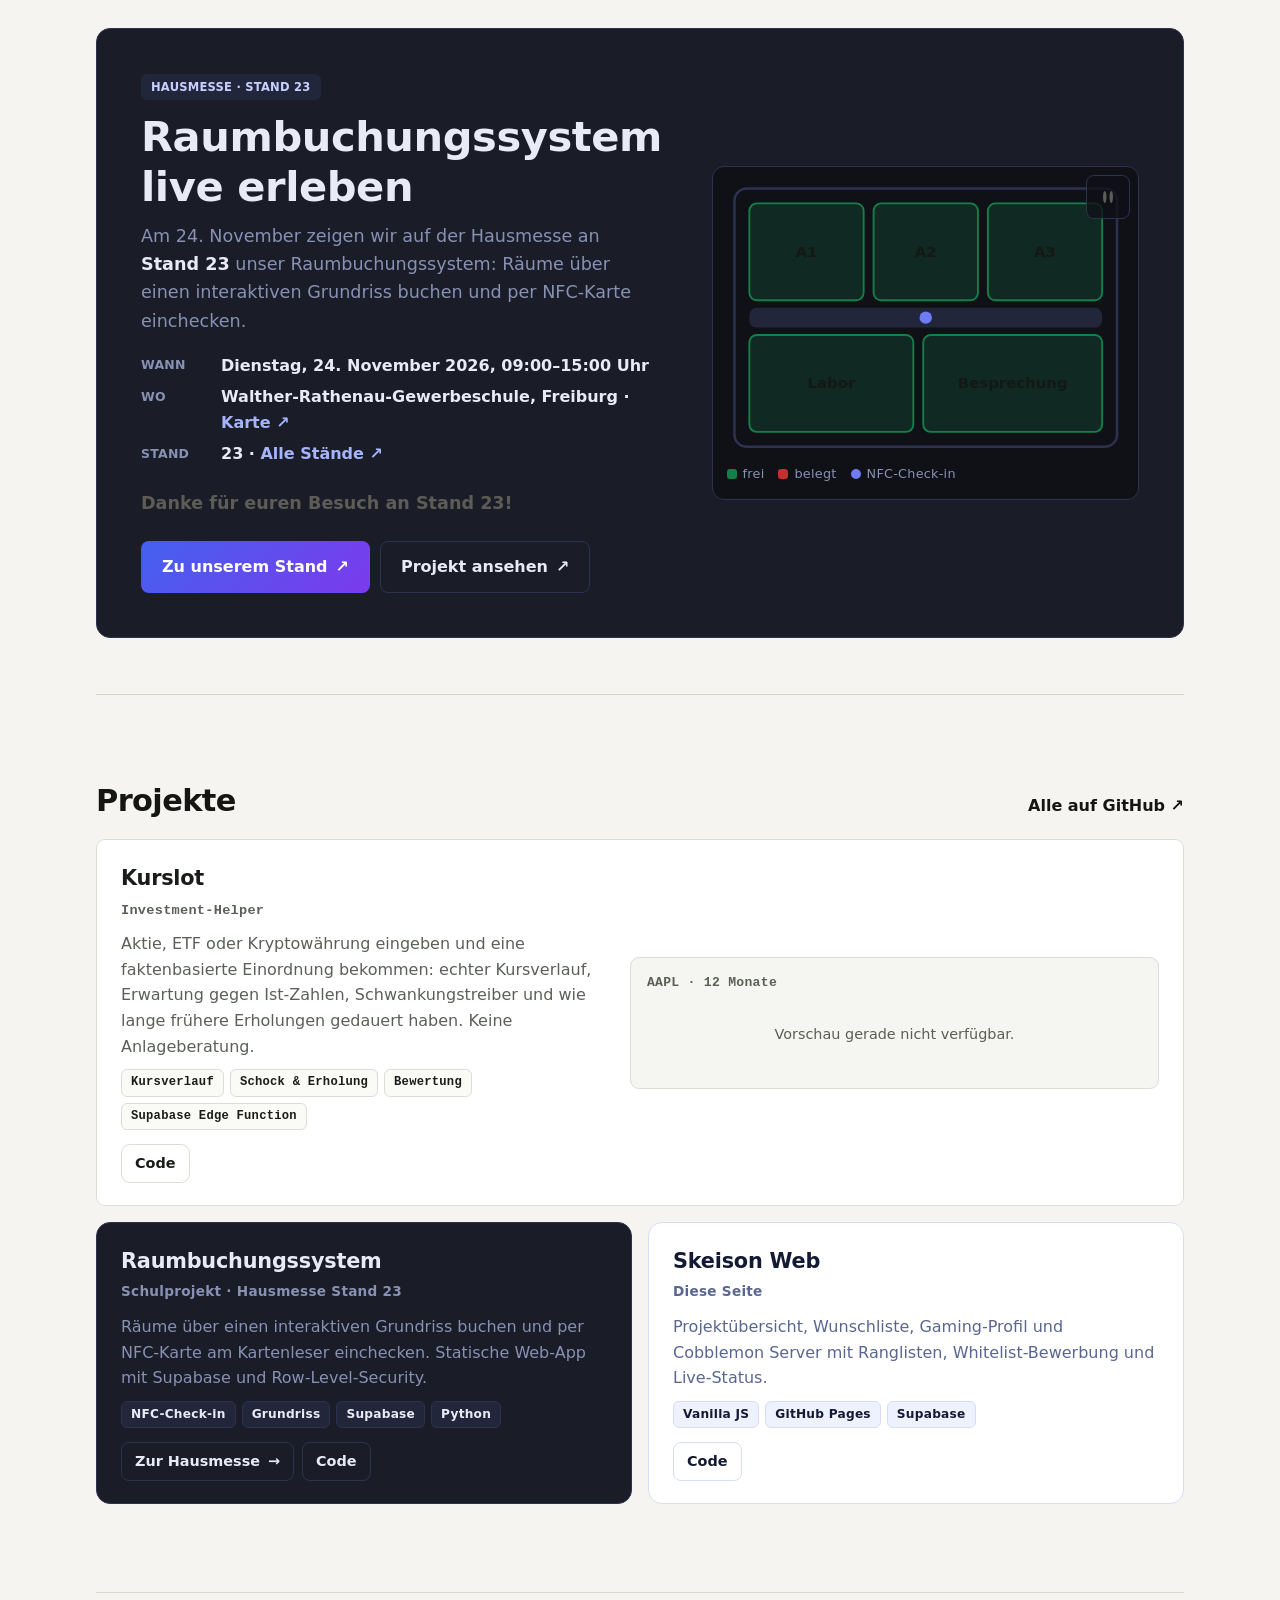
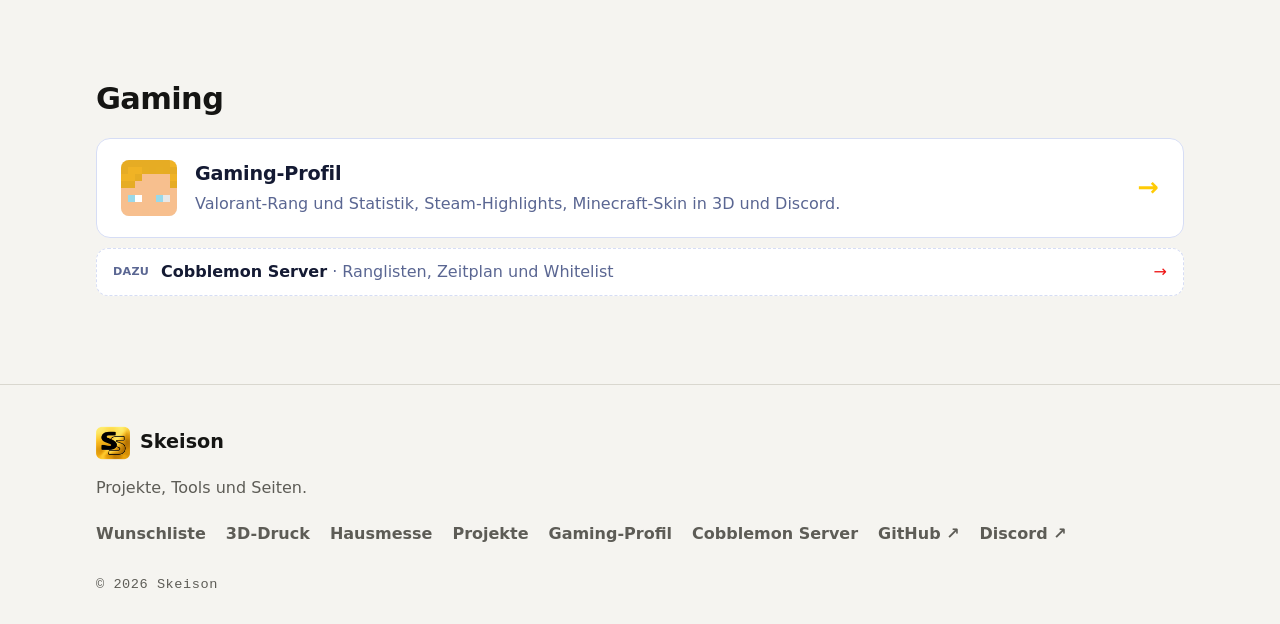
==== commit 05a620ad: "3D-Druck: Claude modelliert selbst in Blender (nur Claude-Abo), Link auf der Startseite, Umzug HW_01" ====
--- a/site/index.html
+++ b/site/index.html
@@ -4,7 +4,7 @@
 <meta charset="utf-8">
 <meta name="viewport" content="width=device-width, initial-scale=1">
 <title>Skeison · Projekte und Seiten</title>
-<meta name="description" content="Projekte und Seiten von Skeison: Wunschliste, Raumbuchungssystem (Hausmesse am 24.11., Stand 23), Kurslot und weitere GitHub-Projekte.">
+<meta name="description" content="Projekte und Seiten von Skeison: Wunschliste, 3D-Druck, Raumbuchungssystem (Hausmesse am 24.11., Stand 23), Kurslot und weitere GitHub-Projekte.">
 <meta name="theme-color" content="#0f0f0e">
 <meta property="og:title" content="Skeison · Projekte und Seiten">
 <meta property="og:description" content="Wunschliste, Raumbuchungssystem auf der Hausmesse (Stand 23), Kurslot und weitere Projekte.">
@@ -27,7 +27,7 @@
     <button class="menu-btn" type="button" aria-label="Menü öffnen" aria-expanded="false" aria-controls="navLinks"><span></span><span></span><span></span></button>
     <div class="links" id="navLinks">
       <span class="nav-ind" aria-hidden="true"></span>
-      <a href="#wunschliste">Wunschliste</a><a href="#hausmesse">Hausmesse</a><a href="#projekte">Projekte</a><a href="#gaming">Gaming</a>
+      <a href="#wunschliste">Wunschliste</a><a href="#druck3d">3D-Druck</a><a href="#hausmesse">Hausmesse</a><a href="#projekte">Projekte</a><a href="#gaming">Gaming</a>
       <a class="nav-cta" href="https://github.com/erschoenfeld2-tech" target="_blank" rel="noopener">GitHub <span class="arr">↗</span></a>
     </div>
   </nav>
@@ -63,6 +63,38 @@
       <div class="wl-item" aria-hidden="true"><span class="wl-img">🎧</span><span class="wl-t"><b>Kopfhörer</b><small>129,00 €</small></span><span class="wl-st free">Frei</span></div>
       <div class="wl-item" aria-hidden="true"><span class="wl-img">📚</span><span class="wl-t"><b>Buch-Reihe</b><small>34,90 €</small></span><span class="wl-flip"><span class="wl-st free">Frei</span><span class="wl-st res">Reserviert</span></span></div>
       <div class="wl-item" aria-hidden="true"><span class="wl-img">🪴</span><span class="wl-t"><b>Zimmerpflanze</b><small>24,50 €</small></span><span class="wl-st res">Reserviert</span></div>
+    </div>
+  </section>
+
+  <!-- Neu: 3D-Druck (im Hauptdesign: Schwarz, Grau, Gold, eckig) -->
+  <section id="druck3d" class="feature p3d" data-reveal>
+    <div class="feature-text">
+      <span class="tag pink">Neu</span>
+      <h2>3D-Druck</h2>
+      <p class="lead">Beschreib, was du drucken willst, oder lade ein Foto hoch. Daraus entsteht in Blender ein druckfertiges Modell für deinen 3D-Drucker.</p>
+      <ul class="checks">
+        <li>Beschreibung auf Deutsch, dazu bis zu vier Fotos</li>
+        <li>Größe in Millimetern, flache Standfläche, wasserdicht</li>
+        <li>3D-Vorschau im Browser, Download als STL oder 3MF</li>
+      </ul>
+      <div class="cta-row">
+        <a class="btn" href="3d/">3D-Druck öffnen <span class="arr">→</span></a>
+      </div>
+    </div>
+    <!-- Druckt Schicht fuer Schicht eine Vase (Pause-Knopf ueber data-loops) -->
+    <div class="p3d-demo" data-loops>
+      <svg viewBox="0 0 240 200" aria-hidden="true">
+        <g class="p3d-layers">
+          <rect x="90" y="164" width="60" height="7"/><rect x="84" y="156" width="72" height="7"/><rect x="80" y="148" width="80" height="7"/>
+          <rect x="78" y="140" width="84" height="7"/><rect x="79" y="132" width="82" height="7"/><rect x="82" y="124" width="76" height="7"/>
+          <rect x="87" y="116" width="66" height="7"/><rect x="92" y="108" width="56" height="7"/><rect x="96" y="100" width="48" height="7"/>
+          <rect x="97" y="92" width="46" height="7"/><rect x="94" y="84" width="52" height="7"/><rect x="90" y="76" width="60" height="7"/>
+        </g>
+        <rect class="p3d-cover" x="70" y="72" width="100" height="100"/>
+        <line class="p3d-bed" x1="30" y1="172" x2="210" y2="172"/>
+        <g class="p3d-head"><g class="p3d-sweep"><rect x="112" y="151" width="16" height="14"/><path d="M114 165h12l-6 7z"/></g></g>
+      </svg>
+      <p class="p3d-cap" aria-hidden="true"><span>vase.3mf</span><span>80 mm · 0,2 mm Schicht</span></p>
     </div>
   </section>
 
@@ -142,7 +174,7 @@
       <p class="muted">Projekte, Tools und Seiten.</p>
     </div>
     <nav class="foot-links" aria-label="Fußzeile">
-      <a href="wunschliste/">Wunschliste</a><a href="#hausmesse">Hausmesse</a><a href="#projekte">Projekte</a><a href="gaming/">Gaming-Profil</a><a href="cobblemon/">Cobblemon Server</a>
+      <a href="wunschliste/">Wunschliste</a><a href="3d/">3D-Druck</a><a href="#hausmesse">Hausmesse</a><a href="#projekte">Projekte</a><a href="gaming/">Gaming-Profil</a><a href="cobblemon/">Cobblemon Server</a>
       <a href="https://github.com/erschoenfeld2-tech" target="_blank" rel="noopener">GitHub ↗</a><a href="https://discord.gg/tjVKFGMRw7" target="_blank" rel="noopener">Discord ↗</a>
     </nav>
   </div>
--- a/site/assets/fx.css
+++ b/site/assets/fx.css
@@ -117,6 +117,11 @@
    Ranglisten-Zeilen und Dialoge (z. B. in einem sichtbaren, aber nicht aktiven Fenster, unter Windows per Mausrad scrollbar) */
 :is(.fx-idle, .fx-still) :is([data-reveal].in, [data-stagger].in > :not(.ball), .cd b > span, .rows .row, .dlg, .feed, .burst),
 :is(.fx-idle, .fx-still) .dlg::backdrop { animation-play-state: running !important; }
+:is(.fx-idle, .fx-still) .mon-peek.hop img { animation-play-state: running !important; }
+/* Gaming-Buehne: Einflug der Figur und der Zahlen laeuft zu Ende (Laufschrift und Schweben bleiben angehalten) */
+:is(.fx-idle, .fx-still) .panel.on :is(.fig img, .fig .skin, .fig-name, .info-head, .subtabs, .pages, .page *, .skin-card) { animation-play-state: running !important; }
+/* 3D-Druck: Einblenden bei Zustandswechsel, Foto-Kacheln, Vorschau (Scanlinie und Atmen bleiben angehalten) */
+:is(.fx-idle, .fx-still) :is(.s3d-in, .thumbs li, #viewer canvas) { animation-play-state: running !important; }
 
 /* Knopf "Animationen pausieren" in der Navigation aller Seiten (fx.js, setStill); die Wahl wird gespeichert */
 .motion-btn { display: inline-grid; place-items: center; width: 44px; height: 44px; margin-left: 4px; padding: 0; cursor: pointer; border-radius: 8px;
--- a/site/home.css
+++ b/site/home.css
@@ -179,3 +179,21 @@
 
 /* Projekt-Kacheln im eigenen Aussehen: beim Zeigen Kante in der Projektfarbe */
 .project.look:hover { background: var(--b-surface); border-color: var(--b-accent); }
+
+/* 3D-Druck (neu): im Hauptdesign selbst, ohne eigenes Aussehen. Grafik druckt Schicht fuer Schicht eine Vase.
+   Grundzustand ist die fertige Vase, damit sie bei "Bewegung reduzieren" (fx.css) vollstaendig stehen bleibt;
+   Start bei -5 s, damit auch eine pausierte Grafik (fx-idle, Pause-Knopf) eine halbe Vase zeigt statt einer leeren Platte. */
+.p3d-demo { position: relative; border: 1px solid var(--line); background: var(--panel); padding: 14px 14px 10px; }
+.p3d-demo::before { content: ""; position: absolute; left: -1px; top: -1px; width: 56px; height: 2px; background: var(--accent); }
+.p3d-demo svg { display: block; width: 100%; height: auto; }
+.p3d-layers rect { fill: var(--accent); }
+.p3d-layers rect:nth-child(even) { fill: color-mix(in srgb, var(--accent) 82%, var(--panel)); }
+.p3d-cover { fill: var(--panel); transform-box: fill-box; transform-origin: top; transform: scaleY(0); animation: p3d-build 9s steps(12, end) -5s infinite; }
+.p3d-bed { stroke: var(--line); stroke-width: 2; }
+.p3d-head { transform: translateY(-96px); animation: p3d-rise 9s steps(12, end) -5s infinite; }
+.p3d-head rect, .p3d-head path { fill: var(--muted); }
+.p3d-sweep { animation: p3d-sweep .75s ease-in-out infinite alternate; }
+.p3d-cap { display: flex; justify-content: space-between; gap: 12px; margin: 6px 0 0; font-family: var(--mono); font-size: .72rem; letter-spacing: .04em; color: var(--muted); }
+@keyframes p3d-build { 0% { transform: scaleY(1); } 75%, 100% { transform: scaleY(0); } }
+@keyframes p3d-rise { 0% { transform: translateY(0); } 75%, 100% { transform: translateY(-96px); } }
+@keyframes p3d-sweep { from { transform: translateX(-26px); } to { transform: translateX(26px); } }
